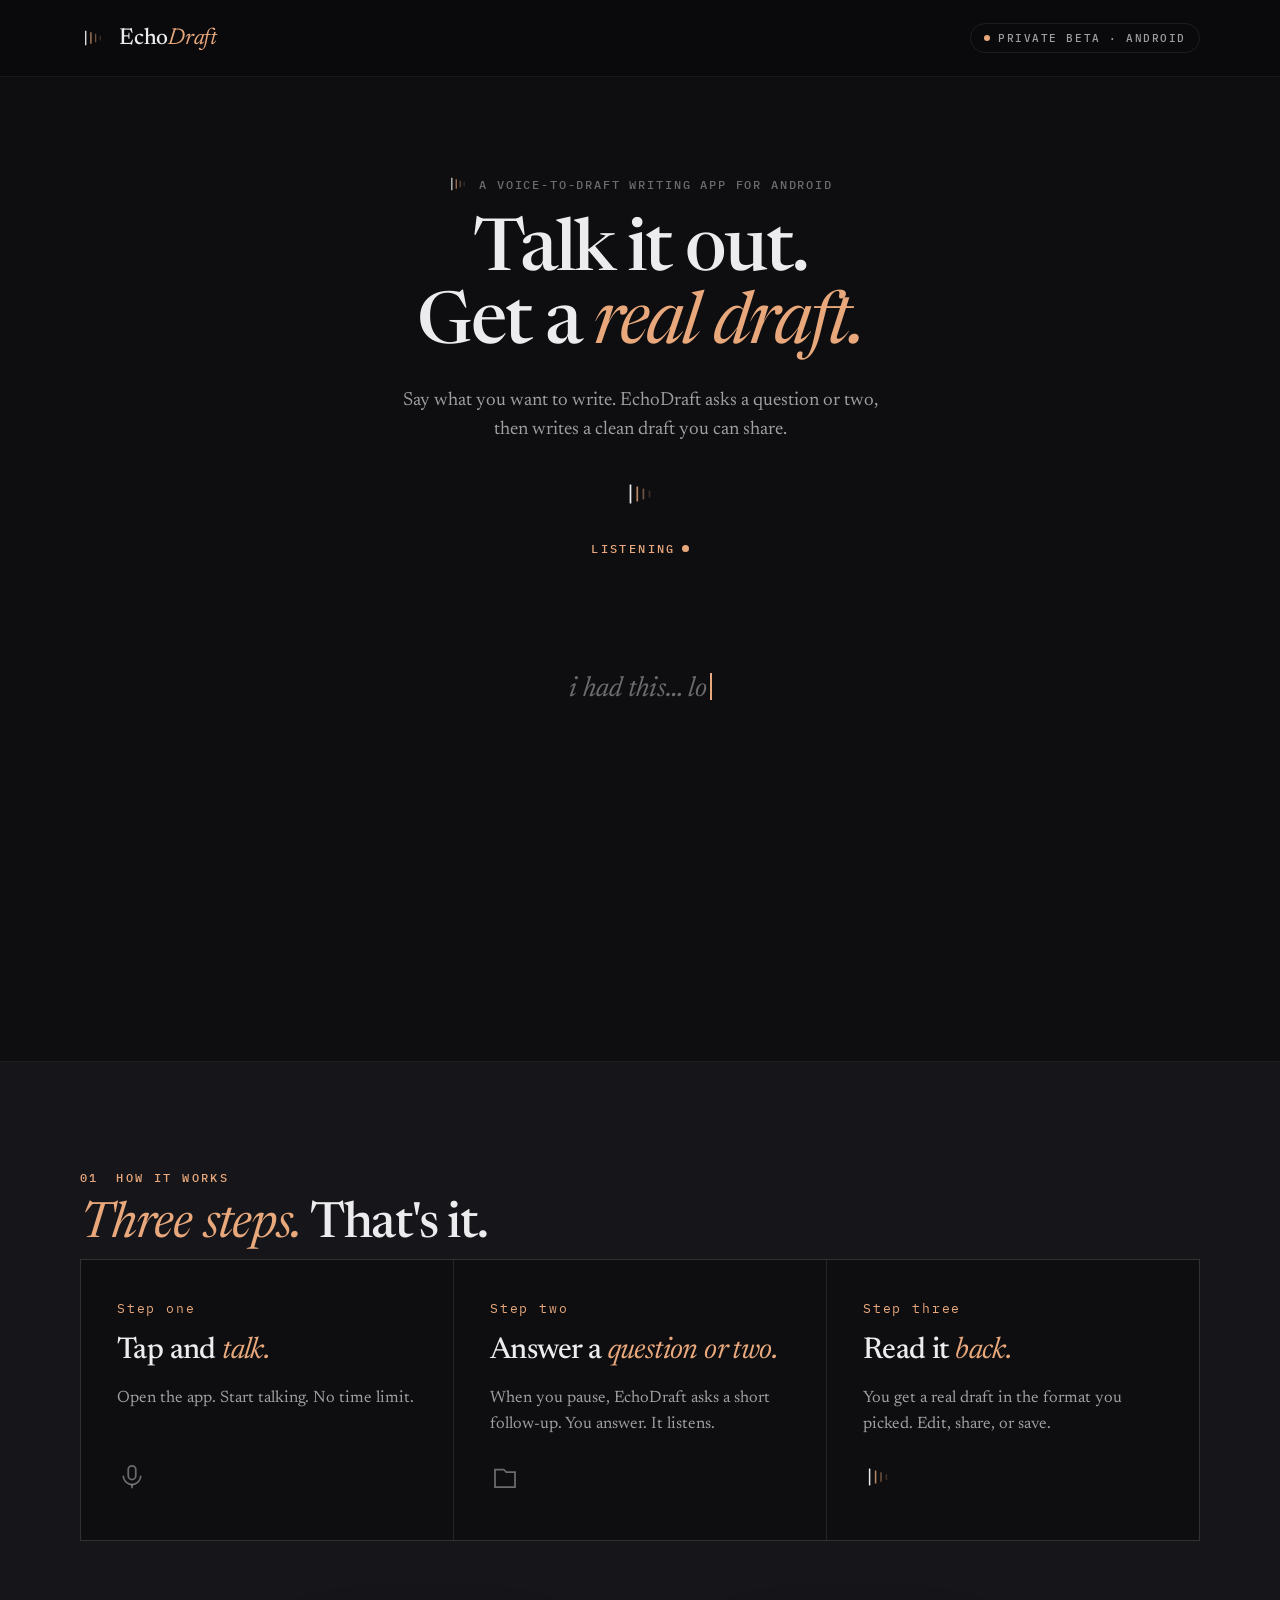
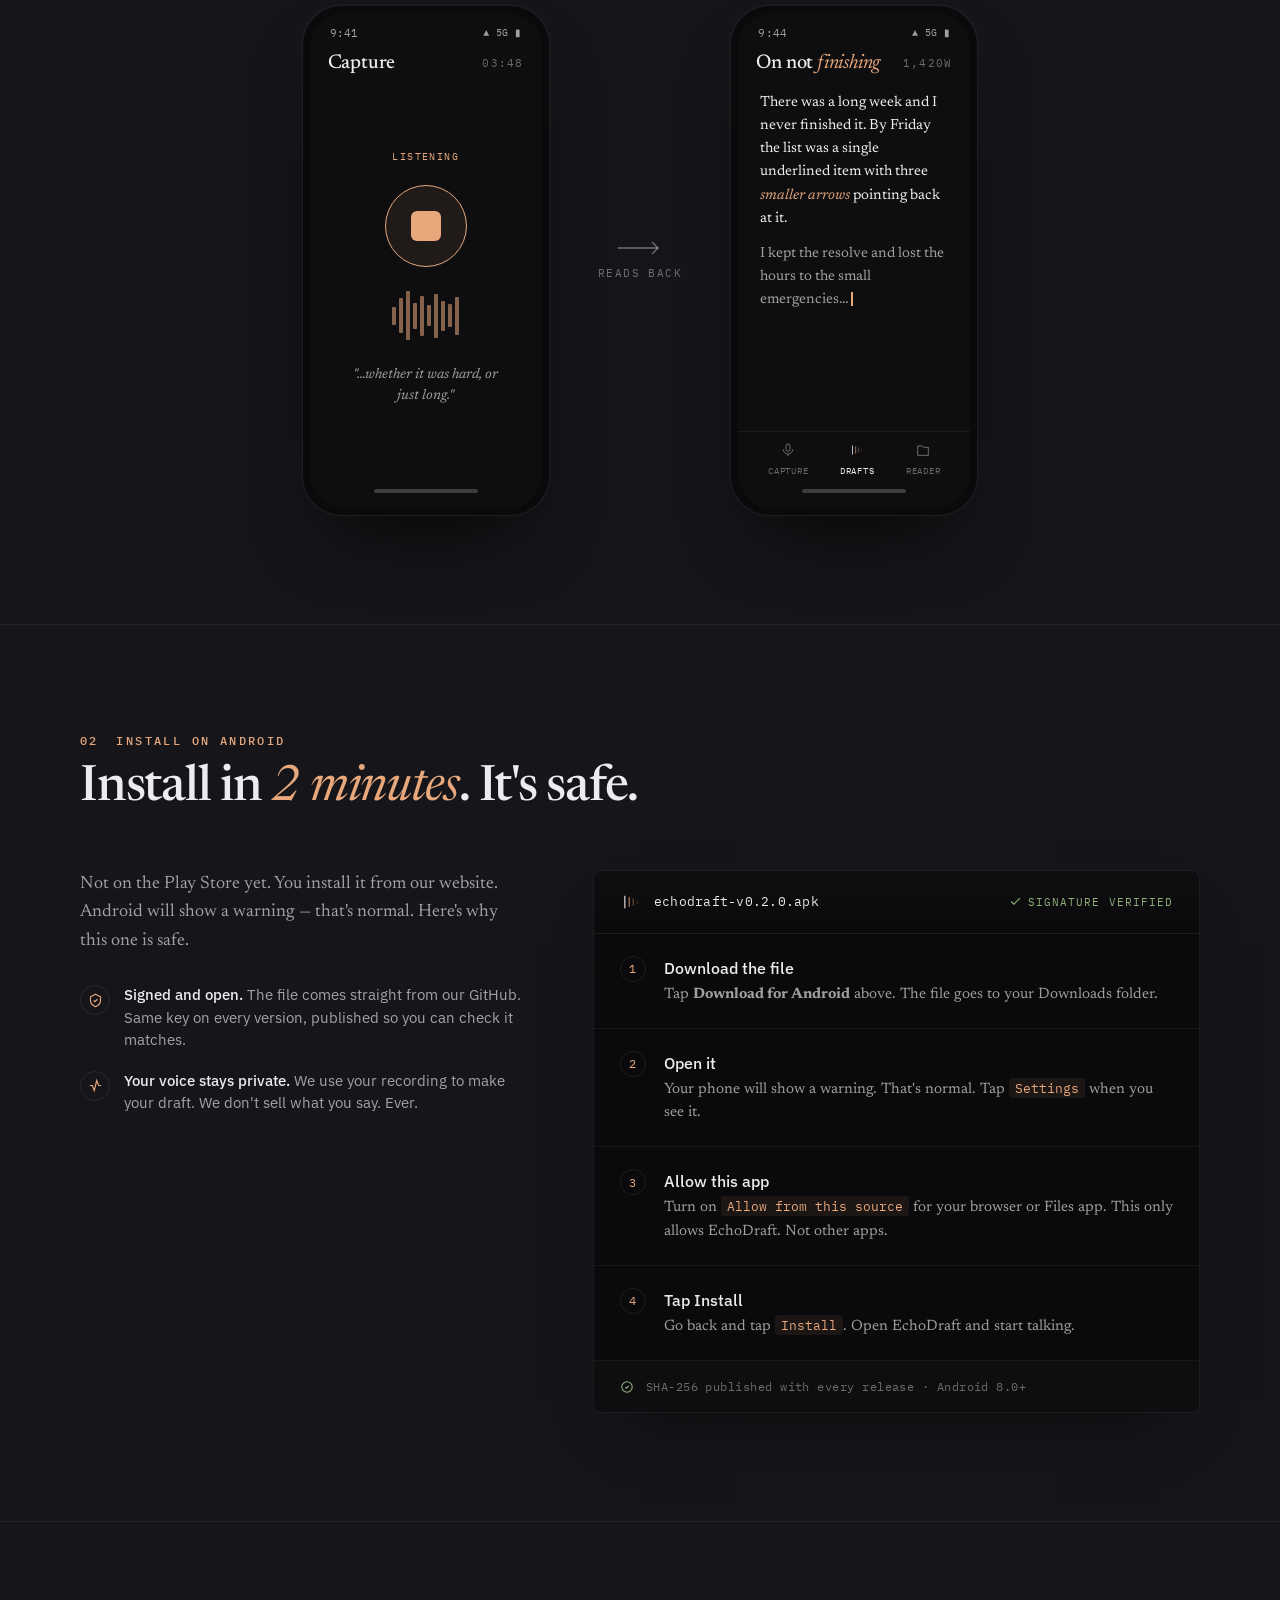
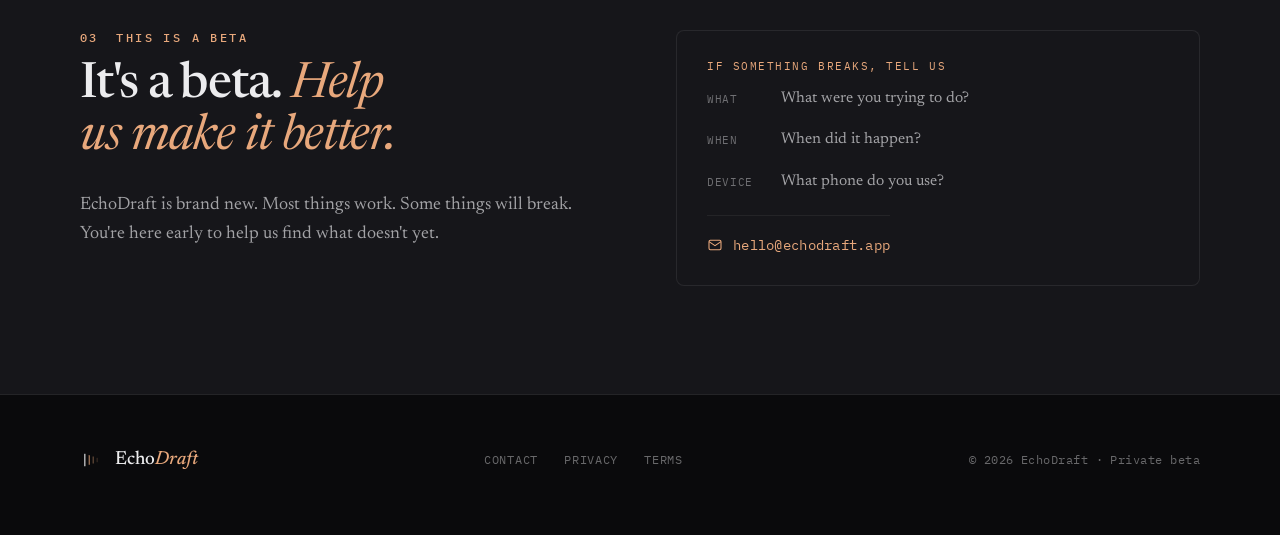
==== index.html @ 570798d1 "Tighten landing: remove section 01 + pull quote, compress remaining copy by ~50%" ====
<!doctype html>
<html lang="en">
<head>
<meta charset="utf-8" />
<meta name="viewport" content="width=device-width, initial-scale=1" />
<title>EchoDraft — Talk it out. Read it back as something you'd publish.</title>
<link rel="icon" href="/favicon.svg" type="image/svg+xml">
<meta name="theme-color" content="#0E0E10">
<meta name="description" content="EchoDraft is a private writing companion for Android. Talk it out; the patient editor reads it back as something you'd publish. Private beta.">

<!--
  Open Graph + Twitter card meta. Drives the rich preview when someone
  shares the URL on Slack, WhatsApp, iMessage, Twitter, LinkedIn, Discord.

  IMPORTANT: replace the absolute URL in og:url + og:image + twitter:image
  with your actual live URL. Twitter specifically requires absolute URLs
  (not relative paths) for the preview image to resolve. Once you point
  echodraft.app at this Vercel project, swap the .vercel.app domain for
  echodraft.app in all three places.
-->
<meta property="og:title" content="EchoDraft — Talk it out. Read it back as something you'd publish.">
<meta property="og:description" content="A patient editor who carries a notebook. Speak the half-thought; a draft you'd keep arrives. Private beta · Android.">
<meta property="og:type" content="website">
<meta property="og:url" content="https://echodraft-beta.vercel.app/">
<meta property="og:image" content="https://echodraft-beta.vercel.app/og-image.png">
<meta property="og:image:width" content="1200">
<meta property="og:image:height" content="630">
<meta property="og:image:alt" content="EchoDraft — Talk it out. Read it back as something you'd publish.">
<meta property="og:site_name" content="EchoDraft">

<meta name="twitter:card" content="summary_large_image">
<meta name="twitter:title" content="EchoDraft — Talk it out. Read it back as something you'd publish.">
<meta name="twitter:description" content="A patient editor who carries a notebook. Private beta · Android.">
<meta name="twitter:image" content="https://echodraft-beta.vercel.app/og-image.png">
<link rel="preconnect" href="https://fonts.googleapis.com">
<link rel="preconnect" href="https://fonts.gstatic.com" crossorigin>
<link href="https://fonts.googleapis.com/css2?family=Newsreader:ital,opsz,wght@0,6..72,400;0,6..72,500;1,6..72,400;1,6..72,500&family=IBM+Plex+Sans:wght@400;500;600&family=IBM+Plex+Mono:wght@400;500&display=swap" rel="stylesheet">
<style>
  :root{
    --bg:#0E0E10;
    --bg-raised:#16161A;
    --bg-deep:#0A0A0C;
    --paper:#ECECEE;
    --paper-2:rgba(236,236,238,0.66);
    --paper-3:rgba(236,236,238,0.42);
    --brass:#E8A87C;
    --brass-deep:#C4A37A;
    --on-brass:#1A1410;
    --hairline:rgba(255,255,255,0.06);
    --divider:rgba(255,255,255,0.08);
    --success:#8FB079;
    --type-scale:1;
    --mono:ui-monospace,'IBM Plex Mono',SFMono-Regular,Menlo,monospace;
    --serif:'Newsreader',Georgia,serif;
    --sans:'IBM Plex Sans',-apple-system,BlinkMacSystemFont,system-ui,sans-serif;
    --maxw:1200px;
    --margin:120px;
  }
  *{box-sizing:border-box}
  html{scroll-behavior:smooth}
  body{
    margin:0;background:var(--bg);color:var(--paper);
    font-family:var(--sans);font-weight:400;
    -webkit-font-smoothing:antialiased;text-rendering:optimizeLegibility;
    overflow-x:hidden;
  }
  ::selection{background:rgba(232,168,124,.22);color:var(--paper)}
  a{color:inherit;text-decoration:none}

  .wrap{max-width:var(--maxw);margin:0 auto;padding:0 40px}

  /* ── type helpers ── */
  .eyebrow{font-family:var(--mono);font-size:12px;font-weight:500;letter-spacing:.2em;text-transform:uppercase;color:var(--brass)}
  .mono{font-family:var(--mono);letter-spacing:.04em}
  .serif{font-family:var(--serif)}
  em.b,.bi{font-style:italic;color:var(--brass);font-weight:400}
  h1,h2,h3{margin:0;font-family:var(--serif);font-weight:500;letter-spacing:-.02em;text-wrap:balance}
  p{margin:0;text-wrap:pretty}

  /* ── buttons ── */
  .btn{display:inline-flex;align-items:center;justify-content:center;gap:10px;font-family:var(--sans);font-weight:500;font-size:15px;line-height:1;padding:0 22px;height:52px;border-radius:3px;border:1px solid transparent;letter-spacing:-.01em;cursor:pointer;white-space:nowrap;transition:transform .18s ease,background .18s ease,border-color .18s ease,opacity .18s ease}
  .btn-primary{background:var(--brass);color:var(--on-brass)}
  .btn-primary:hover{background:#F0B68F;transform:translateY(-1px)}
  .btn-secondary{background:transparent;color:var(--paper);border-color:var(--divider)}
  .btn-secondary:hover{border-color:rgba(255,255,255,.22);background:rgba(255,255,255,.02)}
  .btn-ghost{background:transparent;color:var(--paper-2);padding:0;height:auto}
  .btn-ghost:hover{color:var(--paper)}
  .btn svg{display:block}

  /* ── chip ── */
  .chip{display:inline-flex;align-items:center;gap:8px;font-family:var(--mono);font-size:11px;font-weight:500;letter-spacing:.14em;text-transform:uppercase;padding:7px 13px;border-radius:99px;border:1px solid var(--divider);color:var(--paper-2);white-space:nowrap}
  .chip .dot{width:6px;height:6px;border-radius:50%;background:var(--brass)}
  .chip.live .dot{box-shadow:0 0 0 0 rgba(232,168,124,.5)}

  /* ── mark / pulse ── */
  .mark{display:block}
  @media (prefers-reduced-motion:no-preference){
    body.pulse .lead{animation:leadblink 1.05s steps(1,end) infinite}
  }
  header.nav .lead{animation:none}
  @keyframes leadblink{0%,52%{opacity:1}60%,100%{opacity:.28}}

  /* ── NAV ── */
  header.nav{position:sticky;top:0;z-index:40;background:rgba(10,10,12,.72);backdrop-filter:saturate(140%) blur(14px);border-bottom:1px solid var(--hairline)}
  .nav-in{display:flex;align-items:center;justify-content:space-between;height:76px}
  .brand{display:flex;align-items:center;gap:13px}
  .brand .wordmark{font-family:var(--serif);font-size:23px;font-weight:500;letter-spacing:-.01em}
  .brand .wordmark .d{font-style:italic;color:var(--brass);font-weight:400}

  /* ── HERO shared ── */
  .hero{position:relative;border-bottom:1px solid var(--hairline)}
  .hero-eyebrow{display:flex;align-items:center;gap:14px;margin-bottom:30px}
  .hero-eyebrow .rule{height:1px;width:46px;background:var(--divider)}
  h1.hero-h{font-size:calc(72px*var(--type-scale));line-height:1.02;letter-spacing:-.03em}
  .hero-lead{font-family:var(--serif);font-size:21px;line-height:1.55;color:var(--paper-2);max-width:42ch}
  .hero-lead .bi{color:var(--brass-deep)}
  .hero-cta{display:flex;align-items:center;gap:24px;flex-wrap:wrap}
  .hero-meta{font-family:var(--mono);font-size:12.5px;letter-spacing:.06em;color:var(--paper-3)}
  .hero-meta b{color:var(--paper-2);font-weight:500}

  /* hero: LIVING DRAFT — the only hero */
  .hero-living{display:block}

  /* ── HERO INTRO (above the animation) ──
     Explicit framing: brand mark + sub-label, the headline, a short
     descriptive paragraph. Sits above the living-draft animation so
     visitors know what they're seeing before the demo plays. */
  .hero-intro{
    padding:96px 0 24px;
    display:flex;flex-direction:column;align-items:center;text-align:center;
    gap:22px;
  }
  .hero-intro-eyebrow{
    display:flex;align-items:center;gap:10px;
    font-family:var(--mono);font-size:11.5px;font-weight:500;
    letter-spacing:.16em;text-transform:uppercase;color:var(--paper-3);
  }
  .hero-intro-h{
    max-width:18ch;
    /* Slightly smaller than the centered-hero default — leaves vertical
       room for the animation below to breathe. */
    font-size:calc(64px*var(--type-scale));line-height:1.04;
  }
  .hero-intro-sub{
    font-family:var(--serif);font-size:19px;line-height:1.55;
    color:var(--paper-2);max-width:50ch;
  }

  /* ── HERO: LIVING DRAFT ──
     Now sits beneath the intro, so the band can be shorter and the
     animation reads as proof of the headline above (not a riddle). */
  .hero-living .hero-grid{display:flex;flex-direction:column;align-items:center;text-align:center;min-height:auto;justify-content:center;padding:8px 0 96px;gap:0}
  .living-stage{width:100%;max-width:760px;display:flex;flex-direction:column;align-items:center}
  .living-mark{margin-bottom:30px}
  .living-eyebrow{font-family:var(--mono);font-size:12px;font-weight:500;letter-spacing:.2em;text-transform:uppercase;color:var(--brass);height:14px;transition:opacity .5s ease}
  .living-eyebrow .cur{display:inline-block;width:7px;height:7px;border-radius:50%;background:var(--brass);margin-left:6px;transform:translateY(-1px);animation:dotpulse 1.05s steps(1,end) infinite}
  @keyframes dotpulse{0%,52%{opacity:1}60%,100%{opacity:.25}}
  .living-textwrap{position:relative;width:100%;margin-top:34px;min-height:200px;display:flex;align-items:center;justify-content:center}
  .living-raw{font-family:var(--serif);font-style:italic;font-size:28px;line-height:1.5;color:var(--paper-3);max-width:32ch;transition:opacity .6s ease,filter .6s ease}
  .living-raw.gone{opacity:0;filter:blur(6px)}
  .living-raw .tc{display:inline-block;width:2px;height:.95em;background:var(--brass);transform:translateY(4px);margin-left:3px;animation:dotpulse 1.05s steps(1,end) infinite}
  .living-draft{position:absolute;inset:0;display:flex;flex-direction:column;align-items:center;justify-content:center;gap:14px;pointer-events:none}
  .living-draft p{font-family:var(--serif);font-size:30px;line-height:1.34;letter-spacing:-.01em;color:var(--paper);max-width:30ch;margin:0;opacity:0;transform:translateY(10px);transition:opacity .7s ease,transform .7s ease}
  .living-draft p em{font-style:italic;color:var(--brass);font-weight:400}
  .living-draft.show{pointer-events:auto}
  .living-draft.show p{opacity:1;transform:none}
  .living-draft.show p:nth-child(2){transition-delay:.55s}
  .living-cta{margin-top:48px;display:flex;flex-direction:column;align-items:center;gap:18px;opacity:0;transform:translateY(8px);transition:opacity .7s ease,transform .7s ease}
  .living-cta.show{opacity:1;transform:none}
  .living-cta .hero-meta{font-family:var(--mono);font-size:12.5px;letter-spacing:.06em;color:var(--paper-3)}
  .living-cta .hero-meta b{color:var(--paper-2);font-weight:500}
  .living-scrollhint{margin-top:10px;font-family:var(--mono);font-size:10.5px;letter-spacing:.16em;text-transform:uppercase;color:var(--paper-3);opacity:0;transition:opacity .7s ease}
  .living-scrollhint.show{opacity:.7}

  /* ── PHONE ── */
  .phone{width:296px;flex:0 0 auto;background:var(--bg-deep);border:1px solid var(--divider);border-radius:40px;padding:7px;box-shadow:0 40px 80px -34px rgba(0,0,0,.85),0 0 0 1px rgba(255,255,255,.02)}
  .phone.sm{width:248px}
  .screen{background:var(--bg);border-radius:34px;overflow:hidden;display:flex;flex-direction:column;aspect-ratio:9/19.2;position:relative}
  .pstatus{display:flex;align-items:center;justify-content:space-between;padding:13px 20px 7px;font-family:var(--mono);font-size:11px;color:var(--paper-2);letter-spacing:.02em}
  .pstatus .ic{display:flex;align-items:center;gap:6px}
  .pbar{display:flex;align-items:center;gap:12px;padding:6px 18px 12px}
  .pbar .ptitle{font-family:var(--serif);font-size:20px;font-weight:500;letter-spacing:-.01em}
  .pbar .ptitle .b{font-style:italic;color:var(--brass);font-weight:400}
  .pbar .right{margin-left:auto;font-family:var(--mono);font-size:10.5px;letter-spacing:.12em;text-transform:uppercase;color:var(--paper-3)}
  .pbody{flex:1;display:flex;flex-direction:column;padding:6px 22px 14px;min-height:0}
  .pnav{height:22px;display:flex;align-items:center;justify-content:center;flex:0 0 auto;margin-bottom:6px}
  .pnav::after{content:'';width:104px;height:4px;border-radius:99px;background:var(--paper-3);opacity:.5}
  .plbl{font-family:var(--mono);font-size:10px;letter-spacing:.14em;text-transform:uppercase;color:var(--paper-3)}
  /* capture screen bits */
  .rec{width:104px;height:104px;border-radius:50%;border:1.5px solid var(--brass);background:rgba(232,168,124,.08);display:flex;align-items:center;justify-content:center;position:relative}
  .rec::after{content:'';width:30px;height:30px;border-radius:6px;background:var(--brass)}
  .wave{display:flex;align-items:center;justify-content:center;gap:3px;height:54px;width:100%}
  .wave .b{flex:1;max-width:4px;min-width:2px;background:var(--brass);opacity:.55;border-radius:1px;transform-origin:center}
  @media (prefers-reduced-motion:no-preference){.wave.live .b{animation:wv 1.25s ease-in-out infinite}}
  @keyframes wv{0%,100%{transform:scaleY(.28)}50%{transform:scaleY(1)}}
  .ptab{display:flex;justify-content:space-around;align-items:center;padding:10px 14px 4px;border-top:1px solid var(--hairline)}
  .ptab .t{display:flex;flex-direction:column;align-items:center;gap:5px;font-family:var(--mono);font-size:8.5px;letter-spacing:.1em;text-transform:uppercase;color:var(--paper-3)}
  .ptab .t.on{color:var(--paper)}
  .draftrow{font-family:var(--serif);line-height:1.6;color:var(--paper)}
  .draftrow em{font-style:italic;color:var(--brass)}

  /* ── section scaffolding ── */
  section.band{border-bottom:1px solid var(--hairline);padding:108px 0}
  section.band.raised{background:var(--bg-raised)}
  .sec-head{display:grid;grid-template-columns:auto 1fr;gap:18px;align-items:baseline;margin-bottom:14px}
  .sec-num{font-family:var(--mono);font-size:12px;font-weight:500;letter-spacing:.18em;color:var(--brass)}
  h2.sec-h{font-size:calc(50px*var(--type-scale));line-height:1.04;letter-spacing:-.025em;max-width:20ch}
  h2.sec-h em{font-style:italic;color:var(--brass);font-weight:400}

  /* WHAT THIS IS */
  .what{display:grid;grid-template-columns:1fr 1fr;gap:80px;align-items:start}
  .what .lede{font-family:var(--serif);font-size:24px;line-height:1.5;letter-spacing:-.01em}
  .what .lede em{font-style:italic;color:var(--brass)}
  .what .body p{font-family:var(--serif);font-size:18px;line-height:1.62;color:var(--paper-2);margin:0 0 18px}
  .what .body p:last-child{margin-bottom:0}
  .dropcap::first-letter{font-family:var(--serif);font-style:italic;color:var(--brass);font-weight:500;float:left;font-size:74px;line-height:.78;padding:8px 12px 0 0}

  /* HOW IT WORKS */
  .steps{display:grid;grid-template-columns:repeat(3,1fr);gap:1px;background:var(--hairline);border:1px solid var(--hairline);margin-top:8px}
  .step{background:var(--bg);padding:40px 36px 44px;display:flex;flex-direction:column;gap:18px;min-height:280px}
  .step .n{font-family:var(--mono);font-size:13px;letter-spacing:.14em;color:var(--brass)}
  .step h3{font-size:30px;line-height:1.08}
  .step h3 em{font-style:italic;color:var(--brass);font-weight:400}
  .step p{font-family:var(--serif);font-size:16.5px;line-height:1.58;color:var(--paper-2)}
  .step .gl{margin-top:auto;color:var(--paper-3)}

  /* SURFACE / sequence */
  .surface{display:grid;grid-template-columns:1fr auto auto auto 1fr;align-items:center;gap:0;margin-top:56px}
  .seq{display:flex;align-items:center;justify-content:center;gap:48px}
  .seq .arrow{display:flex;flex-direction:column;align-items:center;gap:10px;color:var(--paper-3)}
  .seq .arrow .lbl{font-family:var(--mono);font-size:10.5px;letter-spacing:.14em;text-transform:uppercase}
  .pullquote{margin:0 auto;max-width:24ch;text-align:center;font-family:var(--serif);font-size:34px;line-height:1.22;letter-spacing:-.02em;color:var(--paper)}
  .pullquote em{font-style:italic;color:var(--brass);font-weight:400}

  /* INSTALL */
  .install-grid{display:grid;grid-template-columns:.85fr 1.15fr;gap:64px;align-items:start}
  .trust{display:flex;flex-direction:column;gap:18px}
  .trust .row{display:flex;gap:14px;align-items:flex-start}
  .trust .row .ti{width:30px;height:30px;flex:0 0 30px;border-radius:50%;border:1px solid var(--divider);display:flex;align-items:center;justify-content:center;color:var(--brass);margin-top:1px}
  .trust .row .tx{font-size:15px;line-height:1.5;color:var(--paper-2)}
  .trust .row .tx b{color:var(--paper);font-weight:500;font-family:var(--sans)}
  .card-install{background:var(--bg-deep);border:1px solid var(--divider);border-radius:8px;overflow:hidden;box-shadow:0 30px 70px -40px rgba(0,0,0,.8)}
  .card-install .ch{display:flex;align-items:center;justify-content:space-between;gap:16px;padding:20px 26px;border-bottom:1px solid var(--hairline);background:linear-gradient(180deg,rgba(255,255,255,.02),transparent)}
  .card-install .ch .lhs{display:flex;align-items:center;gap:12px}
  .card-install .ch .fn{font-family:var(--mono);font-size:13px;color:var(--paper);letter-spacing:.02em}
  .card-install .ch .verified{display:flex;align-items:center;gap:6px;font-family:var(--mono);font-size:10.5px;letter-spacing:.1em;text-transform:uppercase;color:var(--success)}
  .istep{display:grid;grid-template-columns:auto 1fr;gap:18px;padding:22px 26px;border-bottom:1px solid var(--hairline)}
  .istep:last-of-type{border-bottom:none}
  .istep .num{width:26px;height:26px;border-radius:50%;border:1px solid var(--divider);display:flex;align-items:center;justify-content:center;font-family:var(--mono);font-size:12px;color:var(--brass)}
  .istep .it{font-family:var(--sans);font-size:15.5px;font-weight:500;color:var(--paper);margin:2px 0 5px}
  .istep .ib{font-family:var(--serif);font-size:15px;line-height:1.55;color:var(--paper-2)}
  .istep .ib code{font-family:var(--mono);font-size:12.5px;color:var(--brass);background:rgba(232,168,124,.08);padding:2px 6px;border-radius:3px}
  .card-install .cf{padding:18px 26px;display:flex;align-items:center;gap:12px;font-family:var(--mono);font-size:11.5px;color:var(--paper-3);letter-spacing:.04em;background:rgba(255,255,255,.015)}

  /* PRICING */
  .tiers{display:grid;grid-template-columns:repeat(3,1fr);gap:20px;margin-top:8px}
  .tier{border:1px solid var(--divider);border-radius:8px;padding:32px 30px 34px;display:flex;flex-direction:column;gap:6px;min-height:300px}
  .tier.feature{border-color:rgba(232,168,124,.45);background:rgba(232,168,124,.04)}
  .tier .tname{font-family:var(--serif);font-size:24px;font-weight:500}
  .tier .tname em{font-style:italic;color:var(--brass);font-weight:400}
  .tier .price{font-family:var(--serif);font-size:46px;font-weight:500;letter-spacing:-.02em;margin:14px 0 2px}
  .tier .price .per{font-family:var(--mono);font-size:13px;color:var(--paper-3);letter-spacing:.04em}
  .tier .tdesc{font-family:var(--serif);font-size:15.5px;line-height:1.55;color:var(--paper-2);margin-top:6px}
  .tier .tlist{list-style:none;padding:0;margin:18px 0 0;display:flex;flex-direction:column;gap:11px}
  .tier .tlist li{display:flex;gap:11px;align-items:flex-start;font-size:14.5px;line-height:1.45;color:var(--paper-2)}
  .tier .tlist li svg{flex:0 0 16px;margin-top:2px;color:var(--brass)}
  .why-cost{margin-top:34px;font-family:var(--serif);font-size:17px;line-height:1.6;color:var(--paper-2);max-width:62ch}
  .why-cost em{font-style:italic;color:var(--brass)}

  /* BETA */
  .beta{display:grid;grid-template-columns:1fr 1fr;gap:72px;align-items:start}
  .beta .body p{font-family:var(--serif);font-size:18px;line-height:1.62;color:var(--paper-2);margin:0 0 18px}
  .beta-card{border:1px solid var(--divider);border-radius:8px;padding:28px 30px;background:var(--bg-raised)}
  .beta-card .bl{font-family:var(--mono);font-size:11px;letter-spacing:.14em;text-transform:uppercase;color:var(--brass);margin-bottom:14px}
  .beta-card ul{list-style:none;padding:0;margin:0 0 22px;display:flex;flex-direction:column;gap:18px}
  .beta-card ul li{display:flex;gap:14px;align-items:flex-start;font-family:var(--serif);font-size:15.5px;line-height:1.5;color:var(--paper-2)}
  .beta-card ul li .k{color:var(--paper-3);font-family:var(--mono);font-size:11px;letter-spacing:.06em;text-transform:uppercase;flex:0 0 60px;padding-top:4px}
  .beta-card ul li .v2{flex:1;min-width:0}
  .mailto{display:inline-flex;align-items:center;gap:10px;font-family:var(--mono);font-size:14px;letter-spacing:.02em;color:var(--brass);border-top:1px solid var(--hairline);padding-top:20px}

  /* FOOTER */
  footer.ft{padding:54px 0 64px;background:var(--bg-deep)}
  .ft-in{display:flex;align-items:center;justify-content:space-between;gap:24px;flex-wrap:wrap}
  .ft-in .lhs{display:flex;align-items:center;gap:13px}
  .ft-links{display:flex;gap:26px;font-family:var(--mono);font-size:12px;letter-spacing:.06em;color:var(--paper-3);text-transform:uppercase}
  .ft-links a:hover{color:var(--paper-2)}
  .ft-copy{font-family:var(--mono);font-size:11.5px;letter-spacing:.04em;color:var(--paper-3)}

  @media (max-width:980px){
    .what,.install-grid,.beta{grid-template-columns:1fr;gap:40px}
    .steps,.tiers{grid-template-columns:1fr}
    .seq{flex-wrap:wrap;gap:28px}
    section.band{padding:72px 0}
    h2.sec-h{font-size:calc(38px*var(--type-scale))}
  }
  @media (max-width:600px){
    .seq{flex-direction:column}
    .seq .arrow{transform:rotate(90deg)}
    .pullquote{font-size:26px}
    .ft-in{flex-direction:column;align-items:flex-start;gap:18px}
  }

  /* placeholder util for spacing while building */
  .building{padding:120px 0;text-align:center;color:var(--paper-3);font-family:var(--mono);font-size:12px;letter-spacing:.1em;text-transform:uppercase}

  /* ── responsive ── */
  @media (max-width:980px){
    :root{--margin:48px}
    .wrap{padding:0 48px}
    h1.hero-h{font-size:calc(54px*var(--type-scale))}
    .hero-intro{padding:64px 0 16px;gap:18px}
    .hero-intro-h{font-size:calc(48px*var(--type-scale))}
    .hero-intro-sub{font-size:17px}
    .hero-living .hero-grid{min-height:auto;padding:8px 0 72px}
    .living-raw{font-size:24px}
    .living-draft p{font-size:26px}
  }
  @media (max-width:600px){
    :root{--margin:20px}
    .wrap{padding:0 20px}
    .nav-in{height:64px}
    h1.hero-h{font-size:calc(40px*var(--type-scale));line-height:1.06}
    .hero-intro{padding:48px 0 12px;gap:16px}
    .hero-intro-h{font-size:calc(36px*var(--type-scale))}
    .hero-intro-sub{font-size:16px}
    .hero-lead{font-size:18px}
    .hero-living .hero-grid{min-height:auto;padding:4px 0 60px}
    .living-raw{font-size:21px}
    .living-textwrap{min-height:168px}
    .living-draft p{font-size:23px}
    .phone{width:262px}
    .living-cta .btn{width:100%}
  }
</style>
</head>
<body class="pulse" data-hero="living">

<!-- SVG DEFS -->
<svg width="0" height="0" style="position:absolute" aria-hidden="true"><defs>
  <symbol id="mark" viewBox="0 0 100 100">
    <g transform="translate(5.5 0)">
      <rect class="lead" x="14" y="22" width="5" height="56" rx="1" fill="#ECECEE"/>
      <rect x="34" y="28" width="5" height="44" rx="1" fill="#E8A87C" opacity="0.78"/>
      <rect x="52" y="34" width="5" height="32" rx="1" fill="#E8A87C" opacity="0.45"/>
      <rect x="70" y="40" width="5" height="20" rx="1" fill="#E8A87C" opacity="0.22"/>
    </g>
  </symbol>
  <symbol id="mark-capture" viewBox="0 0 100 100">
    <g transform="translate(5.5 0)">
      <rect x="14" y="22" width="5" height="56" rx="1" fill="#ECECEE"/>
      <rect x="34" y="22" width="5" height="56" rx="1" fill="#ECECEE"/>
      <rect x="54" y="22" width="5" height="56" rx="1" fill="#ECECEE"/>
      <rect x="74" y="22" width="5" height="56" rx="1" fill="#ECECEE"/>
    </g>
  </symbol>
</defs></svg>

<!-- ═══════════ NAV ═══════════ -->
<header class="nav">
  <div class="wrap nav-in">
    <a class="brand" href="#top" aria-label="EchoDraft home">
      <svg class="mark" width="26" height="26" viewBox="0 0 100 100">
        <rect class="lead" x="19.5" y="22" width="5" height="56" rx="1" fill="#ECECEE"/>
        <rect x="39.5" y="28" width="5" height="44" rx="1" fill="#E8A87C" opacity="0.78"/>
        <rect x="57.5" y="34" width="5" height="32" rx="1" fill="#E8A87C" opacity="0.45"/>
        <rect x="75.5" y="40" width="5" height="20" rx="1" fill="#E8A87C" opacity="0.22"/>
      </svg>
      <span class="wordmark">Echo<span class="d">Draft</span></span>
    </a>
    <span class="chip live"><span class="dot"></span>Private beta · Android</span>
  </div>
</header>

<!-- ═══════════ HERO ═══════════ -->
<section class="hero" id="top">
  <div class="wrap">

    <!-- Explicit headline + sub above the animation. Tells the visitor
         what the app is before the show-don't-tell sequence below it
         plays out — animation then reads as proof of the claim, not as
         a riddle. -->
    <div class="hero-intro">
      <div class="hero-intro-eyebrow">
        <svg class="mark" width="22" height="22" viewBox="0 0 100 100">
          <rect class="lead" x="19.5" y="22" width="5" height="56" rx="1" fill="#ECECEE"/>
          <rect x="39.5" y="28" width="5" height="44" rx="1" fill="#E8A87C" opacity="0.78"/>
          <rect x="57.5" y="34" width="5" height="32" rx="1" fill="#E8A87C" opacity="0.45"/>
          <rect x="75.5" y="40" width="5" height="20" rx="1" fill="#E8A87C" opacity="0.22"/>
        </svg>
        <span>A voice-to-draft writing app for Android</span>
      </div>
      <h1 class="hero-h hero-intro-h">
        Talk it out.<br>
        Get a <em class="b">real draft.</em>
      </h1>
      <p class="hero-intro-sub">
        Say what you want to write. EchoDraft asks a question or two,
        then writes a clean draft you can share.
      </p>
    </div>

    <div class="hero-living">
      <div class="hero-grid">
        <div class="living-stage">
          <!-- Bigger pulsing mark — anchors the "we're capturing voice
               right now" cue. Smaller mark sits in the intro eyebrow
               above as the brand affordance; this one is functional. -->
          <svg class="mark living-mark" width="34" height="34" viewBox="0 0 100 100">
            <rect class="lead" x="19.5" y="22" width="5" height="56" rx="1" fill="#ECECEE"/>
            <rect x="39.5" y="28" width="5" height="44" rx="1" fill="#E8A87C" opacity="0.78"/>
            <rect x="57.5" y="34" width="5" height="32" rx="1" fill="#E8A87C" opacity="0.45"/>
            <rect x="75.5" y="40" width="5" height="20" rx="1" fill="#E8A87C" opacity="0.22"/>
          </svg>
          <div class="living-eyebrow" id="living-eyebrow">Listening<span class="cur"></span></div>
          <div class="living-textwrap">
            <div class="living-raw" id="living-raw" aria-hidden="true"></div>
            <div class="living-draft" id="living-draft">
              <p>It was a long week. I never finished.</p>
              <p>By Friday my to-do list was one thing. Three <em>small arrows</em> pointed back at it.</p>
            </div>
          </div>
          <div class="living-cta" id="living-cta">
            <!--
              Download URL points at the latest GitHub Release. When you
              cut v0.3.0, swap the two v0.2.0 occurrences in this href
              and also update the version meta + install card filename
              below. See README.md → "Cutting a beta release".
            -->
            <a class="btn btn-primary" href="https://github.com/createdbyAB/echodraft-landing/releases/download/v0.2.0/echodraft-v0.2.0.apk" id="download-cta" download>
              <svg width="17" height="17" viewBox="0 0 24 24" fill="none" stroke="currentColor" stroke-width="1.8" stroke-linecap="round" stroke-linejoin="round"><path d="M12 3v12"/><path d="M7 11l5 5 5-5"/><path d="M5 21h14"/></svg>
              Download for Android
            </a>
            <span class="hero-meta"><b>v0.2.0</b> · Android 8+</span>
            <span class="living-scrollhint" id="living-hint">Scroll · the rest is quieter</span>
          </div>
        </div>
      </div>
    </div>

  </div>
</section>
<!--
  Section 01 ("What this is") REMOVED for length.
  The hero intro already explains what the app does; this section was
  three paragraphs of restatement. Preserved in git if we ever want it
  back.
-->

<!-- ═══════════ HOW IT WORKS ═══════════ -->
<section class="band raised" data-screen-label="How it works">
  <div class="wrap">
    <div class="sec-head"><span class="sec-num">01</span><span class="eyebrow">How it works</span></div>
    <h2 class="sec-h"><em>Three steps.</em> That's it.</h2>
    <div class="steps">
      <div class="step">
        <span class="n">Step one</span>
        <h3>Tap and <em>talk.</em></h3>
        <p>Open the app. Start talking. No time limit.</p>
        <span class="gl"><svg width="30" height="30" viewBox="0 0 24 24" fill="none" stroke="currentColor" stroke-width="1.4"><rect x="9" y="3" width="6" height="11" rx="3"/><path d="M5 11a7 7 0 0 0 14 0"/><path d="M12 18v3"/></svg></span>
      </div>
      <div class="step">
        <span class="n">Step two</span>
        <h3>Answer a <em>question or two.</em></h3>
        <p>When you pause, EchoDraft asks a short follow-up. You answer. It listens.</p>
        <span class="gl"><svg width="30" height="30" viewBox="0 0 24 24" fill="none" stroke="currentColor" stroke-width="1.4"><path d="M4 6h7l2 2h7v12H4z"/></svg></span>
      </div>
      <div class="step">
        <span class="n">Step three</span>
        <h3>Read it <em>back.</em></h3>
        <p>You get a real draft in the format you picked. Edit, share, or save.</p>
        <span class="gl"><svg width="30" height="30" viewBox="0 0 100 100"><use href="#mark"/></svg></span>
      </div>
    </div>

    <!-- Capture → Draft sequence -->
    <div class="seq" style="margin-top:64px">
      <div class="phone sm"><div class="screen">
        <div class="pstatus"><span>9:41</span><span class="ic mono" style="font-size:10px">▲ 5G ▮</span></div>
        <div class="pbar"><span class="ptitle">Capture</span><span class="right">03:48</span></div>
        <div class="pbody" style="align-items:center;justify-content:center;gap:22px;text-align:center">
          <div class="plbl" style="color:var(--brass)">Listening</div>
          <div class="rec" style="width:82px;height:82px"></div>
          <div class="wave live">
            <div class="b" style="height:34%"></div><div class="b" style="height:64%"></div><div class="b" style="height:90%"></div><div class="b" style="height:48%"></div><div class="b" style="height:74%"></div><div class="b" style="height:38%"></div><div class="b" style="height:82%"></div><div class="b" style="height:56%"></div><div class="b" style="height:42%"></div><div class="b" style="height:70%"></div>
          </div>
          <p style="font-family:var(--serif);font-style:italic;font-size:14px;line-height:1.5;color:var(--paper-2);margin:0">"…whether it was hard, or just long."</p>
        </div>
        <div class="pnav"></div>
      </div></div>

      <div class="arrow">
        <svg width="44" height="16" viewBox="0 0 44 16" fill="none" stroke="currentColor" stroke-width="1.4"><path d="M0 8h40"/><path d="M34 2l6 6-6 6"/></svg>
        <span class="lbl">Reads back</span>
      </div>

      <div class="phone sm"><div class="screen">
        <div class="pstatus"><span>9:44</span><span class="ic mono" style="font-size:10px">▲ 5G ▮</span></div>
        <div class="pbar"><span class="ptitle">On not <span class="b">finishing</span></span><span class="right">1,420w</span></div>
        <div class="pbody" style="gap:0">
          <div class="draftrow" style="font-size:14.5px">
            <p style="margin:0 0 12px">There was a long week and I never finished it. By Friday the list was a single underlined item with three <em>smaller arrows</em> pointing back at it.</p>
            <p style="margin:0;color:var(--paper-2)">I kept the resolve and lost the hours to the small emergencies…<span style="display:inline-block;width:2px;height:1em;background:var(--brass);transform:translateY(3px);margin-left:2px"></span></p>
          </div>
        </div>
        <div class="ptab">
          <div class="t"><span><svg width="16" height="16" viewBox="0 0 24 24" fill="none" stroke="currentColor" stroke-width="1.5"><rect x="9" y="3" width="6" height="11" rx="3"/><path d="M5 11a7 7 0 0 0 14 0"/><path d="M12 18v3"/></svg></span>Capture</div>
          <div class="t on"><span><svg width="16" height="16" viewBox="0 0 100 100"><use href="#mark"/></svg></span>Drafts</div>
          <div class="t"><span><svg width="16" height="16" viewBox="0 0 24 24" fill="none" stroke="currentColor" stroke-width="1.5"><path d="M4 6h7l2 2h7v12H4z"/></svg></span>Reader</div>
        </div>
        <div class="pnav"></div>
      </div></div>
    </div>
  </div>
</section>

<!--
  Pull-quote band REMOVED for length. "Open the app. Start talking."
  duplicated the CTA and the install step 1; pure visual filler.
-->

<!-- ═══════════ INSTALL ═══════════ -->
<section class="band raised" id="install" data-screen-label="Install">
  <div class="wrap">
    <div class="sec-head"><span class="sec-num">02</span><span class="eyebrow">Install on Android</span></div>
    <h2 class="sec-h" style="margin-bottom:56px">Install in <em>2 minutes</em>. It's safe.</h2>
    <div class="install-grid">
      <div class="trust">
        <p style="font-family:var(--serif);font-size:18px;line-height:1.6;color:var(--paper-2);margin:0 0 10px">Not on the Play Store yet. You install it from our website. Android will show a warning — that's normal. Here's why this one is safe.</p>
        <div class="row"><span class="ti"><svg width="15" height="15" viewBox="0 0 24 24" fill="none" stroke="currentColor" stroke-width="1.8"><path d="M12 2l8 4v6c0 5-3.5 8-8 10-4.5-2-8-5-8-10V6z"/><path d="M9 12l2 2 4-4"/></svg></span><span class="tx"><b>Signed and open.</b> The file comes straight from our GitHub. Same key on every version, published so you can check it matches.</span></div>
        <div class="row"><span class="ti"><svg width="15" height="15" viewBox="0 0 24 24" fill="none" stroke="currentColor" stroke-width="1.8"><path d="M3 12h4l3 8 4-16 3 8h4"/></svg></span><span class="tx"><b>Your voice stays private.</b> We use your recording to make your draft. We don't sell what you say. Ever.</span></div>
      </div>
      <div class="card-install">
        <div class="ch">
          <div class="lhs">
            <svg width="22" height="22" viewBox="0 0 100 100"><use href="#mark"/></svg>
            <span class="fn">echodraft-v0.2.0.apk</span>
          </div>
          <span class="verified"><svg width="13" height="13" viewBox="0 0 24 24" fill="none" stroke="currentColor" stroke-width="2"><path d="M20 6L9 17l-5-5"/></svg>Signature verified</span>
        </div>
        <div class="istep"><span class="num">1</span><div><div class="it">Download the file</div><p class="ib">Tap <b>Download for Android</b> above. The file goes to your Downloads folder.</p></div></div>
        <div class="istep"><span class="num">2</span><div><div class="it">Open it</div><p class="ib">Your phone will show a warning. That's normal. Tap <code>Settings</code> when you see it.</p></div></div>
        <div class="istep"><span class="num">3</span><div><div class="it">Allow this app</div><p class="ib">Turn on <code>Allow from this source</code> for your browser or Files app. This only allows EchoDraft. Not other apps.</p></div></div>
        <div class="istep"><span class="num">4</span><div><div class="it">Tap Install</div><p class="ib">Go back and tap <code>Install</code>. Open EchoDraft and start talking.</p></div></div>
        <div class="cf"><svg width="14" height="14" viewBox="0 0 24 24" fill="none" stroke="var(--success)" stroke-width="1.8"><circle cx="12" cy="12" r="9"/><path d="M9 12l2 2 4-4"/></svg>SHA-256 published with every release · Android 8.0+</div>
      </div>
    </div>
  </div>
</section>

<!--
  PRICING SECTION (04 · "What it costs") REMOVED for the public beta.
  Stripe is still in test/sandbox mode — we can't actually charge real
  cards yet. Showing prices on the live landing page would be misleading.
  Add this section back when we flip Stripe to live mode (full HTML
  preserved in git history at commit before this removal — easy revert).
-->

<!-- ═══════════ THIS IS A BETA ═══════════ -->
<section class="band raised" data-screen-label="Beta">
  <div class="wrap">
    <div class="beta">
      <div>
        <div class="sec-head"><span class="sec-num">03</span><span class="eyebrow">This is a beta</span></div>
        <h2 class="sec-h">It's a beta. <em>Help us make it better.</em></h2>
        <div class="body" style="margin-top:28px">
          <p>EchoDraft is brand new. Most things work. Some things will break. You're here early to help us find what doesn't yet.</p>
        </div>
      </div>
      <div class="beta-card">
        <div class="bl">If something breaks, tell us</div>
        <ul>
          <li><span class="k">What</span><span class="v2">What were you trying to do?</span></li>
          <li><span class="k">When</span><span class="v2">When did it happen?</span></li>
          <li><span class="k">Device</span><span class="v2">What phone do you use?</span></li>
        </ul>
        <a class="mailto" href="mailto:hello@echodraft.app">
          <svg width="16" height="16" viewBox="0 0 24 24" fill="none" stroke="currentColor" stroke-width="1.6"><rect x="3" y="5" width="18" height="14" rx="2"/><path d="M3 7l9 6 9-6"/></svg>
          hello@echodraft.app
        </a>
      </div>
    </div>
  </div>
</section>

<!-- ═══════════ FOOTER ═══════════ -->
<footer class="ft" data-screen-label="Footer">
  <div class="wrap ft-in">
    <div class="lhs">
      <svg width="22" height="22" viewBox="0 0 100 100"><use href="#mark"/></svg>
      <span class="wordmark" style="font-family:var(--serif);font-size:19px;font-weight:500">Echo<span style="font-style:italic;color:var(--brass)">Draft</span></span>
    </div>
    <nav class="ft-links">
      <a href="mailto:hello@echodraft.app">Contact</a>
      <a href="#">Privacy</a>
      <a href="#">Terms</a>
    </nav>
    <span class="ft-copy">© 2026 EchoDraft · Private beta</span>
  </div>
</footer>

<!-- LIVING-DRAFT HERO ANIMATION (ships with the page) -->
<script>
(function(){
  "use strict";
  var raw = document.getElementById('living-raw');
  if(!raw) return;
  var draft = document.getElementById('living-draft');
  var cta = document.getElementById('living-cta');
  var eyebrow = document.getElementById('living-eyebrow');
  var hint = document.getElementById('living-hint');
  var reduce = window.matchMedia('(prefers-reduced-motion:reduce)').matches;
  var timers = [];
  function T(fn,ms){ timers.push(setTimeout(fn,ms)); }
  function clearAll(){ timers.forEach(clearTimeout); timers=[]; }

  // hesitant spoken-aloud cadence — {s:type} {p:pause ms} {d:delete n}
  var ops = [
    {s:"i had this\u2026 "},{p:360},
    {s:"long week, "},{p:200},
    {s:"and i never finished it"},{p:280},
    {s:", you know?"},{p:440},
    {s:" by friday i just kept"},{p:260},
    {s:" circling one thing."}
  ];

  function showFinal(){
    raw.classList.add('gone'); eyebrow.style.opacity='0';
    draft.classList.add('show'); cta.classList.add('show'); hint.classList.add('show');
  }

  window.startLiving = function(){
    clearAll();
    if(reduce){ showFinal(); return; }
    raw.classList.remove('gone'); raw.innerHTML='';
    draft.classList.remove('show'); cta.classList.remove('show'); hint.classList.remove('show');
    eyebrow.style.opacity='1'; eyebrow.innerHTML='Listening<span class="cur"></span>';
    var txt='', t=450;
    function render(){ raw.innerHTML = txt.replace(/</g,'&lt;') + '<span class="tc"></span>'; }
    render();
    ops.forEach(function(op){
      if(op.s){
        for(var i=0;i<op.s.length;i++){
          (function(ch){ T(function(){ txt+=ch; render(); }, t); })(op.s[i]);
          t += 24 + Math.random()*30;
        }
      } else if(op.d){
        for(var j=0;j<op.d;j++){ T(function(){ txt=txt.slice(0,-1); render(); }, t); t+=24; }
      } else if(op.p){ t += op.p; }
    });
    T(function(){ eyebrow.innerHTML='Reading what you said.'; }, t+260);
    T(function(){ raw.classList.add('gone'); }, t+820);
    T(function(){ eyebrow.style.opacity='0'; draft.classList.add('show'); }, t+1280);
    T(function(){ cta.classList.add('show'); hint.classList.add('show'); }, t+2300);
  };

  function maybeStart(){ if(document.body.getAttribute('data-hero')==='living'){ T(window.startLiving, 350); } }
  if(document.readyState==='complete'){ maybeStart(); }
  else { window.addEventListener('load', maybeStart); }
})();
</script>

</body>
</html>
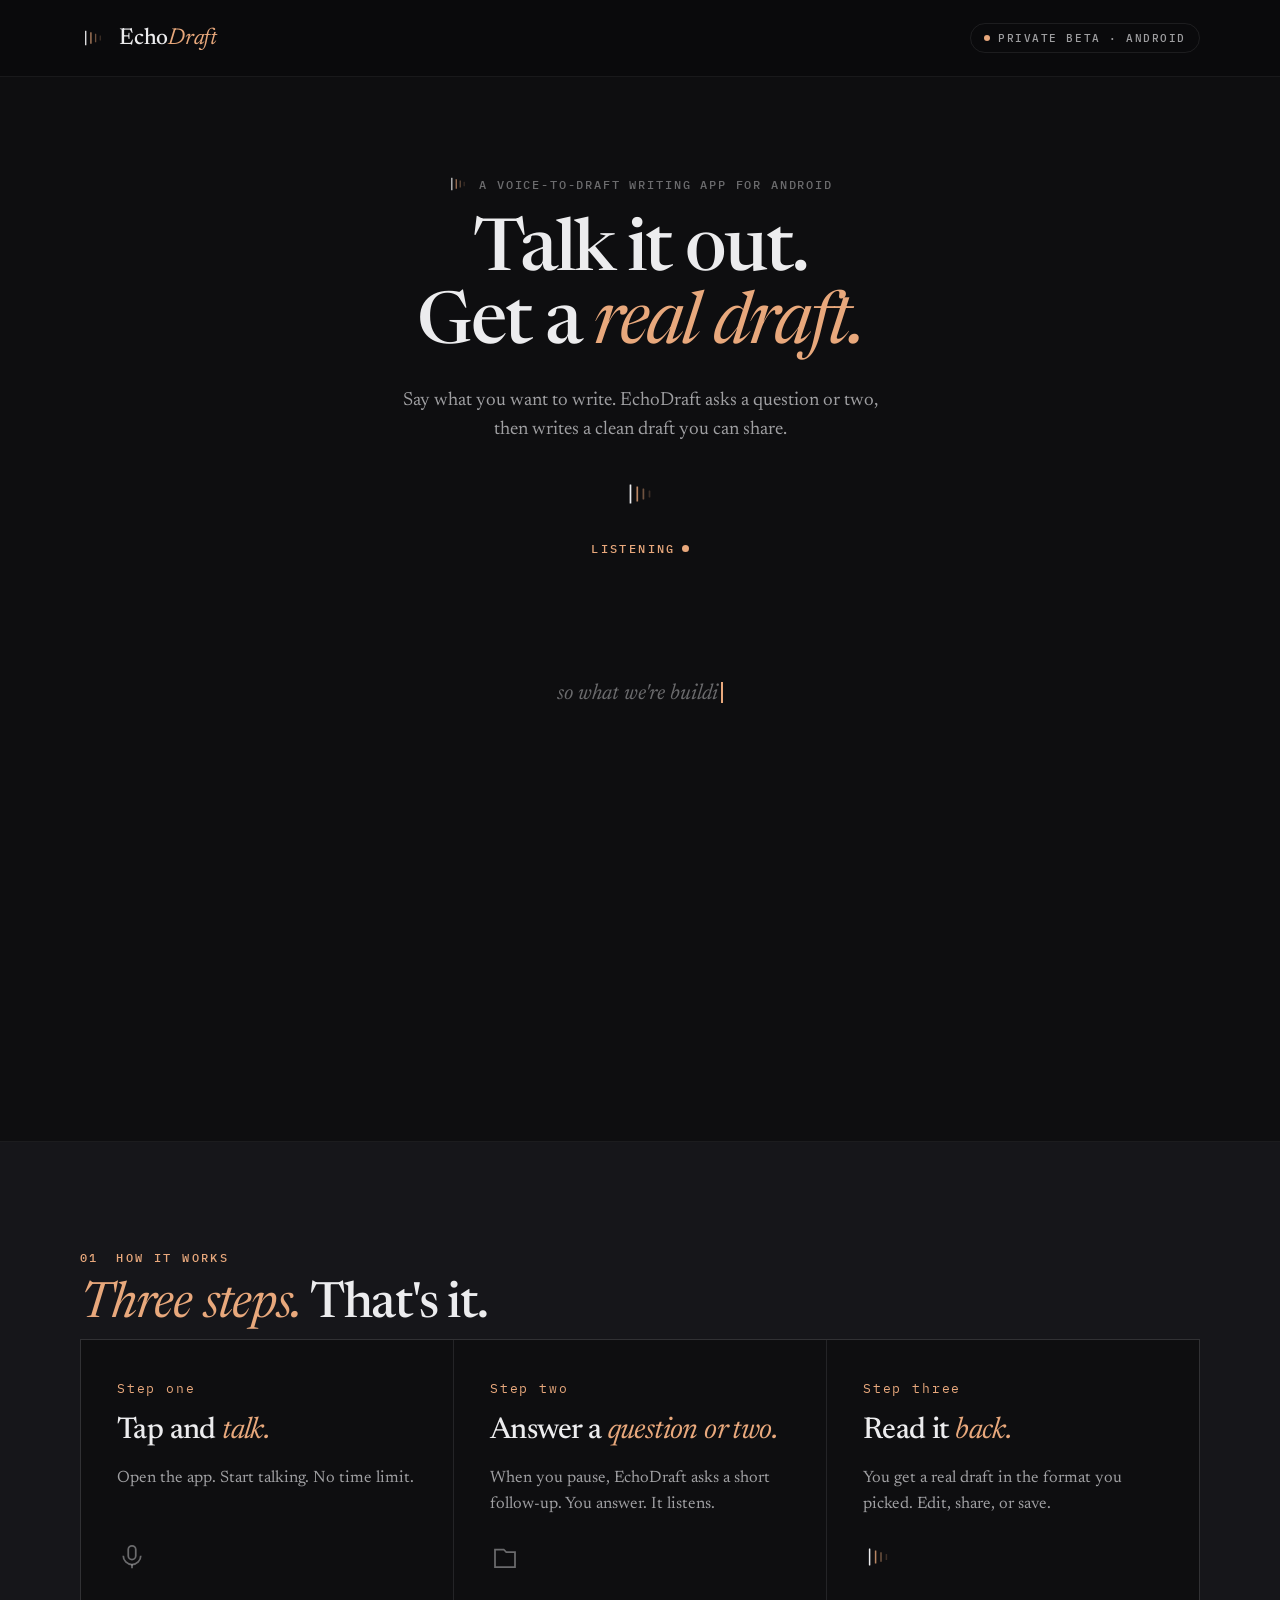
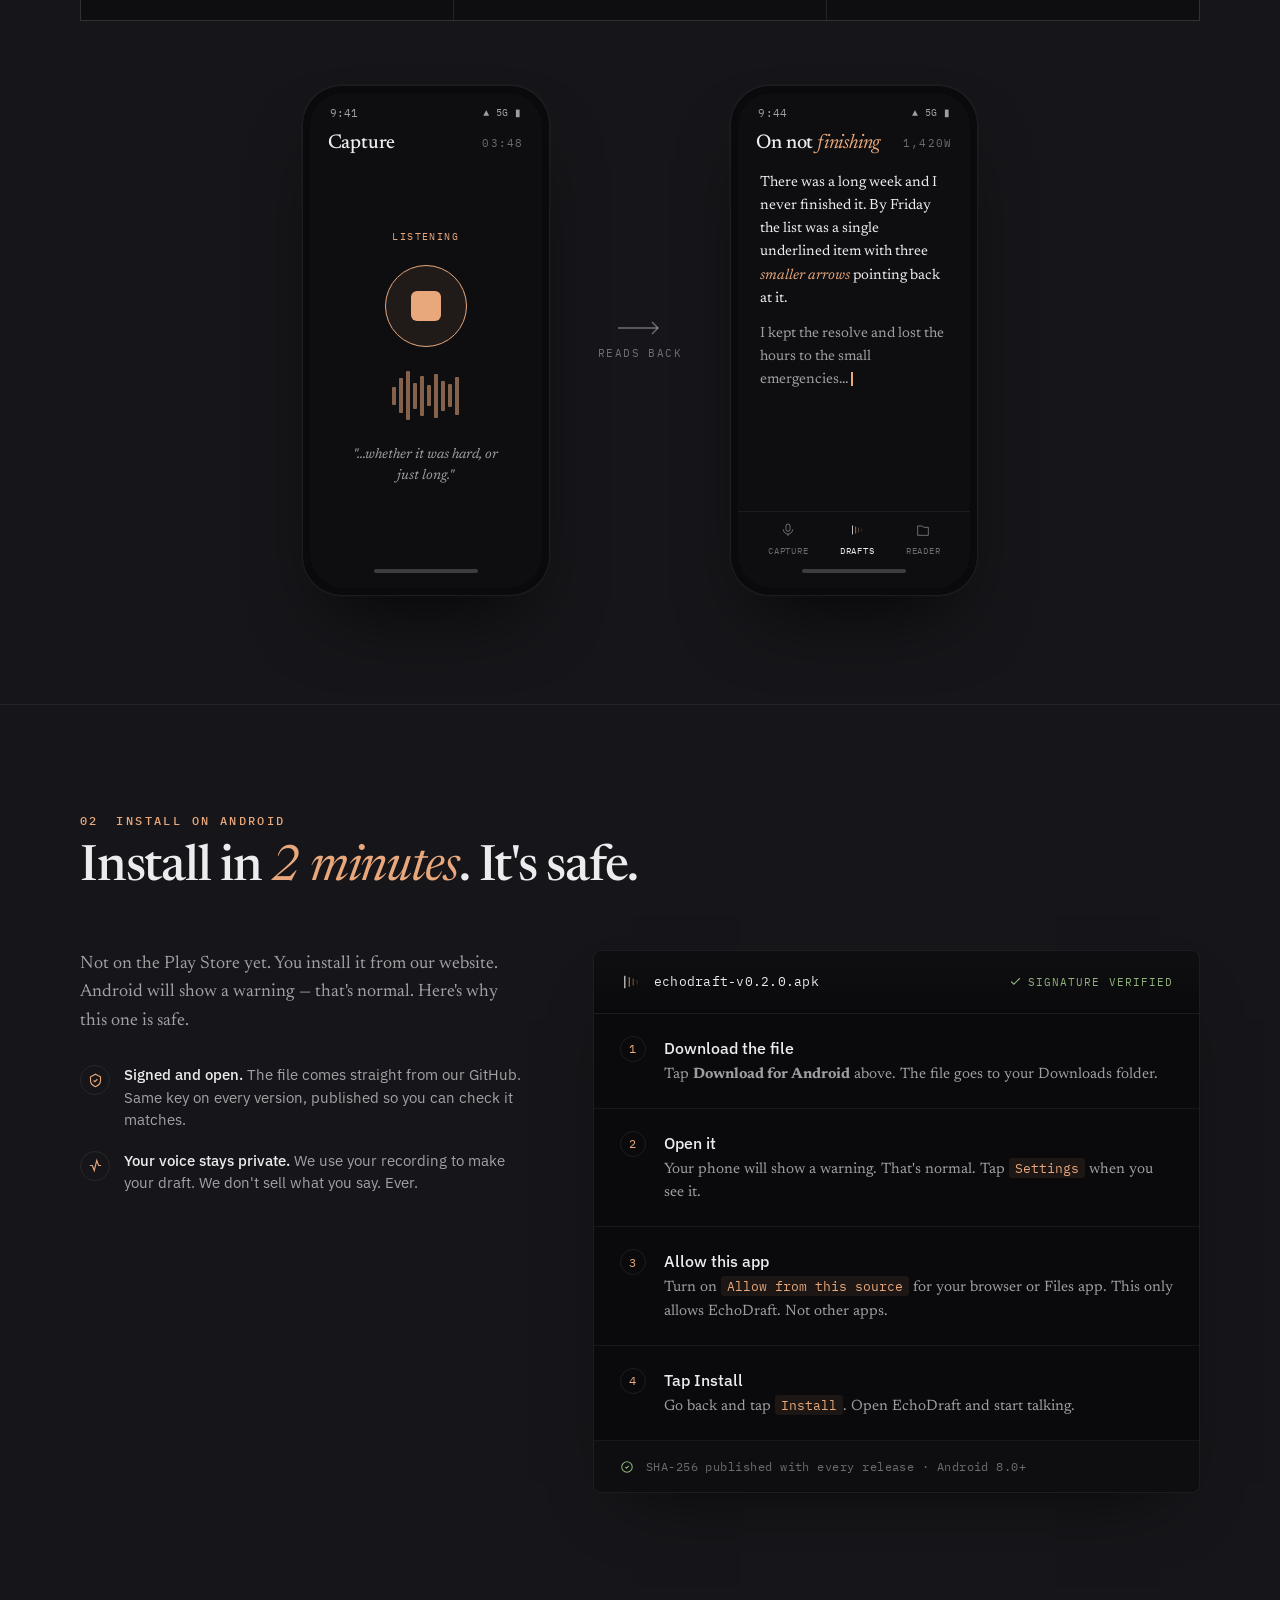
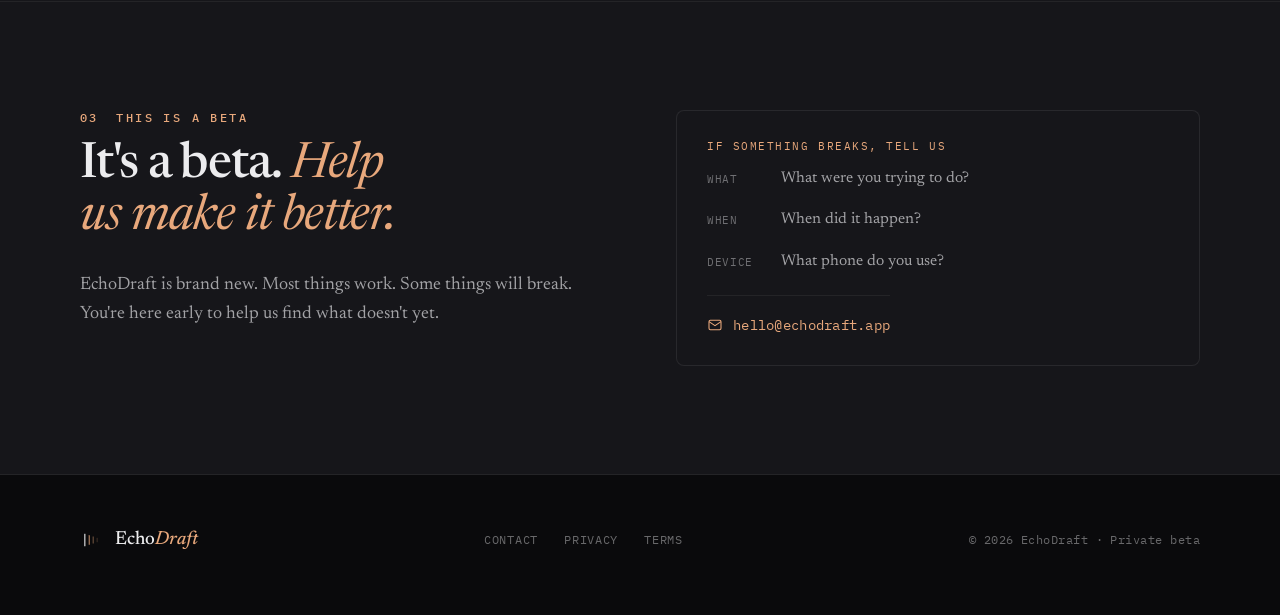
==== commit 107d483d: "Hero animation: switch demo to founder-explaining-the-build (A1)" ====
--- a/index.html
+++ b/index.html
@@ -155,10 +155,21 @@
   .living-eyebrow{font-family:var(--mono);font-size:12px;font-weight:500;letter-spacing:.2em;text-transform:uppercase;color:var(--brass);height:14px;transition:opacity .5s ease}
   .living-eyebrow .cur{display:inline-block;width:7px;height:7px;border-radius:50%;background:var(--brass);margin-left:6px;transform:translateY(-1px);animation:dotpulse 1.05s steps(1,end) infinite}
   @keyframes dotpulse{0%,52%{opacity:1}60%,100%{opacity:.25}}
-  .living-textwrap{position:relative;width:100%;margin-top:34px;min-height:200px;display:flex;align-items:center;justify-content:center}
-  .living-raw{font-family:var(--serif);font-style:italic;font-size:28px;line-height:1.5;color:var(--paper-3);max-width:32ch;transition:opacity .6s ease,filter .6s ease}
-  .living-raw.gone{opacity:0;filter:blur(6px)}
-  .living-raw .tc{display:inline-block;width:2px;height:.95em;background:var(--brass);transform:translateY(4px);margin-left:3px;animation:dotpulse 1.05s steps(1,end) infinite}
+  .living-textwrap{position:relative;width:100%;margin-top:34px;min-height:280px;display:flex;align-items:center;justify-content:center}
+  /* Conversation stack — fills the textwrap; turns appear top-to-bottom
+     as the animation plays out. All blur out together when the draft
+     resolves. */
+  .living-convo{display:flex;flex-direction:column;align-items:center;gap:18px;max-width:36ch;transition:opacity .6s ease,filter .6s ease}
+  .living-convo.gone{opacity:0;filter:blur(6px)}
+  /* User voice — dim italic paper, exactly what someone speaking sounds
+     like in text form. Smaller than the original raw style so two turns
+     fit comfortably. */
+  .living-voice{font-family:var(--serif);font-style:italic;font-size:22px;line-height:1.45;color:var(--paper-3);text-align:center}
+  .living-voice .tc{display:inline-block;width:2px;height:.95em;background:var(--brass);transform:translateY(4px);margin-left:3px;animation:dotpulse 1.05s steps(1,end) infinite}
+  /* Reader's question — italic brass, the brand accent. Visually marks
+     it as the AI's contribution, distinct from the dim user voice. */
+  .living-question{font-family:var(--serif);font-style:italic;font-size:22px;line-height:1.45;color:var(--brass);text-align:center;opacity:0;transform:translateY(6px);transition:opacity .55s ease,transform .55s ease}
+  .living-question.show{opacity:1;transform:none}
   .living-draft{position:absolute;inset:0;display:flex;flex-direction:column;align-items:center;justify-content:center;gap:14px;pointer-events:none}
   .living-draft p{font-family:var(--serif);font-size:30px;line-height:1.34;letter-spacing:-.01em;color:var(--paper);max-width:30ch;margin:0;opacity:0;transform:translateY(10px);transition:opacity .7s ease,transform .7s ease}
   .living-draft p em{font-style:italic;color:var(--brass);font-weight:400}
@@ -312,7 +323,8 @@
     .hero-intro-h{font-size:calc(48px*var(--type-scale))}
     .hero-intro-sub{font-size:17px}
     .hero-living .hero-grid{min-height:auto;padding:8px 0 72px}
-    .living-raw{font-size:24px}
+    .living-voice,.living-question{font-size:20px}
+    .living-textwrap{min-height:240px}
     .living-draft p{font-size:26px}
   }
   @media (max-width:600px){
@@ -325,8 +337,8 @@
     .hero-intro-sub{font-size:16px}
     .hero-lead{font-size:18px}
     .hero-living .hero-grid{min-height:auto;padding:4px 0 60px}
-    .living-raw{font-size:21px}
-    .living-textwrap{min-height:168px}
+    .living-voice,.living-question{font-size:18px}
+    .living-textwrap{min-height:220px}
     .living-draft p{font-size:23px}
     .phone{width:262px}
     .living-cta .btn{width:100%}
@@ -413,10 +425,17 @@
           </svg>
           <div class="living-eyebrow" id="living-eyebrow">Listening<span class="cur"></span></div>
           <div class="living-textwrap">
-            <div class="living-raw" id="living-raw" aria-hidden="true"></div>
+            <!-- Conversation stack: user voice → reader's question → user
+                 answers. Each turn appears in sequence, then all blur out
+                 and the resolved draft fades in. -->
+            <div class="living-convo" id="living-convo">
+              <div class="living-voice" id="living-voice-1" aria-hidden="true"></div>
+              <div class="living-question" id="living-question" aria-hidden="true"></div>
+              <div class="living-voice" id="living-voice-2" aria-hidden="true"></div>
+            </div>
             <div class="living-draft" id="living-draft">
-              <p>It was a long week. I never finished.</p>
-              <p>By Friday my to-do list was one thing. Three <em>small arrows</em> pointed back at it.</p>
+              <p>We're building an app for people who think on walks.</p>
+              <p>You talk; it writes. So the idea doesn't die <em>between the sidewalk and your desk</em>.</p>
             </div>
           </div>
           <div class="living-cta" id="living-cta">
@@ -602,8 +621,11 @@
 <script>
 (function(){
   "use strict";
-  var raw = document.getElementById('living-raw');
-  if(!raw) return;
+  var convo = document.getElementById('living-convo');
+  if(!convo) return;
+  var v1 = document.getElementById('living-voice-1');
+  var v2 = document.getElementById('living-voice-2');
+  var q  = document.getElementById('living-question');
   var draft = document.getElementById('living-draft');
   var cta = document.getElementById('living-cta');
   var eyebrow = document.getElementById('living-eyebrow');
@@ -612,45 +634,83 @@
   var timers = [];
   function T(fn,ms){ timers.push(setTimeout(fn,ms)); }
   function clearAll(){ timers.forEach(clearTimeout); timers=[]; }
-
-  // hesitant spoken-aloud cadence — {s:type} {p:pause ms} {d:delete n}
-  var ops = [
-    {s:"i had this\u2026 "},{p:360},
-    {s:"long week, "},{p:200},
-    {s:"and i never finished it"},{p:280},
-    {s:", you know?"},{p:440},
-    {s:" by friday i just kept"},{p:260},
-    {s:" circling one thing."}
+  function setEyebrow(text){ eyebrow.innerHTML = text + '<span class="cur"></span>'; }
+
+  // Two voice turns + one reader's question between them. Hesitant
+  // spoken cadence: {s:type} {p:pause ms}.
+  var voice1Ops = [
+    {s:"so what we're building is, "},{p:280},
+    {s:"um, an app where you talk and "},{p:200},
+    {s:"it writes for you, basically"}
   ];
+  var voice2Ops = [
+    {s:"people who think on walks \u2014 "},{p:300},
+    {s:"by the time they sit down, "},{p:180},
+    {s:"the idea's gone"}
+  ];
+  // The reader's question \u2014 appears all at once (the AI responds; it
+  // doesn't pretend to "type"). Brass color flagged via .living-question.
+  var questionText = "What problem are you actually solving?";
 
   function showFinal(){
-    raw.classList.add('gone'); eyebrow.style.opacity='0';
+    convo.classList.add('gone'); eyebrow.style.opacity='0';
     draft.classList.add('show'); cta.classList.add('show'); hint.classList.add('show');
   }
 
-  window.startLiving = function(){
-    clearAll();
-    if(reduce){ showFinal(); return; }
-    raw.classList.remove('gone'); raw.innerHTML='';
-    draft.classList.remove('show'); cta.classList.remove('show'); hint.classList.remove('show');
-    eyebrow.style.opacity='1'; eyebrow.innerHTML='Listening<span class="cur"></span>';
-    var txt='', t=450;
-    function render(){ raw.innerHTML = txt.replace(/</g,'&lt;') + '<span class="tc"></span>'; }
-    render();
+  // Schedule a typing sequence into `el`, advancing the `t` cursor.
+  // Returns the new `t` after the sequence finishes typing.
+  function typeInto(el, ops, t){
+    var txt = '';
+    function render(){ el.innerHTML = txt.replace(/</g,'&lt;') + '<span class="tc"></span>'; }
+    T(function(){ render(); }, t);
     ops.forEach(function(op){
       if(op.s){
         for(var i=0;i<op.s.length;i++){
           (function(ch){ T(function(){ txt+=ch; render(); }, t); })(op.s[i]);
           t += 24 + Math.random()*30;
         }
-      } else if(op.d){
-        for(var j=0;j<op.d;j++){ T(function(){ txt=txt.slice(0,-1); render(); }, t); t+=24; }
       } else if(op.p){ t += op.p; }
     });
-    T(function(){ eyebrow.innerHTML='Reading what you said.'; }, t+260);
-    T(function(){ raw.classList.add('gone'); }, t+820);
-    T(function(){ eyebrow.style.opacity='0'; draft.classList.add('show'); }, t+1280);
-    T(function(){ cta.classList.add('show'); hint.classList.add('show'); }, t+2300);
+    // Strip the typing cursor once this turn finishes \u2014 only the
+    // currently-typing turn should show a blinking cursor.
+    T(function(){ el.innerHTML = txt.replace(/</g,'&lt;'); }, t);
+    return t;
+  }
+
+  window.startLiving = function(){
+    clearAll();
+    if(reduce){ showFinal(); return; }
+
+    // Reset every element to start state.
+    convo.classList.remove('gone');
+    v1.innerHTML=''; v2.innerHTML=''; q.textContent = questionText;
+    q.classList.remove('show');
+    draft.classList.remove('show'); cta.classList.remove('show'); hint.classList.remove('show');
+    eyebrow.style.opacity='1'; setEyebrow('Listening');
+
+    var t = 450;
+
+    // Turn 1: seed thought
+    t = typeInto(v1, voice1Ops, t);
+    t += 480;  // beat after voice 1
+
+    // Eyebrow flips, then question fades in (brass italic).
+    T(function(){ setEyebrow('Reading what you said.'); }, t);
+    t += 600;
+    T(function(){ q.classList.add('show'); }, t);
+    t += 1500;  // give the reader time to read the question
+
+    // Eyebrow back to "Listening", user answers.
+    T(function(){ setEyebrow('Listening'); }, t);
+    t += 240;
+    t = typeInto(v2, voice2Ops, t);
+    t += 520;  // beat after voice 2
+
+    // Resolve: blur convo, draft fades in, then CTA + scroll hint.
+    T(function(){ setEyebrow('Reading what you said.'); }, t);
+    T(function(){ convo.classList.add('gone'); }, t + 560);
+    T(function(){ eyebrow.style.opacity='0'; draft.classList.add('show'); }, t + 1100);
+    T(function(){ cta.classList.add('show'); hint.classList.add('show'); }, t + 2100);
   };
 
   function maybeStart(){ if(document.body.getAttribute('data-hero')==='living'){ T(window.startLiving, 350); } }
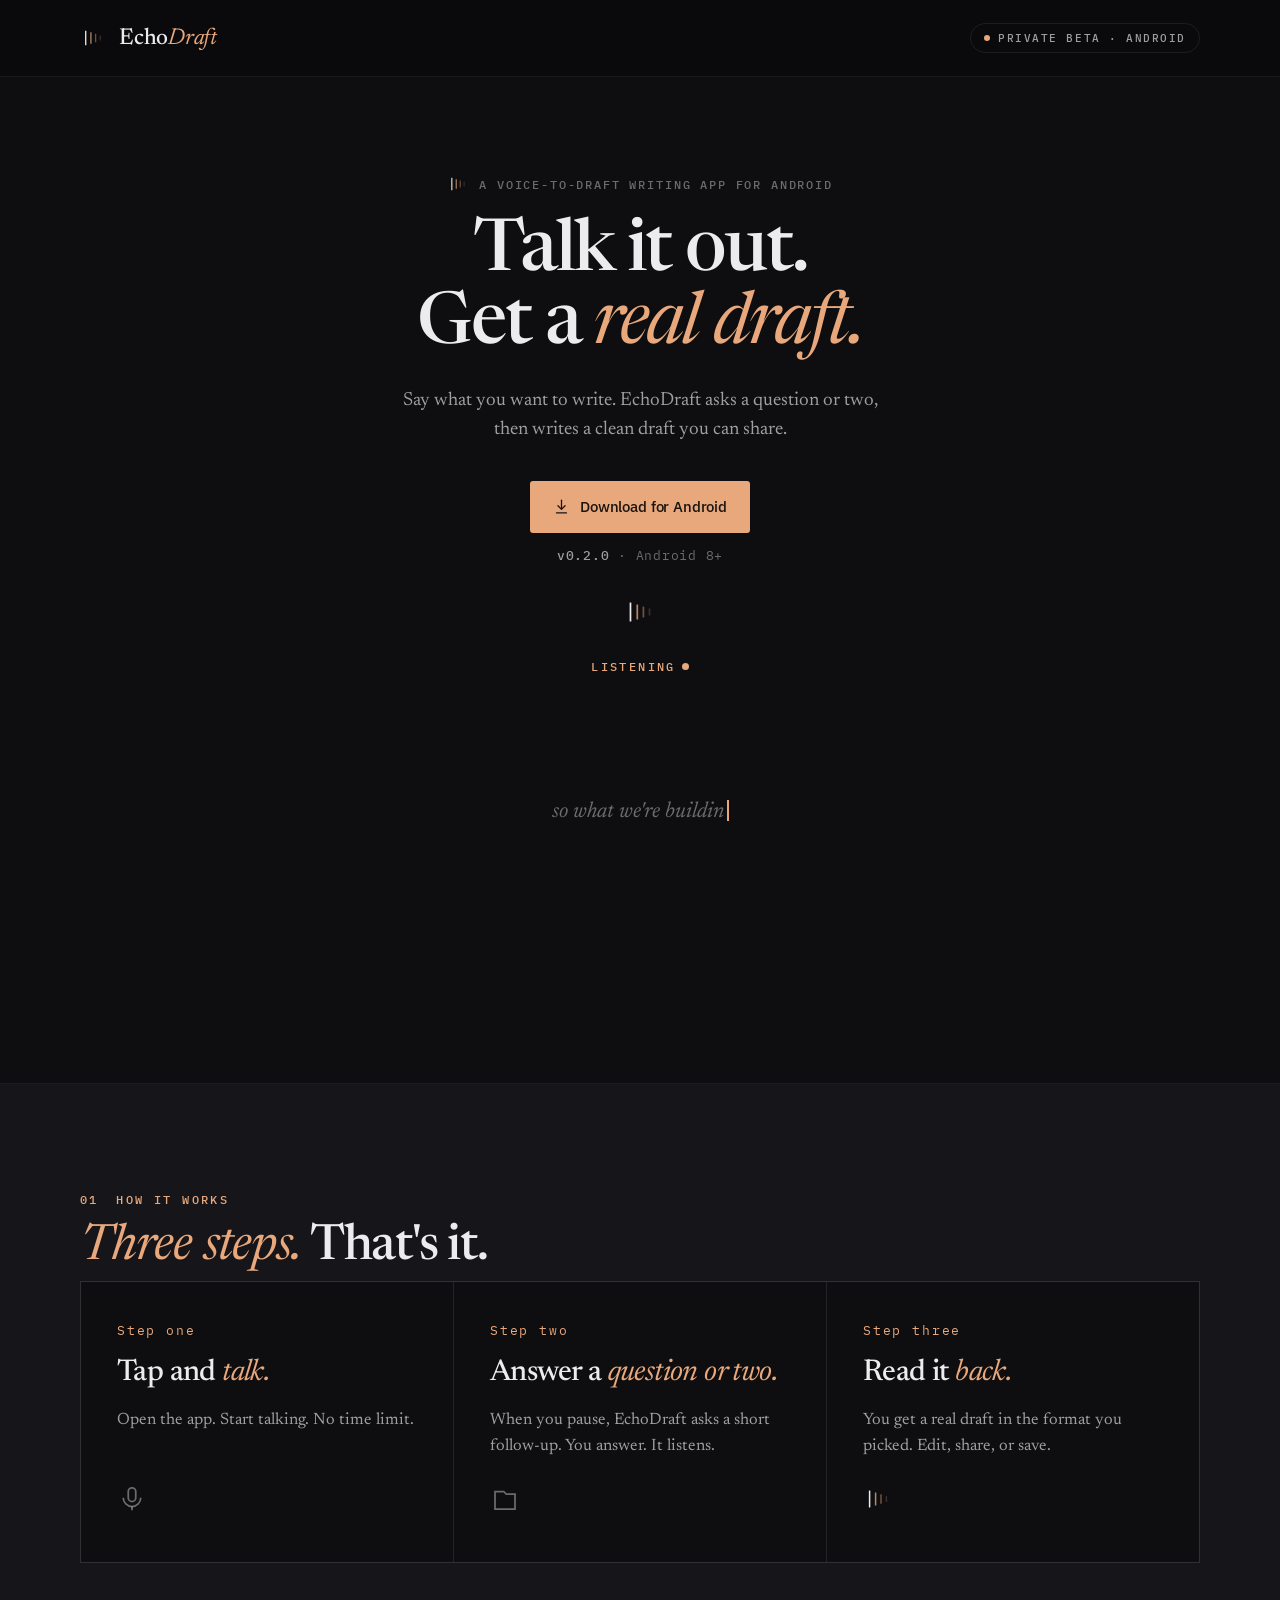
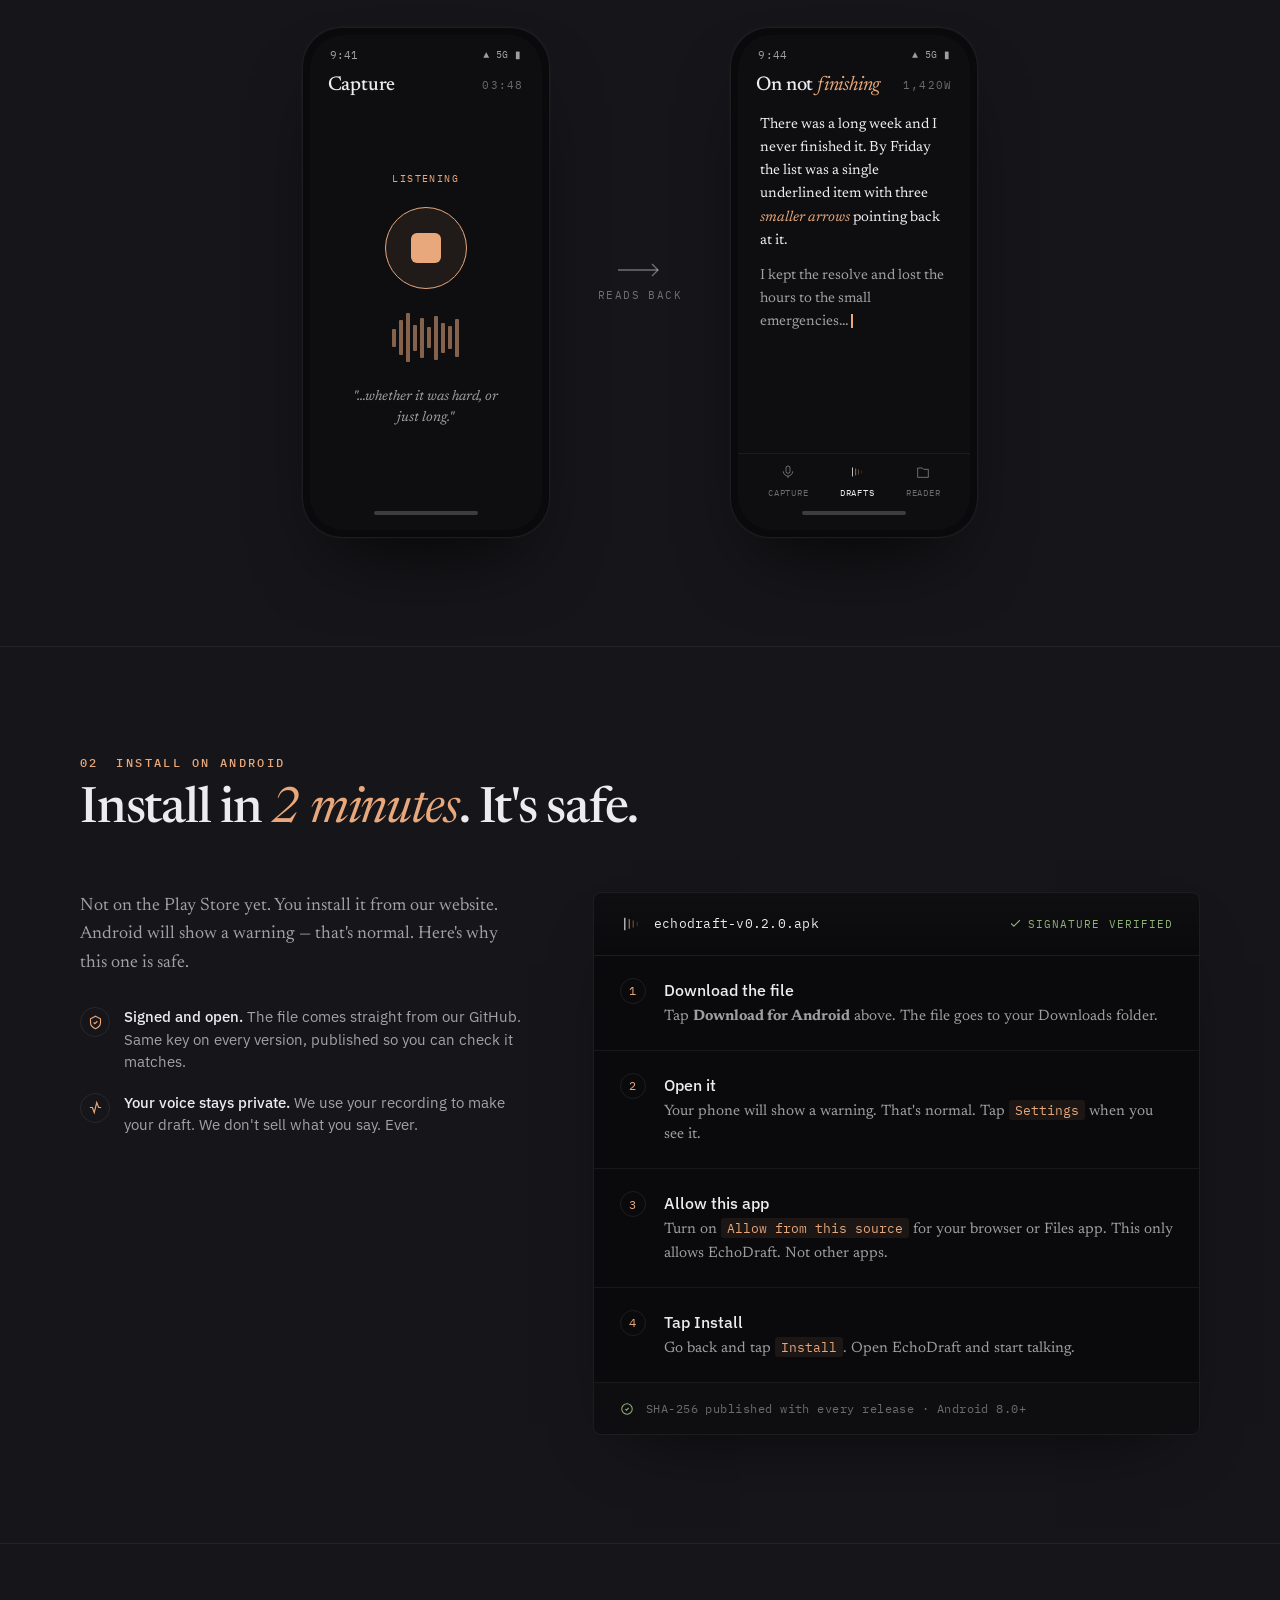
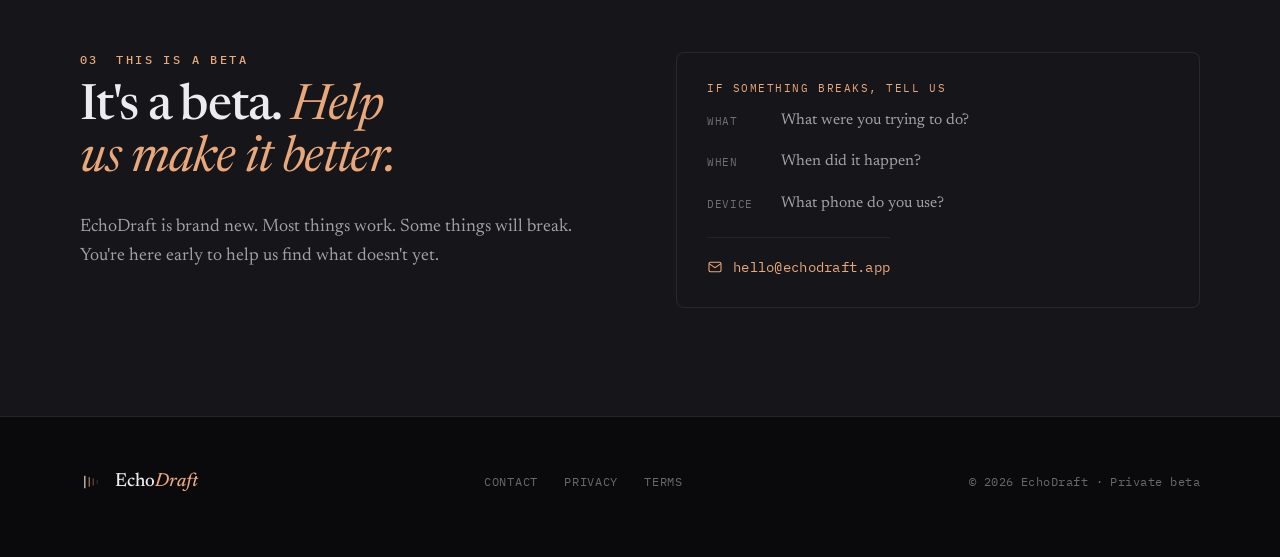
==== commit 88df14b9: "Move CTA above hero animation — visible immediately, not gated by animation" ====
--- a/index.html
+++ b/index.html
@@ -176,12 +176,12 @@
   .living-draft.show{pointer-events:auto}
   .living-draft.show p{opacity:1;transform:none}
   .living-draft.show p:nth-child(2){transition-delay:.55s}
-  .living-cta{margin-top:48px;display:flex;flex-direction:column;align-items:center;gap:18px;opacity:0;transform:translateY(8px);transition:opacity .7s ease,transform .7s ease}
-  .living-cta.show{opacity:1;transform:none}
-  .living-cta .hero-meta{font-family:var(--mono);font-size:12.5px;letter-spacing:.06em;color:var(--paper-3)}
-  .living-cta .hero-meta b{color:var(--paper-2);font-weight:500}
-  .living-scrollhint{margin-top:10px;font-family:var(--mono);font-size:10.5px;letter-spacing:.16em;text-transform:uppercase;color:var(--paper-3);opacity:0;transition:opacity .7s ease}
-  .living-scrollhint.show{opacity:.7}
+  /* CTA block in the hero intro — visible from page load so visitors
+     don't have to wait for the demo animation below to finish before
+     they can download. */
+  .hero-intro-cta{margin-top:14px;display:flex;flex-direction:column;align-items:center;gap:14px}
+  .hero-intro-cta .hero-meta{font-family:var(--mono);font-size:12.5px;letter-spacing:.06em;color:var(--paper-3)}
+  .hero-intro-cta .hero-meta b{color:var(--paper-2);font-weight:500}
 
   /* ── PHONE ── */
   .phone{width:296px;flex:0 0 auto;background:var(--bg-deep);border:1px solid var(--divider);border-radius:40px;padding:7px;box-shadow:0 40px 80px -34px rgba(0,0,0,.85),0 0 0 1px rgba(255,255,255,.02)}
@@ -409,6 +409,17 @@
         Say what you want to write. EchoDraft asks a question or two,
         then writes a clean draft you can share.
       </p>
+
+      <!-- CTA sits ABOVE the animation so visitors don't have to wait
+           for the demo to finish before they can act. The animation
+           below is supporting evidence, not a paywall. -->
+      <div class="hero-intro-cta">
+        <a class="btn btn-primary" href="https://github.com/createdbyAB/echodraft-landing/releases/download/v0.2.0/echodraft-v0.2.0.apk" id="download-cta" download>
+          <svg width="17" height="17" viewBox="0 0 24 24" fill="none" stroke="currentColor" stroke-width="1.8" stroke-linecap="round" stroke-linejoin="round"><path d="M12 3v12"/><path d="M7 11l5 5 5-5"/><path d="M5 21h14"/></svg>
+          Download for Android
+        </a>
+        <span class="hero-meta"><b>v0.2.0</b> · Android 8+</span>
+      </div>
     </div>
 
     <div class="hero-living">
@@ -438,20 +449,8 @@
               <p>You talk; it writes. So the idea doesn't die <em>between the sidewalk and your desk</em>.</p>
             </div>
           </div>
-          <div class="living-cta" id="living-cta">
-            <!--
-              Download URL points at the latest GitHub Release. When you
-              cut v0.3.0, swap the two v0.2.0 occurrences in this href
-              and also update the version meta + install card filename
-              below. See README.md → "Cutting a beta release".
-            -->
-            <a class="btn btn-primary" href="https://github.com/createdbyAB/echodraft-landing/releases/download/v0.2.0/echodraft-v0.2.0.apk" id="download-cta" download>
-              <svg width="17" height="17" viewBox="0 0 24 24" fill="none" stroke="currentColor" stroke-width="1.8" stroke-linecap="round" stroke-linejoin="round"><path d="M12 3v12"/><path d="M7 11l5 5 5-5"/><path d="M5 21h14"/></svg>
-              Download for Android
-            </a>
-            <span class="hero-meta"><b>v0.2.0</b> · Android 8+</span>
-            <span class="living-scrollhint" id="living-hint">Scroll · the rest is quieter</span>
-          </div>
+          <!-- CTA + meta now live in .hero-intro above; the scroll hint
+               was removed since the upfront CTA makes it redundant. -->
         </div>
       </div>
     </div>
@@ -627,9 +626,7 @@
   var v2 = document.getElementById('living-voice-2');
   var q  = document.getElementById('living-question');
   var draft = document.getElementById('living-draft');
-  var cta = document.getElementById('living-cta');
   var eyebrow = document.getElementById('living-eyebrow');
-  var hint = document.getElementById('living-hint');
   var reduce = window.matchMedia('(prefers-reduced-motion:reduce)').matches;
   var timers = [];
   function T(fn,ms){ timers.push(setTimeout(fn,ms)); }
@@ -654,7 +651,7 @@
 
   function showFinal(){
     convo.classList.add('gone'); eyebrow.style.opacity='0';
-    draft.classList.add('show'); cta.classList.add('show'); hint.classList.add('show');
+    draft.classList.add('show');
   }
 
   // Schedule a typing sequence into `el`, advancing the `t` cursor.
@@ -685,7 +682,7 @@
     convo.classList.remove('gone');
     v1.innerHTML=''; v2.innerHTML=''; q.textContent = questionText;
     q.classList.remove('show');
-    draft.classList.remove('show'); cta.classList.remove('show'); hint.classList.remove('show');
+    draft.classList.remove('show');
     eyebrow.style.opacity='1'; setEyebrow('Listening');
 
     var t = 450;
@@ -706,11 +703,11 @@
     t = typeInto(v2, voice2Ops, t);
     t += 520;  // beat after voice 2
 
-    // Resolve: blur convo, draft fades in, then CTA + scroll hint.
+    // Resolve: blur convo, draft fades in. CTA is already visible
+    // above (in .hero-intro-cta) — no fade-up needed.
     T(function(){ setEyebrow('Reading what you said.'); }, t);
     T(function(){ convo.classList.add('gone'); }, t + 560);
     T(function(){ eyebrow.style.opacity='0'; draft.classList.add('show'); }, t + 1100);
-    T(function(){ cta.classList.add('show'); hint.classList.add('show'); }, t + 2100);
   };
 
   function maybeStart(){ if(document.body.getAttribute('data-hero')==='living'){ T(window.startLiving, 350); } }
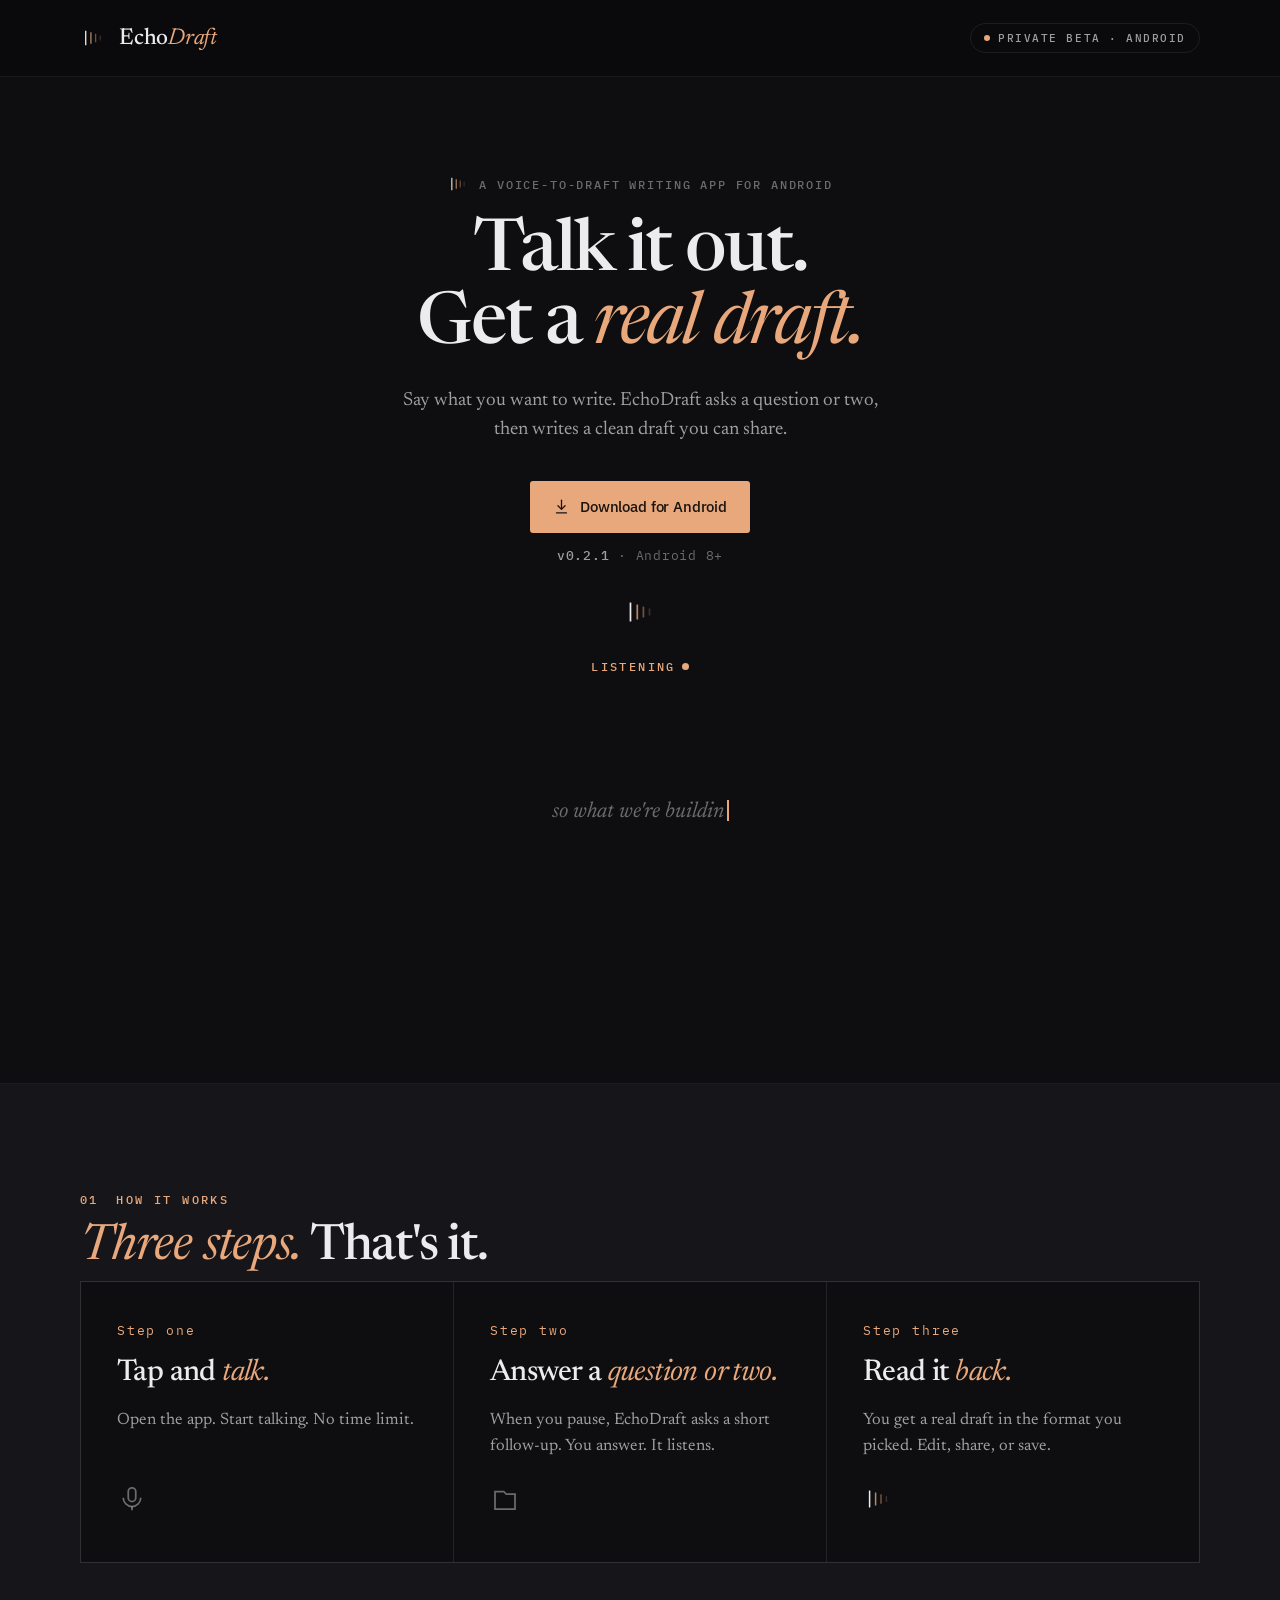
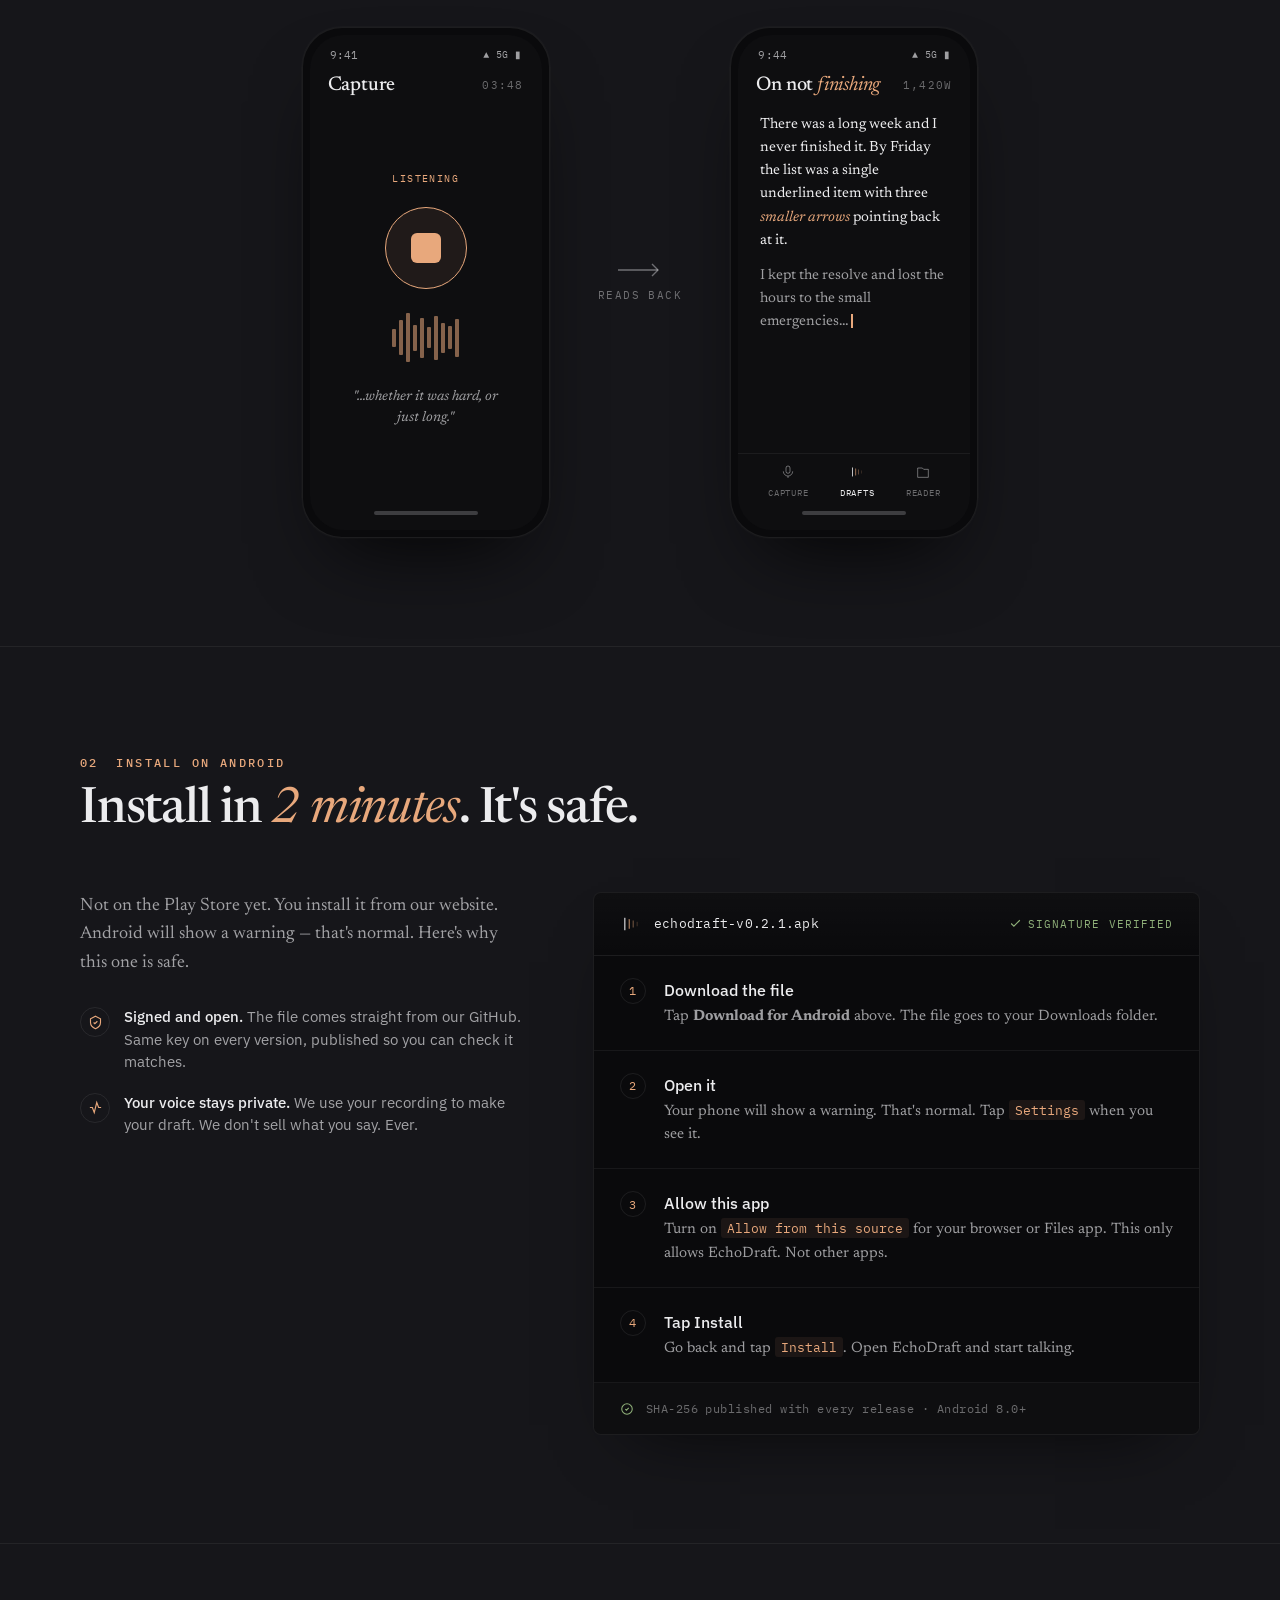
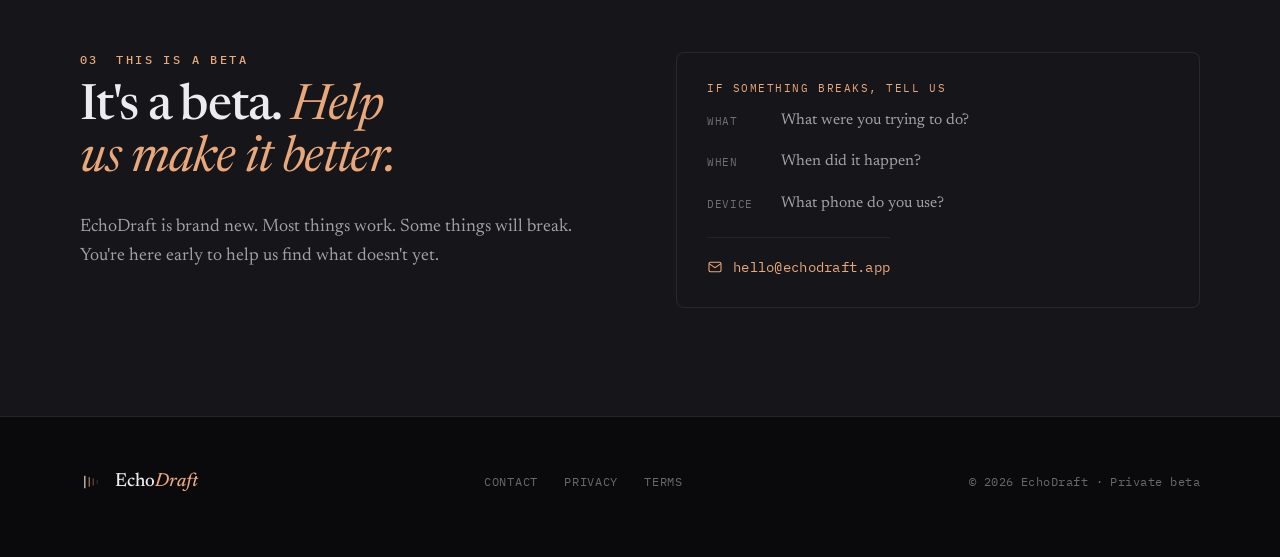
==== commit ee430e66: "Release v0.2.1: download URL, version meta, install card filename" ====
--- a/index.html
+++ b/index.html
@@ -414,11 +414,11 @@
            for the demo to finish before they can act. The animation
            below is supporting evidence, not a paywall. -->
       <div class="hero-intro-cta">
-        <a class="btn btn-primary" href="https://github.com/createdbyAB/echodraft-landing/releases/download/v0.2.0/echodraft-v0.2.0.apk" id="download-cta" download>
+        <a class="btn btn-primary" href="https://github.com/createdbyAB/echodraft-landing/releases/download/v0.2.1/echodraft-v0.2.1.apk" id="download-cta" download>
           <svg width="17" height="17" viewBox="0 0 24 24" fill="none" stroke="currentColor" stroke-width="1.8" stroke-linecap="round" stroke-linejoin="round"><path d="M12 3v12"/><path d="M7 11l5 5 5-5"/><path d="M5 21h14"/></svg>
           Download for Android
         </a>
-        <span class="hero-meta"><b>v0.2.0</b> · Android 8+</span>
+        <span class="hero-meta"><b>v0.2.1</b> · Android 8+</span>
       </div>
     </div>
 
@@ -551,7 +551,7 @@
         <div class="ch">
           <div class="lhs">
             <svg width="22" height="22" viewBox="0 0 100 100"><use href="#mark"/></svg>
-            <span class="fn">echodraft-v0.2.0.apk</span>
+            <span class="fn">echodraft-v0.2.1.apk</span>
           </div>
           <span class="verified"><svg width="13" height="13" viewBox="0 0 24 24" fill="none" stroke="currentColor" stroke-width="2"><path d="M20 6L9 17l-5-5"/></svg>Signature verified</span>
         </div>
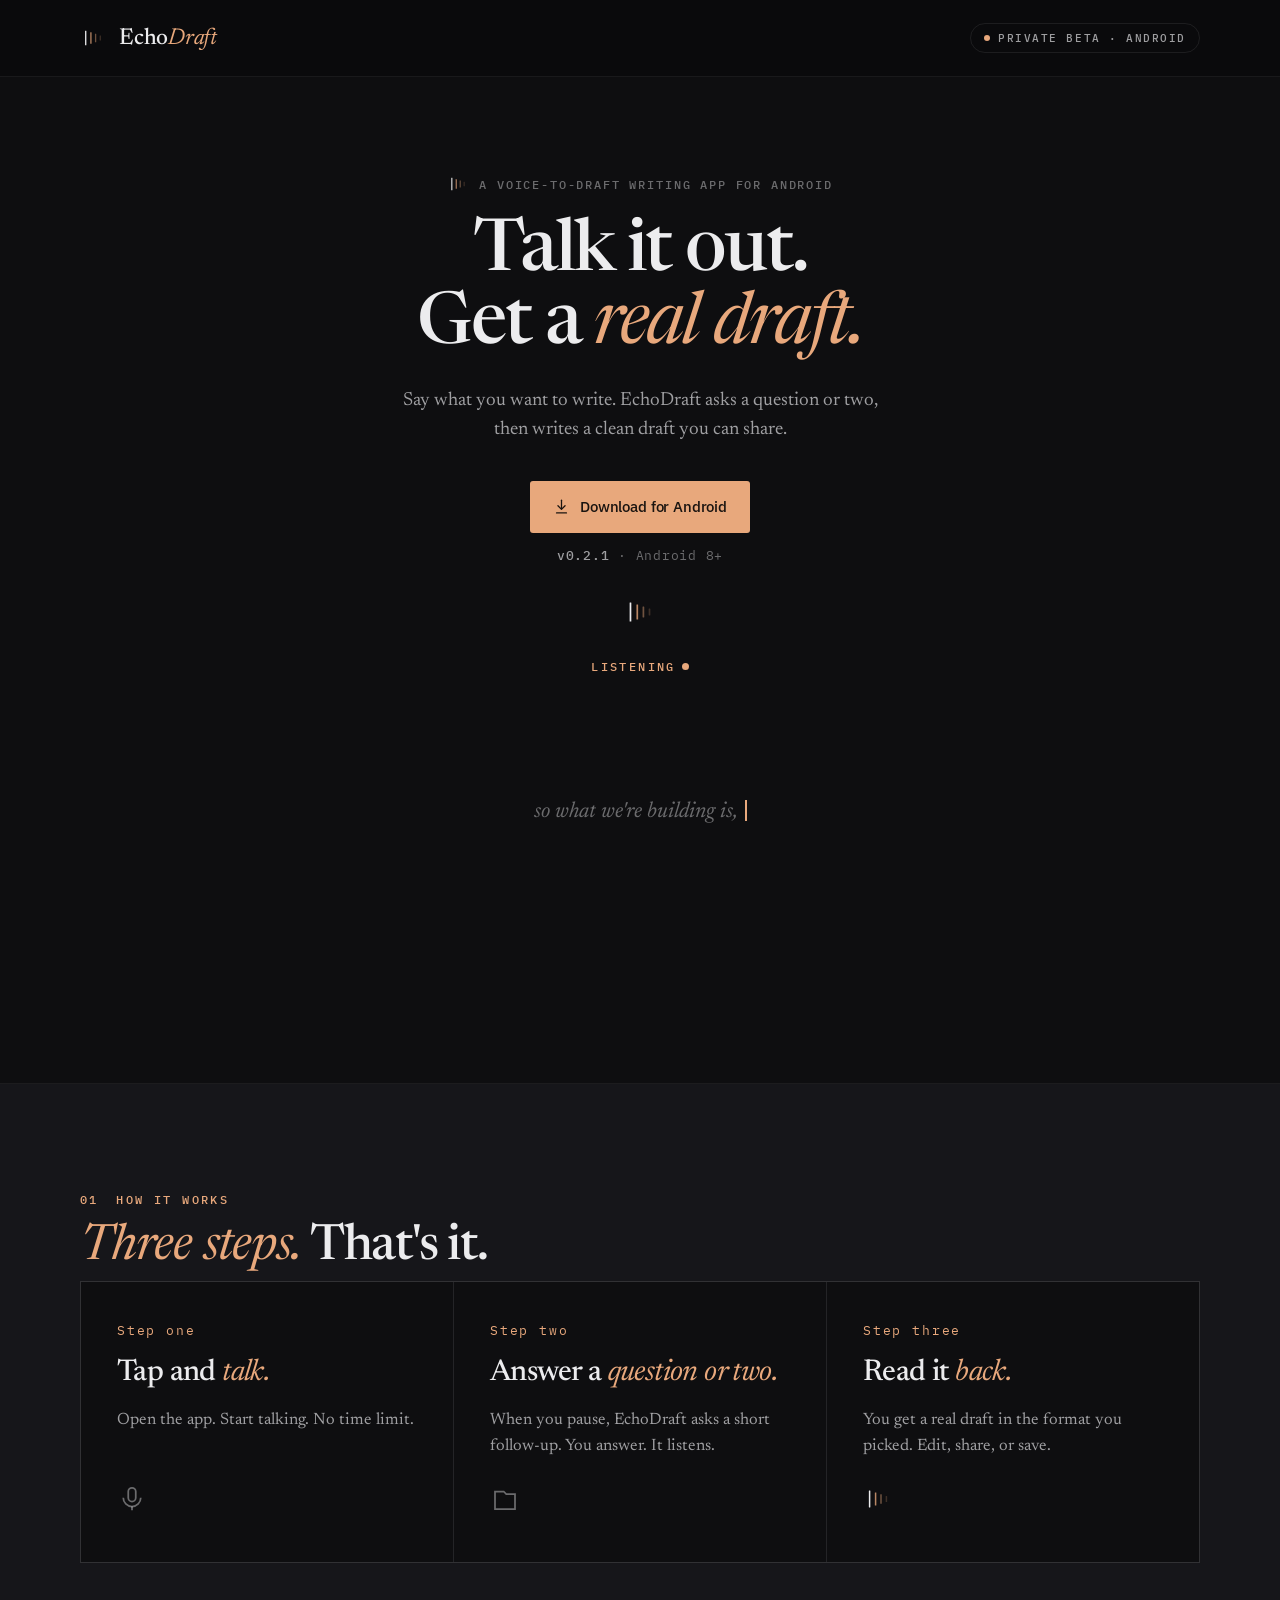
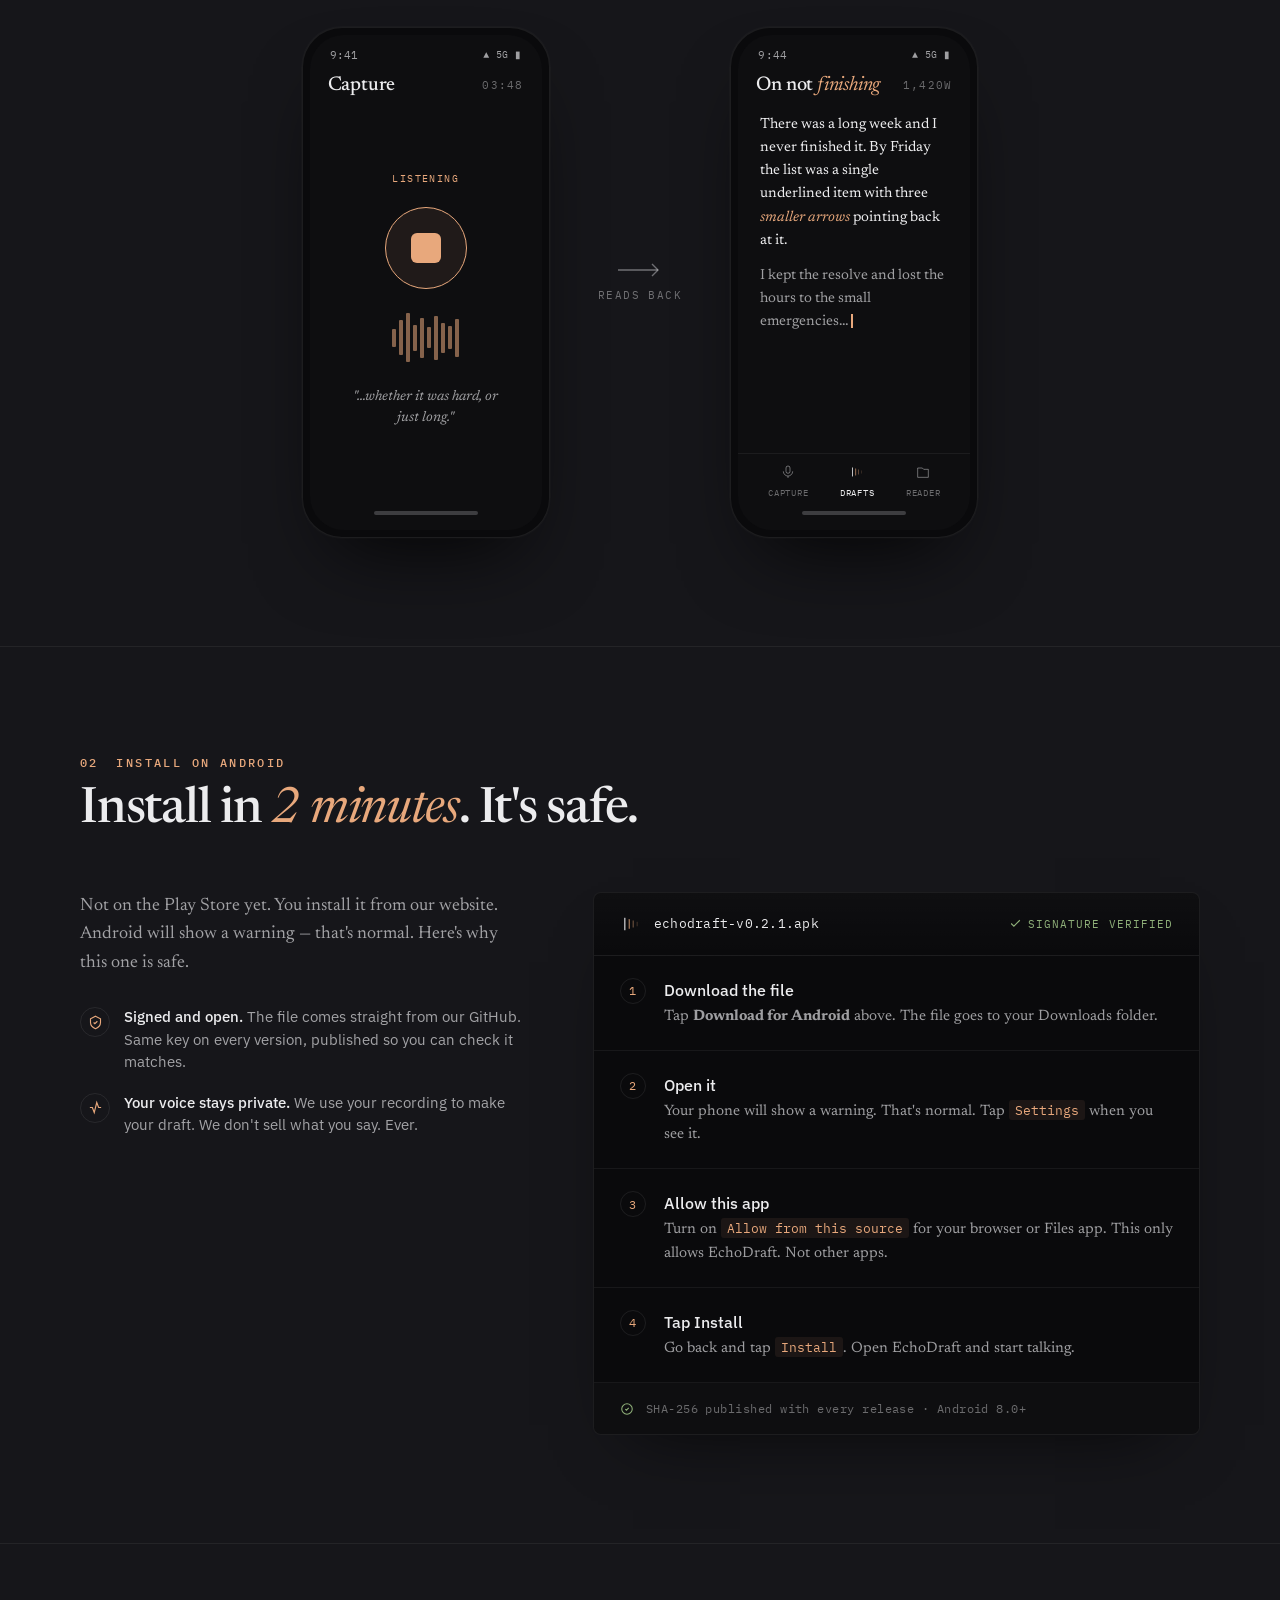
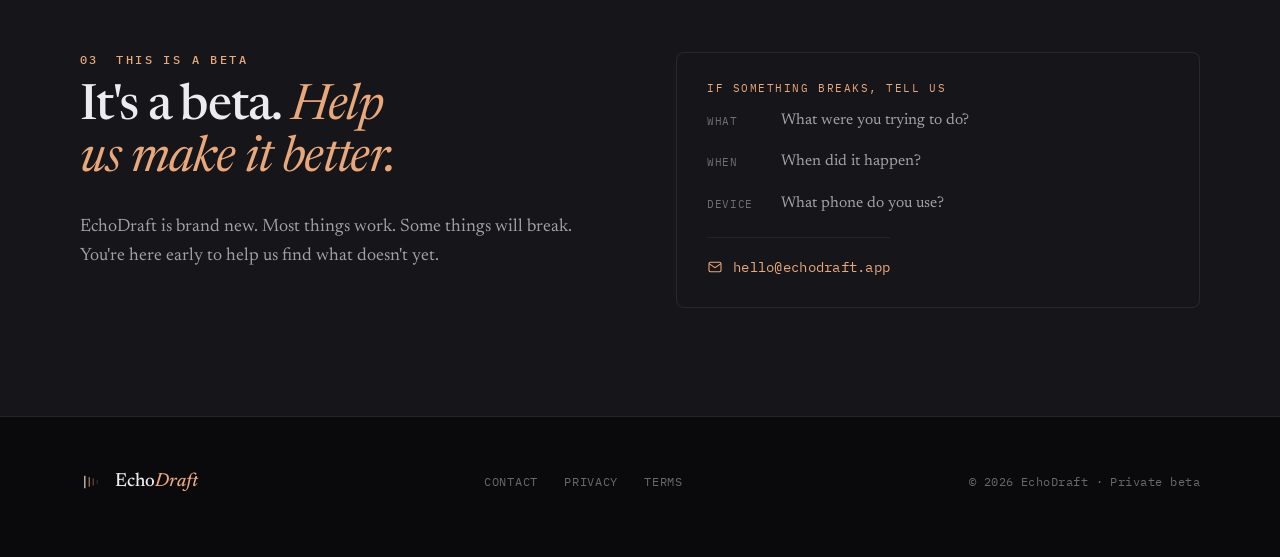
==== commit 30ced1e8: "Add Privacy Policy, Terms, and public Delete-account pages; wire footer links" ====
--- a/index.html
+++ b/index.html
@@ -609,8 +609,8 @@
     </div>
     <nav class="ft-links">
       <a href="mailto:hello@echodraft.app">Contact</a>
-      <a href="#">Privacy</a>
-      <a href="#">Terms</a>
+      <a href="/privacy">Privacy</a>
+      <a href="/terms">Terms</a>
     </nav>
     <span class="ft-copy">© 2026 EchoDraft · Private beta</span>
   </div>
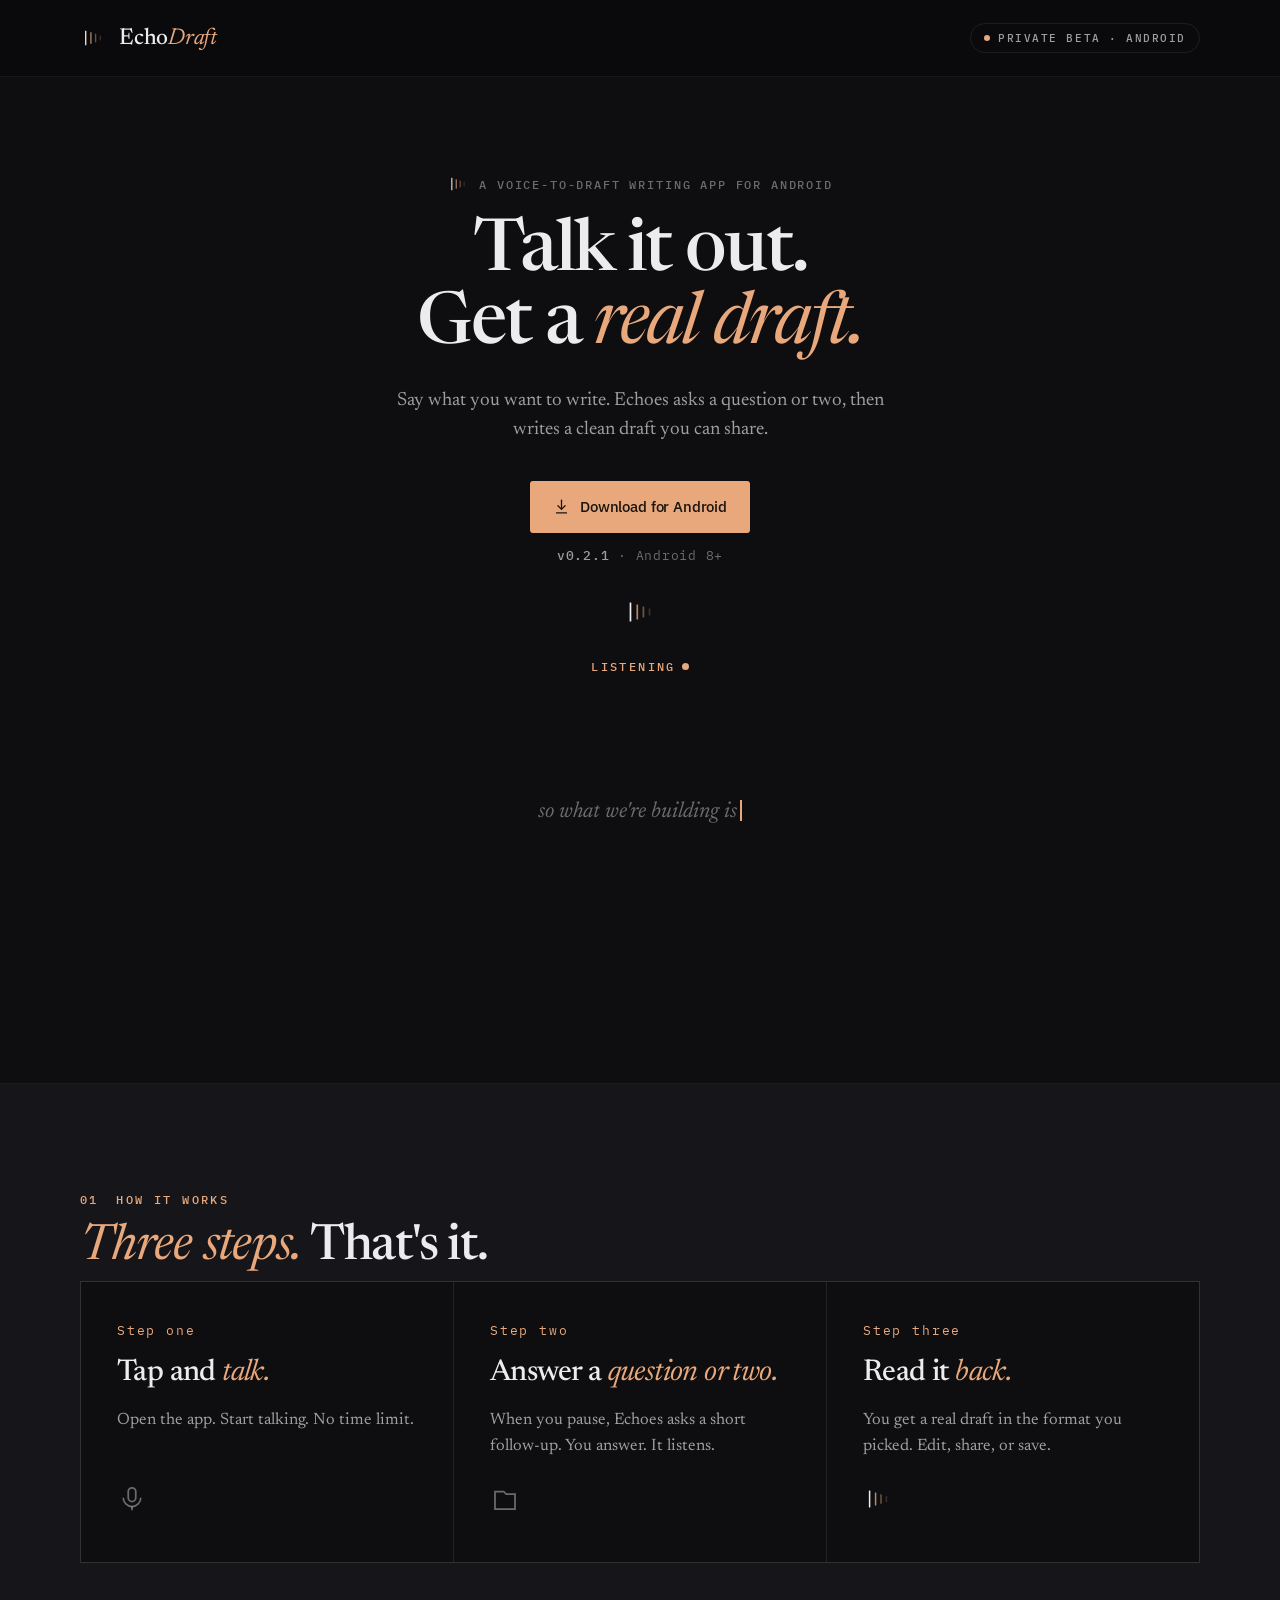
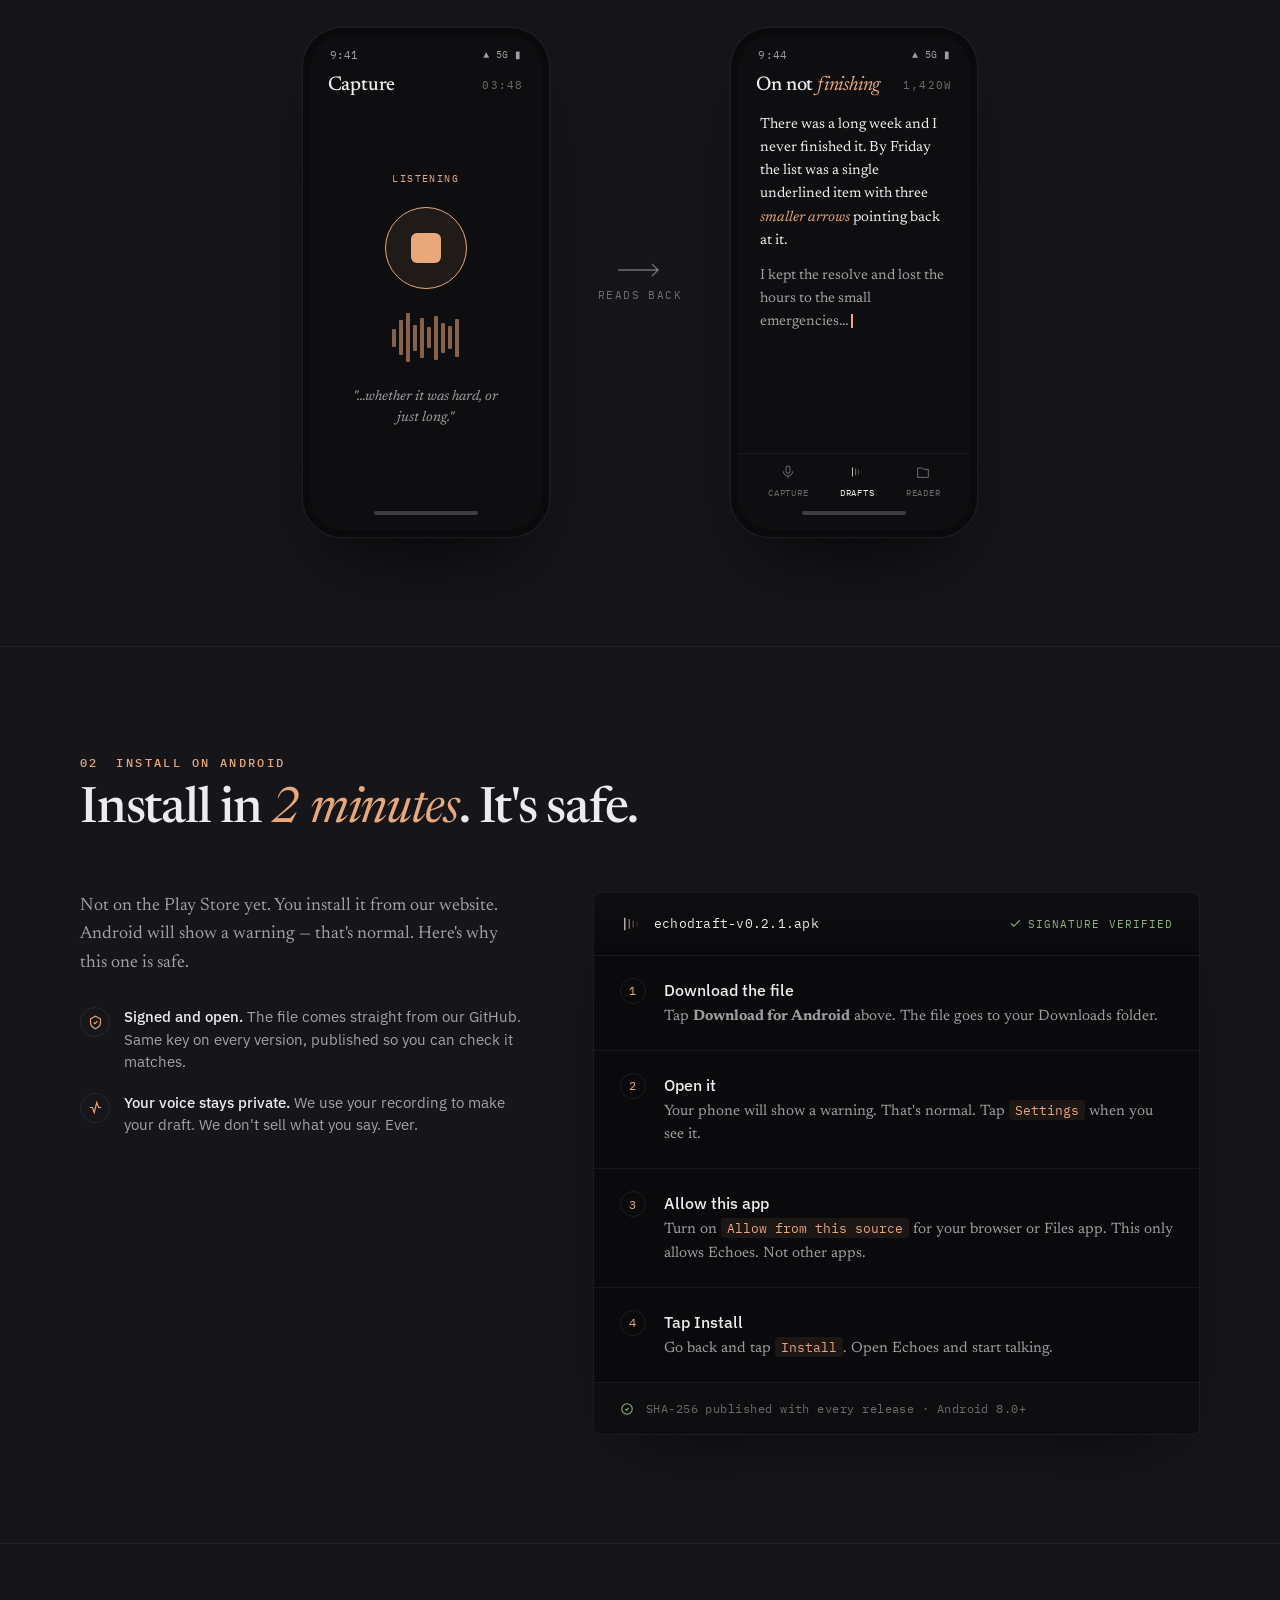
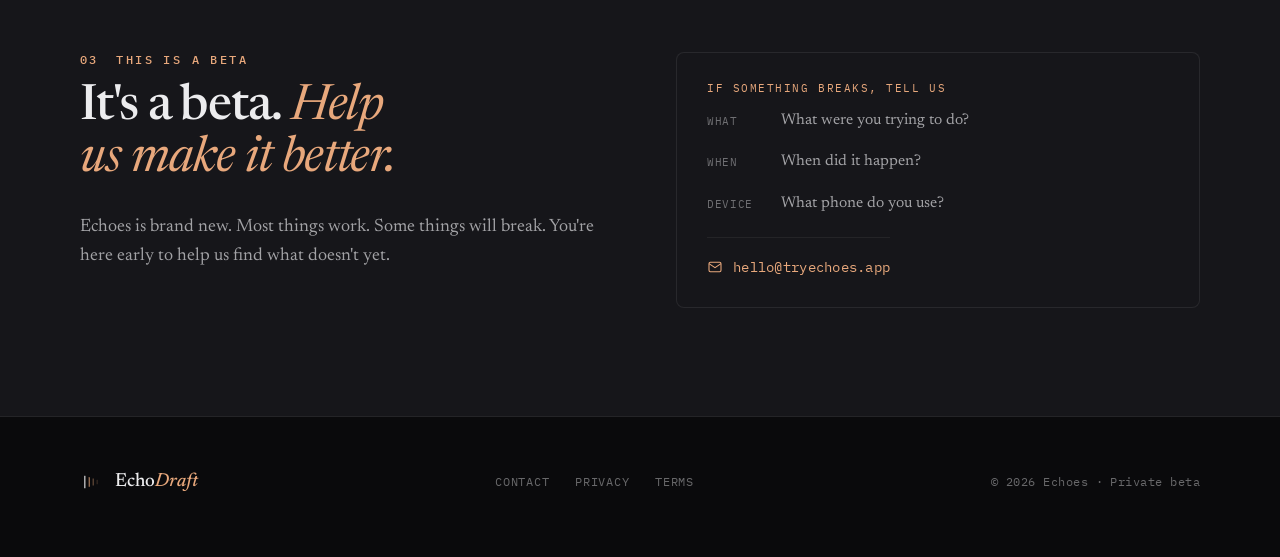
==== commit e540e6c0: "rebrand: EchoDraft → Echoes; wire tryechoes.app; fill legal name + date - All user-facing 'EchoDraft" ====
--- a/index.html
+++ b/index.html
@@ -3,10 +3,10 @@
 <head>
 <meta charset="utf-8" />
 <meta name="viewport" content="width=device-width, initial-scale=1" />
-<title>EchoDraft — Talk it out. Read it back as something you'd publish.</title>
+<title>Echoes — Talk it out. Read it back as something you'd publish.</title>
 <link rel="icon" href="/favicon.svg" type="image/svg+xml">
 <meta name="theme-color" content="#0E0E10">
-<meta name="description" content="EchoDraft is a private writing companion for Android. Talk it out; the patient editor reads it back as something you'd publish. Private beta.">
+<meta name="description" content="Echoes is a private writing companion for Android. Talk it out; the patient editor reads it back as something you'd publish. Private beta.">
 
 <!--
   Open Graph + Twitter card meta. Drives the rich preview when someone
@@ -15,23 +15,23 @@
   IMPORTANT: replace the absolute URL in og:url + og:image + twitter:image
   with your actual live URL. Twitter specifically requires absolute URLs
   (not relative paths) for the preview image to resolve. Once you point
-  echodraft.app at this Vercel project, swap the .vercel.app domain for
-  echodraft.app in all three places.
+  tryechoes.app at this Vercel project, swap the .vercel.app domain for
+  tryechoes.app in all three places.
 -->
-<meta property="og:title" content="EchoDraft — Talk it out. Read it back as something you'd publish.">
+<meta property="og:title" content="Echoes — Talk it out. Read it back as something you'd publish.">
 <meta property="og:description" content="A patient editor who carries a notebook. Speak the half-thought; a draft you'd keep arrives. Private beta · Android.">
 <meta property="og:type" content="website">
-<meta property="og:url" content="https://echodraft-beta.vercel.app/">
-<meta property="og:image" content="https://echodraft-beta.vercel.app/og-image.png">
+<meta property="og:url" content="https://tryechoes.app/">
+<meta property="og:image" content="https://tryechoes.app/og-image.png">
 <meta property="og:image:width" content="1200">
 <meta property="og:image:height" content="630">
-<meta property="og:image:alt" content="EchoDraft — Talk it out. Read it back as something you'd publish.">
-<meta property="og:site_name" content="EchoDraft">
+<meta property="og:image:alt" content="Echoes — Talk it out. Read it back as something you'd publish.">
+<meta property="og:site_name" content="Echoes">
 
 <meta name="twitter:card" content="summary_large_image">
-<meta name="twitter:title" content="EchoDraft — Talk it out. Read it back as something you'd publish.">
+<meta name="twitter:title" content="Echoes — Talk it out. Read it back as something you'd publish.">
 <meta name="twitter:description" content="A patient editor who carries a notebook. Private beta · Android.">
-<meta name="twitter:image" content="https://echodraft-beta.vercel.app/og-image.png">
+<meta name="twitter:image" content="https://tryechoes.app/og-image.png">
 <link rel="preconnect" href="https://fonts.googleapis.com">
 <link rel="preconnect" href="https://fonts.gstatic.com" crossorigin>
 <link href="https://fonts.googleapis.com/css2?family=Newsreader:ital,opsz,wght@0,6..72,400;0,6..72,500;1,6..72,400;1,6..72,500&family=IBM+Plex+Sans:wght@400;500;600&family=IBM+Plex+Mono:wght@400;500&display=swap" rel="stylesheet">
@@ -370,7 +370,7 @@
 <!-- ═══════════ NAV ═══════════ -->
 <header class="nav">
   <div class="wrap nav-in">
-    <a class="brand" href="#top" aria-label="EchoDraft home">
+    <a class="brand" href="#top" aria-label="Echoes home">
       <svg class="mark" width="26" height="26" viewBox="0 0 100 100">
         <rect class="lead" x="19.5" y="22" width="5" height="56" rx="1" fill="#ECECEE"/>
         <rect x="39.5" y="28" width="5" height="44" rx="1" fill="#E8A87C" opacity="0.78"/>
@@ -406,7 +406,7 @@
         Get a <em class="b">real draft.</em>
       </h1>
       <p class="hero-intro-sub">
-        Say what you want to write. EchoDraft asks a question or two,
+        Say what you want to write. Echoes asks a question or two,
         then writes a clean draft you can share.
       </p>
 
@@ -479,7 +479,7 @@
       <div class="step">
         <span class="n">Step two</span>
         <h3>Answer a <em>question or two.</em></h3>
-        <p>When you pause, EchoDraft asks a short follow-up. You answer. It listens.</p>
+        <p>When you pause, Echoes asks a short follow-up. You answer. It listens.</p>
         <span class="gl"><svg width="30" height="30" viewBox="0 0 24 24" fill="none" stroke="currentColor" stroke-width="1.4"><path d="M4 6h7l2 2h7v12H4z"/></svg></span>
       </div>
       <div class="step">
@@ -557,8 +557,8 @@
         </div>
         <div class="istep"><span class="num">1</span><div><div class="it">Download the file</div><p class="ib">Tap <b>Download for Android</b> above. The file goes to your Downloads folder.</p></div></div>
         <div class="istep"><span class="num">2</span><div><div class="it">Open it</div><p class="ib">Your phone will show a warning. That's normal. Tap <code>Settings</code> when you see it.</p></div></div>
-        <div class="istep"><span class="num">3</span><div><div class="it">Allow this app</div><p class="ib">Turn on <code>Allow from this source</code> for your browser or Files app. This only allows EchoDraft. Not other apps.</p></div></div>
-        <div class="istep"><span class="num">4</span><div><div class="it">Tap Install</div><p class="ib">Go back and tap <code>Install</code>. Open EchoDraft and start talking.</p></div></div>
+        <div class="istep"><span class="num">3</span><div><div class="it">Allow this app</div><p class="ib">Turn on <code>Allow from this source</code> for your browser or Files app. This only allows Echoes. Not other apps.</p></div></div>
+        <div class="istep"><span class="num">4</span><div><div class="it">Tap Install</div><p class="ib">Go back and tap <code>Install</code>. Open Echoes and start talking.</p></div></div>
         <div class="cf"><svg width="14" height="14" viewBox="0 0 24 24" fill="none" stroke="var(--success)" stroke-width="1.8"><circle cx="12" cy="12" r="9"/><path d="M9 12l2 2 4-4"/></svg>SHA-256 published with every release · Android 8.0+</div>
       </div>
     </div>
@@ -581,7 +581,7 @@
         <div class="sec-head"><span class="sec-num">03</span><span class="eyebrow">This is a beta</span></div>
         <h2 class="sec-h">It's a beta. <em>Help us make it better.</em></h2>
         <div class="body" style="margin-top:28px">
-          <p>EchoDraft is brand new. Most things work. Some things will break. You're here early to help us find what doesn't yet.</p>
+          <p>Echoes is brand new. Most things work. Some things will break. You're here early to help us find what doesn't yet.</p>
         </div>
       </div>
       <div class="beta-card">
@@ -591,9 +591,9 @@
           <li><span class="k">When</span><span class="v2">When did it happen?</span></li>
           <li><span class="k">Device</span><span class="v2">What phone do you use?</span></li>
         </ul>
-        <a class="mailto" href="mailto:hello@echodraft.app">
+        <a class="mailto" href="mailto:hello@tryechoes.app">
           <svg width="16" height="16" viewBox="0 0 24 24" fill="none" stroke="currentColor" stroke-width="1.6"><rect x="3" y="5" width="18" height="14" rx="2"/><path d="M3 7l9 6 9-6"/></svg>
-          hello@echodraft.app
+          hello@tryechoes.app
         </a>
       </div>
     </div>
@@ -608,11 +608,11 @@
       <span class="wordmark" style="font-family:var(--serif);font-size:19px;font-weight:500">Echo<span style="font-style:italic;color:var(--brass)">Draft</span></span>
     </div>
     <nav class="ft-links">
-      <a href="mailto:hello@echodraft.app">Contact</a>
+      <a href="mailto:hello@tryechoes.app">Contact</a>
       <a href="/privacy">Privacy</a>
       <a href="/terms">Terms</a>
     </nav>
-    <span class="ft-copy">© 2026 EchoDraft · Private beta</span>
+    <span class="ft-copy">© 2026 Echoes · Private beta</span>
   </div>
 </footer>
 
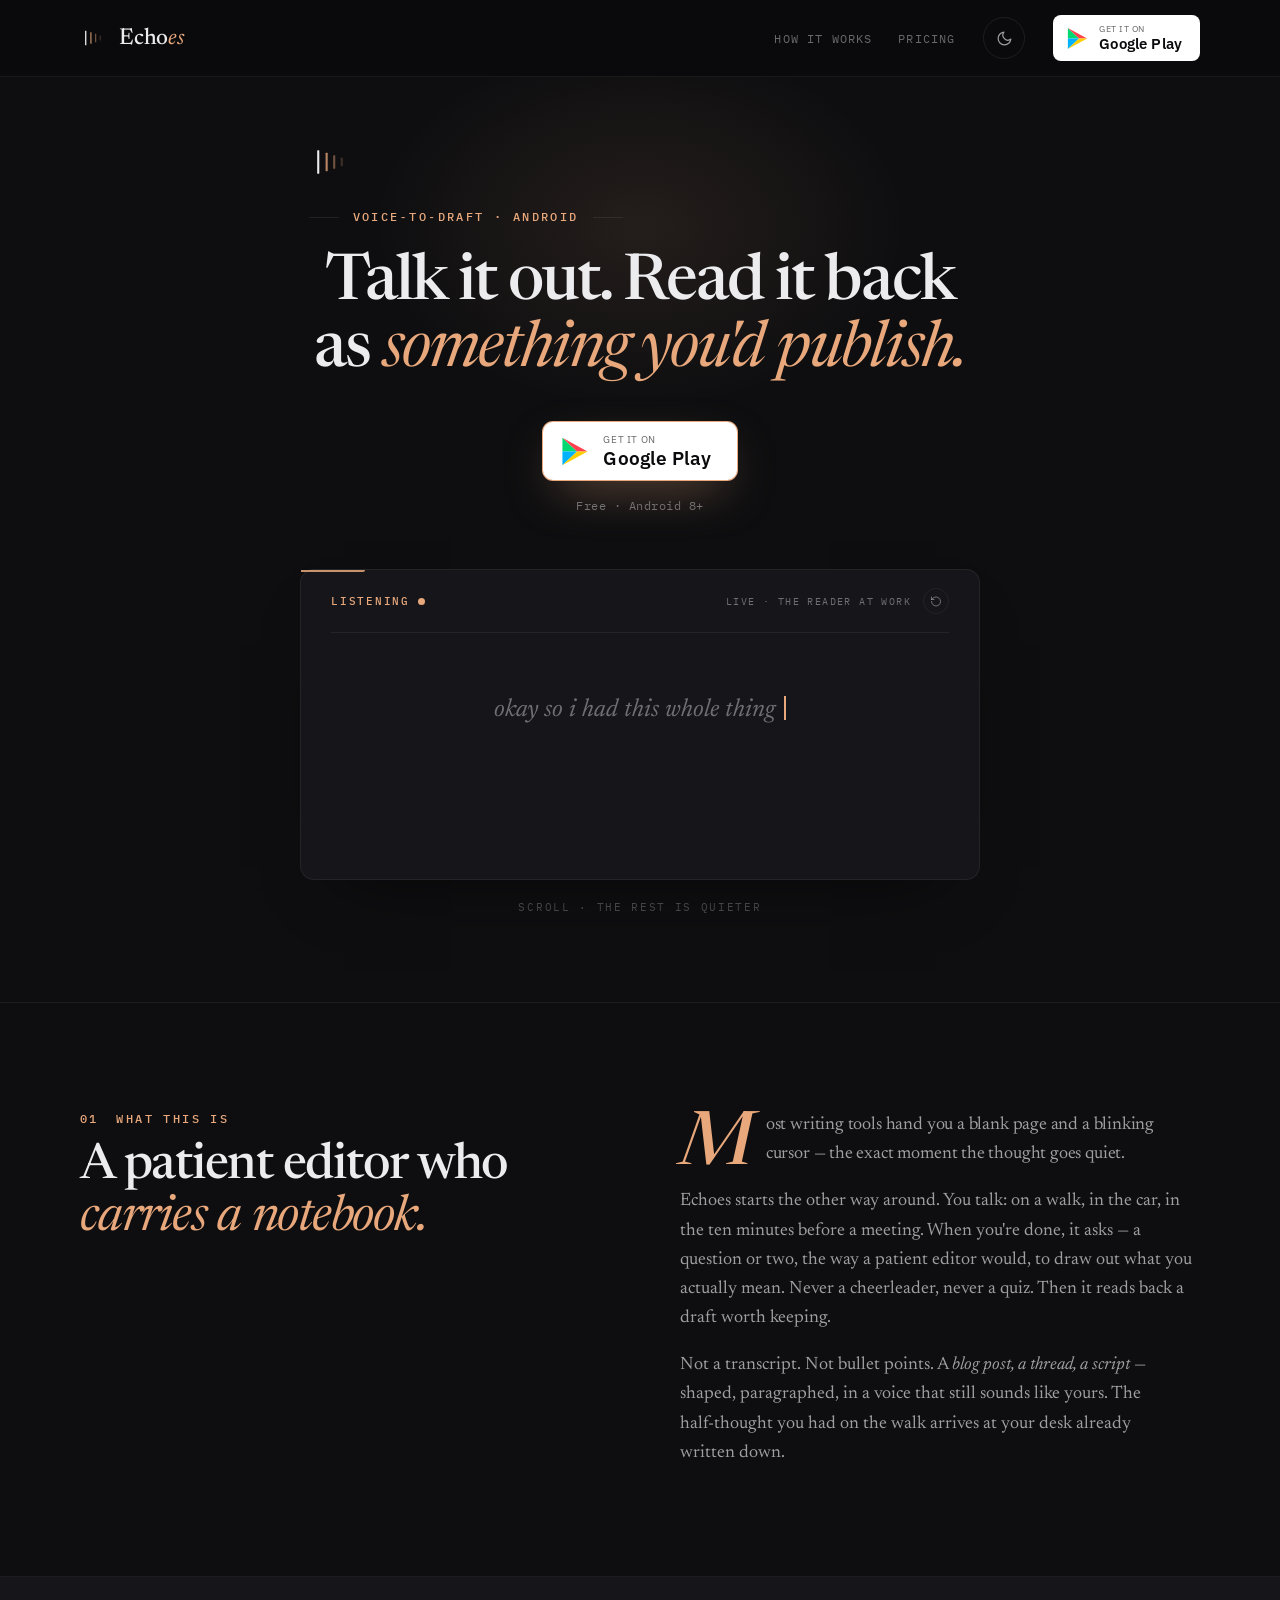
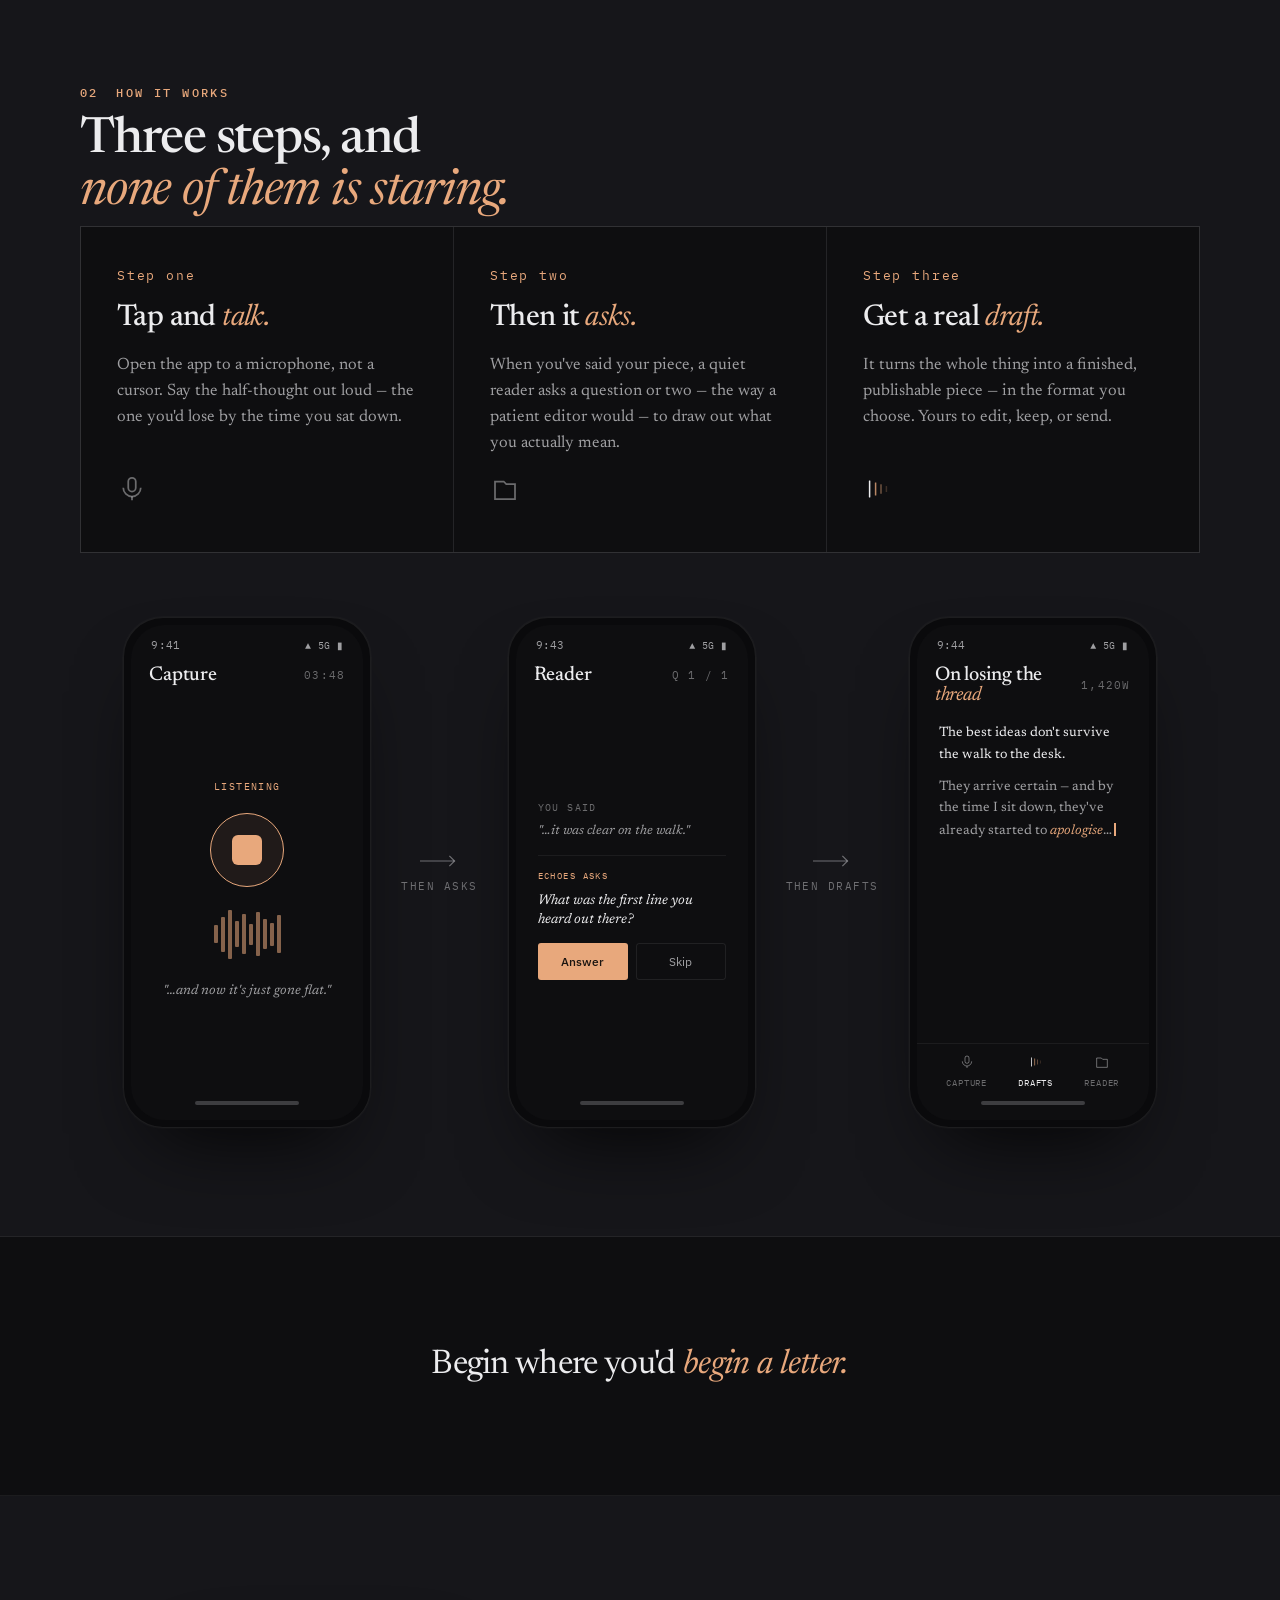
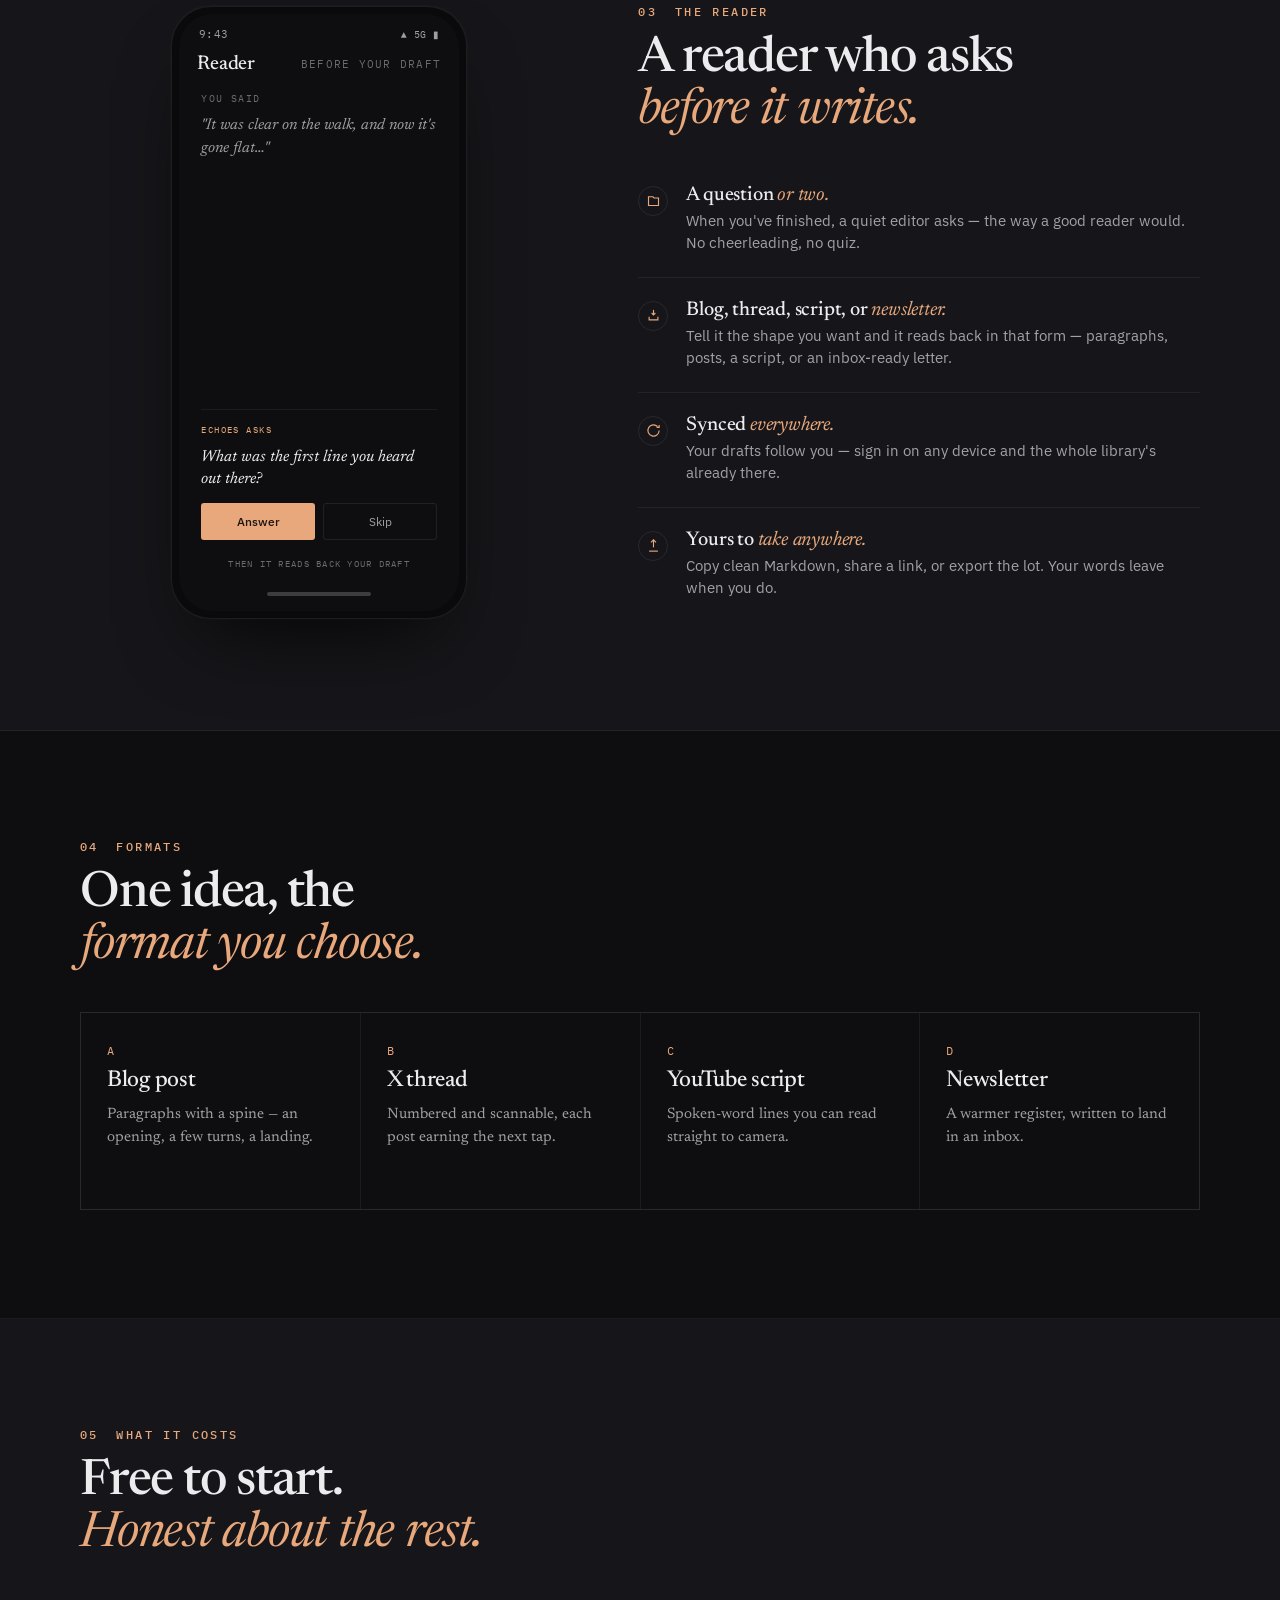
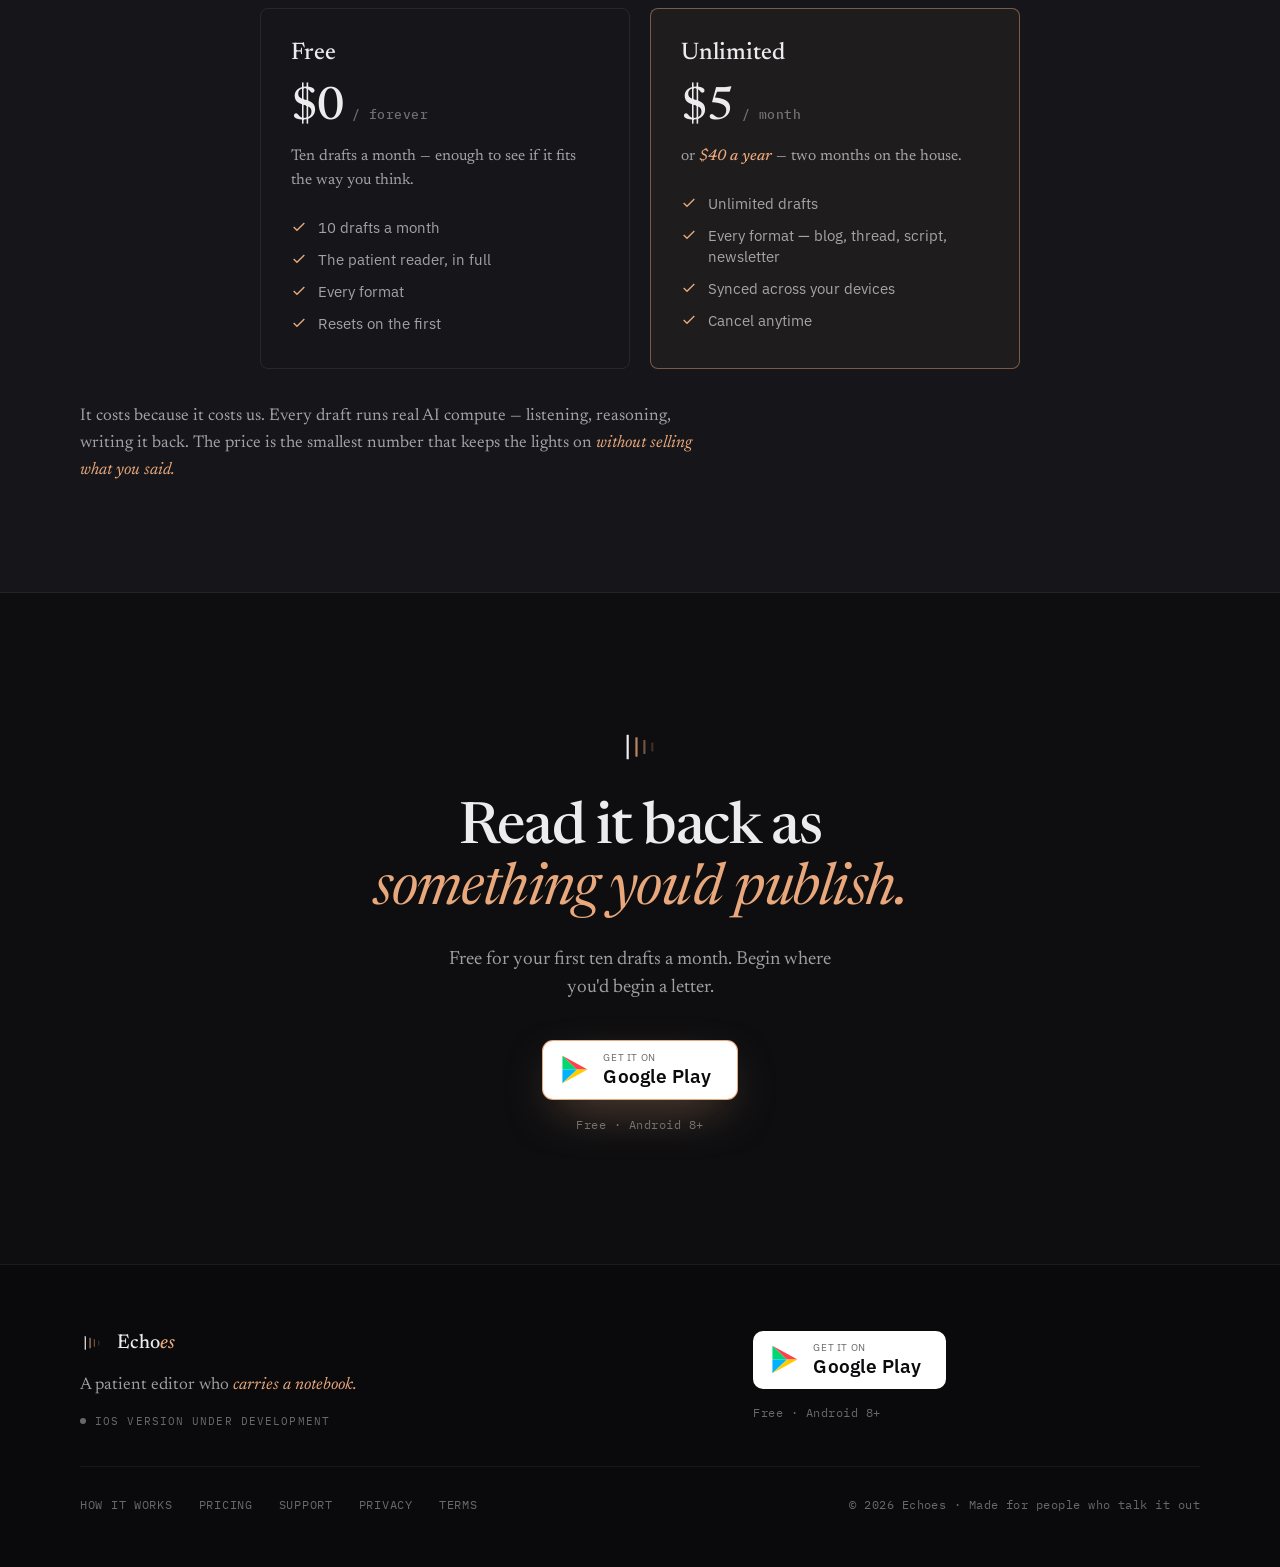
==== commit d766a71e: "landing: ship product page (Option A) — accurate framing, Echoes brand, tryechoes.app - Replace beta" ====
--- a/index.html
+++ b/index.html
@@ -4,22 +4,10 @@
 <meta charset="utf-8" />
 <meta name="viewport" content="width=device-width, initial-scale=1" />
 <title>Echoes — Talk it out. Read it back as something you'd publish.</title>
+<meta name="description" content="Echoes is a voice-to-draft writing app for Android. Talk it out; a patient reader asks one good question; read it back as a draft worth keeping. Free on Google Play." />
 <link rel="icon" href="/favicon.svg" type="image/svg+xml">
-<meta name="theme-color" content="#0E0E10">
-<meta name="description" content="Echoes is a private writing companion for Android. Talk it out; the patient editor reads it back as something you'd publish. Private beta.">
-
-<!--
-  Open Graph + Twitter card meta. Drives the rich preview when someone
-  shares the URL on Slack, WhatsApp, iMessage, Twitter, LinkedIn, Discord.
-
-  IMPORTANT: replace the absolute URL in og:url + og:image + twitter:image
-  with your actual live URL. Twitter specifically requires absolute URLs
-  (not relative paths) for the preview image to resolve. Once you point
-  tryechoes.app at this Vercel project, swap the .vercel.app domain for
-  tryechoes.app in all three places.
--->
 <meta property="og:title" content="Echoes — Talk it out. Read it back as something you'd publish.">
-<meta property="og:description" content="A patient editor who carries a notebook. Speak the half-thought; a draft you'd keep arrives. Private beta · Android.">
+<meta property="og:description" content="A voice-to-draft app for Android. Talk it out; a patient reader asks a question; read it back as a draft worth keeping.">
 <meta property="og:type" content="website">
 <meta property="og:url" content="https://tryechoes.app/">
 <meta property="og:image" content="https://tryechoes.app/og-image.png">
@@ -27,10 +15,9 @@
 <meta property="og:image:height" content="630">
 <meta property="og:image:alt" content="Echoes — Talk it out. Read it back as something you'd publish.">
 <meta property="og:site_name" content="Echoes">
-
 <meta name="twitter:card" content="summary_large_image">
 <meta name="twitter:title" content="Echoes — Talk it out. Read it back as something you'd publish.">
-<meta name="twitter:description" content="A patient editor who carries a notebook. Private beta · Android.">
+<meta name="twitter:description" content="Talk it out; a patient reader asks a question; read it back as a draft worth keeping. Android.">
 <meta name="twitter:image" content="https://tryechoes.app/og-image.png">
 <link rel="preconnect" href="https://fonts.googleapis.com">
 <link rel="preconnect" href="https://fonts.gstatic.com" crossorigin>
@@ -50,12 +37,37 @@
     --divider:rgba(255,255,255,0.08);
     --success:#8FB079;
     --type-scale:1;
+    --mark-lead:#ECECEE;
+    --cta-bg:#FFFFFF;
+    --cta-fg:#0B0B0D;
+    --glow:rgba(232,168,124,.10);
     --mono:ui-monospace,'IBM Plex Mono',SFMono-Regular,Menlo,monospace;
     --serif:'Newsreader',Georgia,serif;
     --sans:'IBM Plex Sans',-apple-system,BlinkMacSystemFont,system-ui,sans-serif;
     --maxw:1200px;
     --margin:120px;
   }
+  [data-theme="light"]{
+    --bg:#EFEDE7;
+    --bg-raised:#FBFAF6;
+    --bg-deep:#E7E4DC;
+    --paper:#1A1714;
+    --paper-2:rgba(26,23,20,0.64);
+    --paper-3:rgba(26,23,20,0.42);
+    --brass:#B0662A;
+    --brass-deep:#9C7A4A;
+    --on-brass:#FFFFFF;
+    --hairline:rgba(26,23,20,0.09);
+    --divider:rgba(26,23,20,0.13);
+    --mark-lead:#1A1714;
+    --cta-bg:#0B0B0D;
+    --cta-fg:#FFFFFF;
+    --glow:rgba(176,102,42,.12);
+  }
+  [data-accent="clay"]{--brass:#C25A42;--brass-deep:#C25A42;--glow:rgba(194,90,66,.12)}
+  [data-accent="sage"]{--brass:#7E9166;--brass-deep:#7E9166;--glow:rgba(126,145,102,.12)}
+  [data-theme="light"][data-accent="clay"]{--brass:#B24A33}
+  [data-theme="light"][data-accent="sage"]{--brass:#5E7348}
   *{box-sizing:border-box}
   html{scroll-behavior:smooth}
   body{
@@ -63,6 +75,7 @@
     font-family:var(--sans);font-weight:400;
     -webkit-font-smoothing:antialiased;text-rendering:optimizeLegibility;
     overflow-x:hidden;
+    transition:background .4s ease,color .4s ease;
   }
   ::selection{background:rgba(232,168,124,.22);color:var(--paper)}
   a{color:inherit;text-decoration:none}
@@ -92,8 +105,30 @@
   .chip .dot{width:6px;height:6px;border-radius:50%;background:var(--brass)}
   .chip.live .dot{box-shadow:0 0 0 0 rgba(232,168,124,.5)}
 
+  /* ── Google Play badge (real logo, theme-aware so it always stands out) ── */
+  .gplay{display:inline-flex;align-items:center;gap:13px;height:58px;padding:0 24px 0 16px;border-radius:10px;cursor:pointer;text-decoration:none;background:var(--cta-bg);color:var(--cta-fg);border:1px solid transparent;transition:transform .18s ease,box-shadow .22s ease,filter .18s ease}
+  .gplay .gi{width:30px;height:33px;flex:0 0 auto;display:block;object-fit:contain}
+  .gplay .tx{display:flex;flex-direction:column;line-height:1;text-align:left}
+  .gplay .tx .o{font-family:var(--sans);font-size:10px;letter-spacing:.06em;opacity:.62;margin-bottom:4px}
+  .gplay .tx .n{font-family:var(--sans);font-size:19px;font-weight:600;letter-spacing:.01em}
+  .gplay:hover{transform:translateY(-1px);filter:brightness(1.04)}
+  /* emphasis: hero + finale primary CTA — brass glow makes it pop */
+  .gplay-cta{box-shadow:0 0 0 1px var(--brass),0 18px 50px -16px rgba(232,168,124,.55)}
+  .gplay-cta:hover{box-shadow:0 0 0 1px var(--brass),0 22px 60px -16px rgba(232,168,124,.7)}
+  .gplay-sm{height:46px;padding:0 17px 0 12px;gap:10px;border-radius:8px}
+  .gplay-sm .gi{width:23px;height:25px}
+  .gplay-sm .tx .o{font-size:8.5px;margin-bottom:3px}
+  .gplay-sm .tx .n{font-size:15px}
+
+  /* ── star rating ── */
+  .rating{display:inline-flex;align-items:center;gap:11px;font-family:var(--mono);font-size:12px;letter-spacing:.04em;color:var(--paper-3);white-space:nowrap}
+  .rating .stars{color:var(--brass);letter-spacing:.12em;font-size:13px}
+  .rating b{color:var(--paper-2);font-weight:500}
+
   /* ── mark / pulse ── */
   .mark{display:block}
+  .lead{fill:var(--mark-lead)}
+  .mark rect:not(.lead){fill:var(--brass)}
   @media (prefers-reduced-motion:no-preference){
     body.pulse .lead{animation:leadblink 1.05s steps(1,end) infinite}
   }
@@ -102,10 +137,21 @@
 
   /* ── NAV ── */
   header.nav{position:sticky;top:0;z-index:40;background:rgba(10,10,12,.72);backdrop-filter:saturate(140%) blur(14px);border-bottom:1px solid var(--hairline)}
+  [data-theme="light"] header.nav{background:rgba(247,245,240,.82)}
   .nav-in{display:flex;align-items:center;justify-content:space-between;height:76px}
   .brand{display:flex;align-items:center;gap:13px}
   .brand .wordmark{font-family:var(--serif);font-size:23px;font-weight:500;letter-spacing:-.01em}
   .brand .wordmark .d{font-style:italic;color:var(--brass);font-weight:400}
+  .nav-right{display:flex;align-items:center;gap:28px}
+  .nav-links{display:flex;gap:26px;font-family:var(--mono);font-size:11.5px;letter-spacing:.1em;text-transform:uppercase;color:var(--paper-3)}
+  .nav-links a:hover{color:var(--paper)}
+  @media(max-width:640px){.nav-links{display:none}}
+  .theme-toggle{display:inline-flex;align-items:center;justify-content:center;width:42px;height:42px;border-radius:50%;border:1px solid var(--divider);background:transparent;color:var(--paper-2);cursor:pointer;transition:border-color .18s ease,color .18s ease,background .18s ease}
+  .theme-toggle:hover{border-color:rgba(255,255,255,.22);color:var(--paper)}
+  [data-theme="light"] .theme-toggle:hover{border-color:rgba(26,23,20,.22)}
+  .theme-toggle .ic-sun{display:none}
+  [data-theme="light"] .theme-toggle .ic-moon{display:none}
+  [data-theme="light"] .theme-toggle .ic-sun{display:block}
 
   /* ── HERO shared ── */
   .hero{position:relative;border-bottom:1px solid var(--hairline)}
@@ -121,67 +167,79 @@
   /* hero: LIVING DRAFT — the only hero */
   .hero-living{display:block}
 
-  /* ── HERO INTRO (above the animation) ──
-     Explicit framing: brand mark + sub-label, the headline, a short
-     descriptive paragraph. Sits above the living-draft animation so
-     visitors know what they're seeing before the demo plays. */
-  .hero-intro{
-    padding:96px 0 24px;
-    display:flex;flex-direction:column;align-items:center;text-align:center;
-    gap:22px;
-  }
-  .hero-intro-eyebrow{
-    display:flex;align-items:center;gap:10px;
-    font-family:var(--mono);font-size:11.5px;font-weight:500;
-    letter-spacing:.16em;text-transform:uppercase;color:var(--paper-3);
-  }
-  .hero-intro-h{
-    max-width:18ch;
-    /* Slightly smaller than the centered-hero default — leaves vertical
-       room for the animation below to breathe. */
-    font-size:calc(64px*var(--type-scale));line-height:1.04;
-  }
-  .hero-intro-sub{
-    font-family:var(--serif);font-size:19px;line-height:1.55;
-    color:var(--paper-2);max-width:50ch;
-  }
-
-  /* ── HERO: LIVING DRAFT ──
-     Now sits beneath the intro, so the band can be shorter and the
-     animation reads as proof of the headline above (not a riddle). */
-  .hero-living .hero-grid{display:flex;flex-direction:column;align-items:center;text-align:center;min-height:auto;justify-content:center;padding:8px 0 96px;gap:0}
-  .living-stage{width:100%;max-width:760px;display:flex;flex-direction:column;align-items:center}
-  .living-mark{margin-bottom:30px}
-  .living-eyebrow{font-family:var(--mono);font-size:12px;font-weight:500;letter-spacing:.2em;text-transform:uppercase;color:var(--brass);height:14px;transition:opacity .5s ease}
-  .living-eyebrow .cur{display:inline-block;width:7px;height:7px;border-radius:50%;background:var(--brass);margin-left:6px;transform:translateY(-1px);animation:dotpulse 1.05s steps(1,end) infinite}
+  /* ── HERO (CTA above, animated demo below) ── */
+  .hero{position:relative;overflow:hidden}
+  .hero::before{content:'';position:absolute;left:50%;top:-12%;width:760px;height:520px;transform:translateX(-50%);background:radial-gradient(50% 50% at 50% 50%,var(--glow),transparent 70%);pointer-events:none;z-index:0}
+  .hero2{position:relative;z-index:1;display:flex;flex-direction:column;align-items:center;text-align:center;padding:64px 0 88px;min-height:calc(100vh - 76px);justify-content:center;gap:0}
+  .hero-mark{margin-bottom:26px}
+  .hero-kicker{display:flex;align-items:center;gap:14px;margin-bottom:26px}
+  .hero-kicker .rule{height:1px;width:30px;background:var(--divider)}
+  .hero-h1{font-size:calc(64px*var(--type-scale));line-height:1.04;letter-spacing:-.03em;max-width:17ch;margin:0}
+  .hero-h1 .b{font-style:italic;color:var(--brass);font-weight:400}
+  .hero-cta2{display:flex;flex-direction:column;align-items:center;gap:18px;margin-top:38px}
+
+  /* live demo card */
+  .hero-demo{display:flex;flex-direction:column;align-items:center;gap:20px;margin-top:56px;width:100%}
+  .demo-card{position:relative;width:100%;max-width:680px;background:var(--bg-raised);border:1px solid var(--hairline);border-radius:14px;padding:18px 30px 30px;box-shadow:0 30px 70px -44px rgba(0,0,0,.8)}
+  .demo-card::before{content:'';position:absolute;left:0;top:0;height:2px;width:64px;background:var(--brass);border-radius:0 0 2px 0;opacity:.85}
+  .demo-head{display:flex;align-items:center;justify-content:space-between;gap:16px;padding-bottom:18px;border-bottom:1px solid var(--hairline);margin-bottom:6px}
+  .demo-dot{font-family:var(--mono);font-size:11px;font-weight:500;letter-spacing:.16em;text-transform:uppercase;color:var(--brass);display:inline-flex;align-items:center;transition:opacity .5s ease}
+  .demo-dot .cur{display:inline-block;width:7px;height:7px;border-radius:50%;background:var(--brass);margin-left:8px;animation:dotpulse 1.05s steps(1,end) infinite}
+  .demo-tag{font-family:var(--mono);font-size:10px;letter-spacing:.14em;text-transform:uppercase;color:var(--paper-3)}
+  .demo-meta{display:flex;align-items:center;gap:12px}
+  .demo-replay{display:inline-flex;align-items:center;justify-content:center;width:26px;height:26px;border-radius:50%;border:1px solid var(--hairline);background:transparent;color:var(--paper-3);cursor:pointer;transition:color .18s ease,border-color .18s ease,transform .3s ease;flex:0 0 auto}
+  .demo-replay:hover{color:var(--brass);border-color:var(--divider);transform:rotate(-150deg)}
+  .demo-replay svg{display:block}
   @keyframes dotpulse{0%,52%{opacity:1}60%,100%{opacity:.25}}
-  .living-textwrap{position:relative;width:100%;margin-top:34px;min-height:280px;display:flex;align-items:center;justify-content:center}
-  /* Conversation stack — fills the textwrap; turns appear top-to-bottom
-     as the animation plays out. All blur out together when the draft
-     resolves. */
-  .living-convo{display:flex;flex-direction:column;align-items:center;gap:18px;max-width:36ch;transition:opacity .6s ease,filter .6s ease}
-  .living-convo.gone{opacity:0;filter:blur(6px)}
-  /* User voice — dim italic paper, exactly what someone speaking sounds
-     like in text form. Smaller than the original raw style so two turns
-     fit comfortably. */
-  .living-voice{font-family:var(--serif);font-style:italic;font-size:22px;line-height:1.45;color:var(--paper-3);text-align:center}
-  .living-voice .tc{display:inline-block;width:2px;height:.95em;background:var(--brass);transform:translateY(4px);margin-left:3px;animation:dotpulse 1.05s steps(1,end) infinite}
-  /* Reader's question — italic brass, the brand accent. Visually marks
-     it as the AI's contribution, distinct from the dim user voice. */
-  .living-question{font-family:var(--serif);font-style:italic;font-size:22px;line-height:1.45;color:var(--brass);text-align:center;opacity:0;transform:translateY(6px);transition:opacity .55s ease,transform .55s ease}
-  .living-question.show{opacity:1;transform:none}
-  .living-draft{position:absolute;inset:0;display:flex;flex-direction:column;align-items:center;justify-content:center;gap:14px;pointer-events:none}
-  .living-draft p{font-family:var(--serif);font-size:30px;line-height:1.34;letter-spacing:-.01em;color:var(--paper);max-width:30ch;margin:0;opacity:0;transform:translateY(10px);transition:opacity .7s ease,transform .7s ease}
+  .living-textwrap{position:relative;width:100%;min-height:210px;display:flex;flex-direction:column;align-items:center;justify-content:center}
+  .living-raw{font-family:var(--serif);font-style:italic;font-size:25px;line-height:1.5;color:var(--paper-3);max-width:34ch;transition:opacity .6s ease,filter .6s ease}
+  .living-raw.gone{opacity:0;filter:blur(6px)}
+  .living-raw .tc{display:inline-block;width:2px;height:.95em;background:var(--brass);transform:translateY(4px);margin-left:3px;animation:dotpulse 1.05s steps(1,end) infinite}
+  .living-probe{display:flex;flex-direction:column;align-items:center;gap:8px;margin-top:20px;max-width:34ch;opacity:0;transform:translateY(8px);transition:opacity .5s ease,transform .5s ease}
+  .living-probe.show{opacity:1;transform:none}
+  .living-probe.gone{opacity:0;filter:blur(6px);transition:opacity .5s ease,filter .5s ease}
+  .living-probe .pl{font-family:var(--mono);font-size:10px;letter-spacing:.16em;text-transform:uppercase;color:var(--brass)}
+  .living-probe .pq{font-family:var(--serif);font-style:italic;font-size:18.5px;line-height:1.4;color:var(--paper-2)}
+  .living-draft{position:absolute;inset:0;display:flex;flex-direction:column;align-items:center;justify-content:center;gap:12px;pointer-events:none}
+  .living-draft p{font-family:var(--serif);font-size:26px;line-height:1.32;letter-spacing:-.01em;color:var(--paper);max-width:32ch;margin:0;opacity:0;transform:translateY(10px);transition:opacity .7s ease,transform .7s ease}
   .living-draft p em{font-style:italic;color:var(--brass);font-weight:400}
-  .living-draft.show{pointer-events:auto}
   .living-draft.show p{opacity:1;transform:none}
   .living-draft.show p:nth-child(2){transition-delay:.55s}
-  /* CTA block in the hero intro — visible from page load so visitors
-     don't have to wait for the demo animation below to finish before
-     they can download. */
-  .hero-intro-cta{margin-top:14px;display:flex;flex-direction:column;align-items:center;gap:14px}
-  .hero-intro-cta .hero-meta{font-family:var(--mono);font-size:12.5px;letter-spacing:.06em;color:var(--paper-3)}
-  .hero-intro-cta .hero-meta b{color:var(--paper-2);font-weight:500}
+  .living-scrollhint{font-family:var(--mono);font-size:10.5px;letter-spacing:.16em;text-transform:uppercase;color:var(--paper-3);opacity:.6}
+
+  /* ── HERO VARIANTS (toggle via Tweaks) ── */
+  /* Waveform — voice-first identity */
+  .hero-wave{display:none}
+  [data-herostyle="wave"] .hero2{display:none}
+  [data-herostyle="wave"] .hero-wave{display:flex}
+  .hero-wave{position:relative;z-index:1;flex-direction:column;align-items:center;text-align:center;min-height:calc(100vh - 76px);justify-content:center;padding:64px 0 88px;gap:0}
+  .wave-band{margin:42px auto 0;display:flex;align-items:center;justify-content:center;gap:4px;height:104px;width:100%;max-width:600px}
+  .wave-band .wb{width:4px;border-radius:2px;background:var(--brass);opacity:.5;transform-origin:center;transform:scaleY(.4)}
+  @media (prefers-reduced-motion:no-preference){.wave-band .wb{animation:wbpulse 1.7s ease-in-out infinite}}
+  @keyframes wbpulse{0%,100%{transform:scaleY(.32)}50%{transform:scaleY(1)}}
+  .wave-cap{margin-top:34px;font-family:var(--serif);font-style:italic;font-size:21px;line-height:1.5;color:var(--paper-2);max-width:30ch}
+  .wave-cap em{color:var(--brass);font-style:italic}
+
+  @media (max-width:980px){
+    .hero-wave{min-height:auto;padding:48px 0 64px}
+  }
+
+  /* ── Tweaks panel (review tool — toggle from toolbar) ── */
+  #tw{position:fixed;right:20px;bottom:20px;z-index:9999;width:250px;background:rgba(16,16,18,.95);backdrop-filter:blur(16px) saturate(140%);border:1px solid rgba(255,255,255,.12);border-radius:11px;box-shadow:0 24px 60px -20px rgba(0,0,0,.8);font-family:'IBM Plex Sans',sans-serif;color:#ECECEE;display:none;overflow:hidden}
+  #tw.on{display:block}
+  #tw .twh{display:flex;align-items:center;justify-content:space-between;padding:13px 15px;border-bottom:1px solid rgba(255,255,255,.08);cursor:grab}
+  #tw .twh .t{font-family:ui-monospace,monospace;font-size:11px;letter-spacing:.18em;text-transform:uppercase;color:#E8A87C}
+  #tw .twh button{background:none;border:none;color:rgba(236,236,238,.5);cursor:pointer;font-size:16px;line-height:1;padding:2px 4px}
+  #tw .twb{padding:15px;display:flex;flex-direction:column;gap:17px}
+  #tw .grp .l{font-family:ui-monospace,monospace;font-size:10px;letter-spacing:.12em;text-transform:uppercase;color:rgba(236,236,238,.5);margin-bottom:9px;display:block}
+  #tw .seg{display:flex;gap:6px;flex-wrap:wrap}
+  #tw .seg button{flex:1;min-width:0;background:rgba(255,255,255,.04);border:1px solid rgba(255,255,255,.1);color:rgba(236,236,238,.7);font-size:11.5px;font-family:inherit;padding:8px 4px;border-radius:5px;cursor:pointer;transition:.15s;white-space:nowrap}
+  #tw .seg button.sel{background:#E8A87C;border-color:#E8A87C;color:#1A1410;font-weight:500}
+  #tw .sw-row{display:flex;gap:8px}
+  #tw .sw-row .s{width:30px;height:30px;border-radius:50%;border:2px solid transparent;cursor:pointer;outline:1px solid rgba(255,255,255,.14);outline-offset:-1px}
+  #tw .sw-row .s.sel{border-color:#ECECEE}
+  #tw .twbtn{width:100%;background:rgba(255,255,255,.05);border:1px solid rgba(255,255,255,.12);color:#ECECEE;font-family:inherit;font-size:12.5px;padding:9px;border-radius:6px;cursor:pointer}
+  #tw .twbtn:hover{background:rgba(255,255,255,.09)}
 
   /* ── PHONE ── */
   .phone{width:296px;flex:0 0 auto;background:var(--bg-deep);border:1px solid var(--divider);border-radius:40px;padding:7px;box-shadow:0 40px 80px -34px rgba(0,0,0,.85),0 0 0 1px rgba(255,255,255,.02)}
@@ -264,7 +322,7 @@
   .card-install .cf{padding:18px 26px;display:flex;align-items:center;gap:12px;font-family:var(--mono);font-size:11.5px;color:var(--paper-3);letter-spacing:.04em;background:rgba(255,255,255,.015)}
 
   /* PRICING */
-  .tiers{display:grid;grid-template-columns:repeat(3,1fr);gap:20px;margin-top:8px}
+  .tiers{display:grid;grid-template-columns:repeat(2,1fr);gap:20px;margin-top:8px;max-width:760px;margin-left:auto;margin-right:auto}
   .tier{border:1px solid var(--divider);border-radius:8px;padding:32px 30px 34px;display:flex;flex-direction:column;gap:6px;min-height:300px}
   .tier.feature{border-color:rgba(232,168,124,.45);background:rgba(232,168,124,.04)}
   .tier .tname{font-family:var(--serif);font-size:24px;font-weight:500}
@@ -278,6 +336,49 @@
   .why-cost{margin-top:34px;font-family:var(--serif);font-size:17px;line-height:1.6;color:var(--paper-2);max-width:62ch}
   .why-cost em{font-style:italic;color:var(--brass)}
 
+  /* READER SPOTLIGHT */
+  .reader{display:grid;grid-template-columns:.92fr 1.08fr;gap:80px;align-items:center}
+  .reader .feats{margin-top:26px}
+  .feat{display:grid;grid-template-columns:auto 1fr;gap:18px;padding:22px 0;border-bottom:1px solid var(--hairline)}
+  .feat:last-child{border-bottom:none}
+  .feat .fi{width:30px;height:30px;flex:0 0 30px;border-radius:50%;border:1px solid var(--divider);display:flex;align-items:center;justify-content:center;color:var(--brass);margin-top:1px}
+  .feat .ft{font-family:var(--serif);font-size:20px;font-weight:500;letter-spacing:-.01em;margin-bottom:5px}
+  .feat .ft em{font-style:italic;color:var(--brass);font-weight:400}
+  .feat .fd{font-size:14.5px;line-height:1.55;color:var(--paper-2)}
+  .reader .stage{display:flex;justify-content:center}
+  /* reader probe card inside phone */
+  .rcard{margin-top:auto;border-top:1px solid var(--hairline);padding-top:14px;display:flex;flex-direction:column;gap:11px}
+  .rcard .ql{font-family:var(--mono);font-size:9px;letter-spacing:.16em;text-transform:uppercase;color:var(--brass)}
+  .rcard .q{font-family:var(--serif);font-style:italic;font-size:16px;line-height:1.38;color:var(--paper)}
+  .rcard .acts{display:flex;gap:8px;margin-top:2px}
+  .rcard .acts .mini{flex:1;text-align:center;font-family:var(--sans);font-size:12px;padding:10px;border-radius:3px;border:1px solid var(--divider);color:var(--paper-2)}
+  .rcard .acts .mini.pri{background:var(--brass);color:var(--on-brass);border-color:transparent;font-weight:500}
+
+  /* FORMATS */
+  .formats{display:grid;grid-template-columns:repeat(4,1fr);gap:1px;background:var(--hairline);border:1px solid var(--hairline);margin-top:8px}
+  .fmt{background:var(--bg);padding:30px 26px 34px;display:flex;flex-direction:column;gap:11px;min-height:196px}
+  .fmt .fmt-k{font-family:var(--mono);font-size:12px;letter-spacing:.16em;color:var(--brass)}
+  .fmt .fmt-n{font-family:var(--serif);font-size:23px;font-weight:500;letter-spacing:-.012em}
+  .fmt .fmt-d{font-family:var(--serif);font-size:15px;line-height:1.55;color:var(--paper-2);margin:0}
+
+  /* VOICES */
+  .voices{display:grid;grid-template-columns:repeat(3,1fr);gap:1px;background:var(--hairline);border:1px solid var(--hairline);margin-top:8px}
+  .voice{background:var(--bg);padding:38px 34px;display:flex;flex-direction:column;gap:20px;min-height:230px}
+  .voice .q{font-family:var(--serif);font-size:19px;line-height:1.5;color:var(--paper);letter-spacing:-.005em}
+  .voice .q em{font-style:italic;color:var(--brass);font-weight:400}
+  .voice .by{margin-top:auto;font-family:var(--mono);font-size:10.5px;letter-spacing:.08em;color:var(--paper-3);text-transform:uppercase;line-height:1.6}
+  .voice .by b{color:var(--paper-2);font-weight:500}
+
+  /* FINALE */
+  .finale{display:flex;flex-direction:column;align-items:center;text-align:center;gap:0;padding:24px 0}
+  .finale .fmark{margin-bottom:30px}
+  .finale h2{font-size:calc(58px*var(--type-scale));line-height:1.04;letter-spacing:-.025em;max-width:17ch;margin:0}
+  .finale h2 em{font-style:italic;color:var(--brass);font-weight:400}
+  .finale .fsub{font-family:var(--serif);font-size:19px;line-height:1.5;color:var(--paper-2);margin:26px 0 38px;max-width:40ch}
+  .finale .fcta{display:flex;flex-direction:column;align-items:center;gap:18px}
+
+  /* PRICING (unused beta classes left intact above) */
+
   /* BETA */
   .beta{display:grid;grid-template-columns:1fr 1fr;gap:72px;align-items:start}
   .beta .body p{font-family:var(--serif);font-size:18px;line-height:1.62;color:var(--paper-2);margin:0 0 18px}
@@ -290,25 +391,35 @@
   .mailto{display:inline-flex;align-items:center;gap:10px;font-family:var(--mono);font-size:14px;letter-spacing:.02em;color:var(--brass);border-top:1px solid var(--hairline);padding-top:20px}
 
   /* FOOTER */
-  footer.ft{padding:54px 0 64px;background:var(--bg-deep)}
-  .ft-in{display:flex;align-items:center;justify-content:space-between;gap:24px;flex-wrap:wrap}
-  .ft-in .lhs{display:flex;align-items:center;gap:13px}
+  footer.ft{padding:66px 0 56px;background:var(--bg-deep)}
+  .ft-top{display:grid;grid-template-columns:1.4fr 1fr;gap:48px;align-items:start;padding-bottom:38px;border-bottom:1px solid var(--hairline)}
+  .ft-brand{display:flex;align-items:center;gap:13px;margin-bottom:18px}
+  .ft-brand .wordmark{font-family:var(--serif);font-size:20px;font-weight:500}
+  .ft-tag{font-family:var(--serif);font-size:17px;line-height:1.5;color:var(--paper-2);max-width:34ch}
+  .ft-tag em{font-style:italic;color:var(--brass)}
+  .ft-soon{margin-top:16px;font-family:var(--mono);font-size:11px;letter-spacing:.1em;text-transform:uppercase;color:var(--paper-3);display:inline-flex;align-items:center;gap:9px}
+  .ft-soon::before{content:'';width:6px;height:6px;border-radius:50%;background:var(--paper-3)}
+  .ft-get{display:flex;flex-direction:column;align-items:flex-start;gap:16px}
+  .ft-bottom{display:flex;align-items:center;justify-content:space-between;gap:20px;flex-wrap:wrap;padding-top:30px}
   .ft-links{display:flex;gap:26px;font-family:var(--mono);font-size:12px;letter-spacing:.06em;color:var(--paper-3);text-transform:uppercase}
   .ft-links a:hover{color:var(--paper-2)}
   .ft-copy{font-family:var(--mono);font-size:11.5px;letter-spacing:.04em;color:var(--paper-3)}
 
   @media (max-width:980px){
-    .what,.install-grid,.beta{grid-template-columns:1fr;gap:40px}
-    .steps,.tiers{grid-template-columns:1fr}
+    .what,.install-grid,.beta,.reader,.ft-top{grid-template-columns:1fr;gap:40px}
+    .steps,.tiers,.voices{grid-template-columns:1fr}
+    .formats{grid-template-columns:1fr 1fr}
+    .reader .stage{order:-1}
     .seq{flex-wrap:wrap;gap:28px}
     section.band{padding:72px 0}
     h2.sec-h{font-size:calc(38px*var(--type-scale))}
+    .finale h2{font-size:calc(40px*var(--type-scale))}
   }
   @media (max-width:600px){
     .seq{flex-direction:column}
     .seq .arrow{transform:rotate(90deg)}
     .pullquote{font-size:26px}
-    .ft-in{flex-direction:column;align-items:flex-start;gap:18px}
+    .ft-bottom{flex-direction:column;align-items:flex-start;gap:18px}
   }
 
   /* placeholder util for spacing while building */
@@ -318,30 +429,23 @@
   @media (max-width:980px){
     :root{--margin:48px}
     .wrap{padding:0 48px}
-    h1.hero-h{font-size:calc(54px*var(--type-scale))}
-    .hero-intro{padding:64px 0 16px;gap:18px}
-    .hero-intro-h{font-size:calc(48px*var(--type-scale))}
-    .hero-intro-sub{font-size:17px}
-    .hero-living .hero-grid{min-height:auto;padding:8px 0 72px}
-    .living-voice,.living-question{font-size:20px}
-    .living-textwrap{min-height:240px}
-    .living-draft p{font-size:26px}
+    .hero2{min-height:auto;padding:48px 0 64px}
+    .hero-h1{font-size:calc(46px*var(--type-scale))}
+    .living-raw{font-size:22px}
+    .living-draft p{font-size:23px}
+    .demo-card{padding:16px 22px 26px}
   }
   @media (max-width:600px){
     :root{--margin:20px}
     .wrap{padding:0 20px}
     .nav-in{height:64px}
-    h1.hero-h{font-size:calc(40px*var(--type-scale));line-height:1.06}
-    .hero-intro{padding:48px 0 12px;gap:16px}
-    .hero-intro-h{font-size:calc(36px*var(--type-scale))}
-    .hero-intro-sub{font-size:16px}
-    .hero-lead{font-size:18px}
-    .hero-living .hero-grid{min-height:auto;padding:4px 0 60px}
-    .living-voice,.living-question{font-size:18px}
-    .living-textwrap{min-height:220px}
-    .living-draft p{font-size:23px}
+    .hero-h1{font-size:calc(34px*var(--type-scale));line-height:1.08}
+    .living-raw{font-size:19px}
+    .living-textwrap{min-height:158px}
+    .living-draft p{font-size:21px}
+    .demo-head{flex-wrap:wrap;gap:6px}
     .phone{width:262px}
-    .living-cta .btn{width:100%}
+    .hero-cta2 .gplay{width:auto}
   }
 </style>
 </head>
@@ -351,19 +455,29 @@
 <svg width="0" height="0" style="position:absolute" aria-hidden="true"><defs>
   <symbol id="mark" viewBox="0 0 100 100">
     <g transform="translate(5.5 0)">
-      <rect class="lead" x="14" y="22" width="5" height="56" rx="1" fill="#ECECEE"/>
-      <rect x="34" y="28" width="5" height="44" rx="1" fill="#E8A87C" opacity="0.78"/>
-      <rect x="52" y="34" width="5" height="32" rx="1" fill="#E8A87C" opacity="0.45"/>
-      <rect x="70" y="40" width="5" height="20" rx="1" fill="#E8A87C" opacity="0.22"/>
+      <rect class="lead" x="14" y="22" width="5" height="56" rx="1" fill="var(--mark-lead)"/>
+      <rect x="34" y="28" width="5" height="44" rx="1" fill="var(--brass)" opacity="0.78"/>
+      <rect x="52" y="34" width="5" height="32" rx="1" fill="var(--brass)" opacity="0.45"/>
+      <rect x="70" y="40" width="5" height="20" rx="1" fill="var(--brass)" opacity="0.22"/>
     </g>
   </symbol>
   <symbol id="mark-capture" viewBox="0 0 100 100">
     <g transform="translate(5.5 0)">
-      <rect x="14" y="22" width="5" height="56" rx="1" fill="#ECECEE"/>
-      <rect x="34" y="22" width="5" height="56" rx="1" fill="#ECECEE"/>
-      <rect x="54" y="22" width="5" height="56" rx="1" fill="#ECECEE"/>
-      <rect x="74" y="22" width="5" height="56" rx="1" fill="#ECECEE"/>
+      <rect x="14" y="22" width="5" height="56" rx="1" fill="var(--mark-lead)"/>
+      <rect x="34" y="22" width="5" height="56" rx="1" fill="var(--mark-lead)"/>
+      <rect x="54" y="22" width="5" height="56" rx="1" fill="var(--mark-lead)"/>
+      <rect x="74" y="22" width="5" height="56" rx="1" fill="var(--mark-lead)"/>
     </g>
+  </symbol>
+</defs></svg>
+
+<!-- Google Play badge icon (colored) -->
+<svg width="0" height="0" style="position:absolute" aria-hidden="true"><defs>
+  <symbol id="gplay-icon" viewBox="0 0 37 40">
+    <polygon points="3,3 3,20 21,20" fill="#00D871"/>
+    <polygon points="3,3 21,20 34,20" fill="#FF424D"/>
+    <polygon points="3,37 3,20 21,20" fill="#00B2FF"/>
+    <polygon points="3,37 21,20 34,20" fill="#FFCE00"/>
   </symbol>
 </defs></svg>
 
@@ -377,147 +491,169 @@
         <rect x="57.5" y="34" width="5" height="32" rx="1" fill="#E8A87C" opacity="0.45"/>
         <rect x="75.5" y="40" width="5" height="20" rx="1" fill="#E8A87C" opacity="0.22"/>
       </svg>
-      <span class="wordmark">Echo<span class="d">Draft</span></span>
+      <span class="wordmark">Echo<span class="d">es</span></span>
     </a>
-    <span class="chip live"><span class="dot"></span>Private beta · Android</span>
+    <div class="nav-right">
+      <nav class="nav-links">
+        <a href="#how">How it works</a>
+        <a href="#pricing">Pricing</a>
+      </nav>
+      <button class="theme-toggle" id="theme-toggle" type="button" aria-label="Toggle light and dark">
+        <svg class="ic-moon" width="17" height="17" viewBox="0 0 24 24" fill="none" stroke="currentColor" stroke-width="1.7" stroke-linecap="round" stroke-linejoin="round"><path d="M21 12.8A9 9 0 1 1 11.2 3a7 7 0 0 0 9.8 9.8z"/></svg>
+        <svg class="ic-sun" width="18" height="18" viewBox="0 0 24 24" fill="none" stroke="currentColor" stroke-width="1.7" stroke-linecap="round" stroke-linejoin="round"><circle cx="12" cy="12" r="4.2"/><path d="M12 2v2M12 20v2M4.9 4.9l1.4 1.4M17.7 17.7l1.4 1.4M2 12h2M20 12h2M4.9 19.1l1.4-1.4M17.7 6.3l1.4-1.4"/></svg>
+      </button>
+      <a class="gplay gplay-sm" href="https://play.google.com/store/apps/details?id=com.echoes.app">
+        <svg class="gi" viewBox="0 0 37 40" aria-hidden="true"><use href="#gplay-icon"/></svg>
+        <span class="tx"><span class="o">GET IT ON</span><span class="n">Google Play</span></span>
+      </a>
+    </div>
   </div>
 </header>
 
 <!-- ═══════════ HERO ═══════════ -->
 <section class="hero" id="top">
   <div class="wrap">
-
-    <!-- Explicit headline + sub above the animation. Tells the visitor
-         what the app is before the show-don't-tell sequence below it
-         plays out — animation then reads as proof of the claim, not as
-         a riddle. -->
-    <div class="hero-intro">
-      <div class="hero-intro-eyebrow">
-        <svg class="mark" width="22" height="22" viewBox="0 0 100 100">
+    <div class="hero2">
+      <div class="hero-top">
+        <svg class="mark hero-mark" width="42" height="42" viewBox="0 0 100 100">
           <rect class="lead" x="19.5" y="22" width="5" height="56" rx="1" fill="#ECECEE"/>
           <rect x="39.5" y="28" width="5" height="44" rx="1" fill="#E8A87C" opacity="0.78"/>
           <rect x="57.5" y="34" width="5" height="32" rx="1" fill="#E8A87C" opacity="0.45"/>
           <rect x="75.5" y="40" width="5" height="20" rx="1" fill="#E8A87C" opacity="0.22"/>
         </svg>
-        <span>A voice-to-draft writing app for Android</span>
-      </div>
-      <h1 class="hero-h hero-intro-h">
-        Talk it out.<br>
-        Get a <em class="b">real draft.</em>
-      </h1>
-      <p class="hero-intro-sub">
-        Say what you want to write. Echoes asks a question or two,
-        then writes a clean draft you can share.
-      </p>
-
-      <!-- CTA sits ABOVE the animation so visitors don't have to wait
-           for the demo to finish before they can act. The animation
-           below is supporting evidence, not a paywall. -->
-      <div class="hero-intro-cta">
-        <a class="btn btn-primary" href="https://github.com/createdbyAB/echodraft-landing/releases/download/v0.2.1/echodraft-v0.2.1.apk" id="download-cta" download>
-          <svg width="17" height="17" viewBox="0 0 24 24" fill="none" stroke="currentColor" stroke-width="1.8" stroke-linecap="round" stroke-linejoin="round"><path d="M12 3v12"/><path d="M7 11l5 5 5-5"/><path d="M5 21h14"/></svg>
-          Download for Android
-        </a>
-        <span class="hero-meta"><b>v0.2.1</b> · Android 8+</span>
-      </div>
-    </div>
-
-    <div class="hero-living">
-      <div class="hero-grid">
-        <div class="living-stage">
-          <!-- Bigger pulsing mark — anchors the "we're capturing voice
-               right now" cue. Smaller mark sits in the intro eyebrow
-               above as the brand affordance; this one is functional. -->
-          <svg class="mark living-mark" width="34" height="34" viewBox="0 0 100 100">
-            <rect class="lead" x="19.5" y="22" width="5" height="56" rx="1" fill="#ECECEE"/>
-            <rect x="39.5" y="28" width="5" height="44" rx="1" fill="#E8A87C" opacity="0.78"/>
-            <rect x="57.5" y="34" width="5" height="32" rx="1" fill="#E8A87C" opacity="0.45"/>
-            <rect x="75.5" y="40" width="5" height="20" rx="1" fill="#E8A87C" opacity="0.22"/>
-          </svg>
-          <div class="living-eyebrow" id="living-eyebrow">Listening<span class="cur"></span></div>
+        <div class="hero-kicker"><span class="rule"></span><span class="eyebrow">Voice‑to‑draft · Android</span><span class="rule"></span></div>
+        <h1 class="hero-h1">Talk it out. Read it back as <em class="b">something you'd publish.</em></h1>
+        <div class="hero-cta2">
+          <a class="gplay gplay-cta" href="https://play.google.com/store/apps/details?id=com.echoes.app">
+            <svg class="gi" viewBox="0 0 37 40" aria-hidden="true"><use href="#gplay-icon"/></svg>
+            <span class="tx"><span class="o">GET IT ON</span><span class="n">Google Play</span></span>
+          </a>
+          <span class="rating"><span>Free · Android 8+</span></span>
+        </div>
+      </div>
+
+      <div class="hero-demo">
+        <div class="demo-card">
+          <div class="demo-head">
+            <span class="demo-dot" id="living-eyebrow">Listening<span class="cur"></span></span>
+            <div class="demo-meta">
+              <span class="demo-tag">Live · the reader at work</span>
+              <button class="demo-replay" id="demo-replay" type="button" aria-label="Replay demo" title="Replay">
+                <svg width="13" height="13" viewBox="0 0 24 24" fill="none" stroke="currentColor" stroke-width="2" stroke-linecap="round" stroke-linejoin="round"><path d="M3 12a9 9 0 1 0 3-6.7L3 8"/><path d="M3 3v5h5"/></svg>
+              </button>
+            </div>
+          </div>
           <div class="living-textwrap">
-            <!-- Conversation stack: user voice → reader's question → user
-                 answers. Each turn appears in sequence, then all blur out
-                 and the resolved draft fades in. -->
-            <div class="living-convo" id="living-convo">
-              <div class="living-voice" id="living-voice-1" aria-hidden="true"></div>
-              <div class="living-question" id="living-question" aria-hidden="true"></div>
-              <div class="living-voice" id="living-voice-2" aria-hidden="true"></div>
+            <div class="living-raw" id="living-raw" aria-hidden="true"></div>
+            <div class="living-probe" id="living-probe">
+              <span class="pl">The reader asks</span>
+              <span class="pq"></span>
             </div>
             <div class="living-draft" id="living-draft">
-              <p>We're building an app for people who think on walks.</p>
-              <p>You talk; it writes. So the idea doesn't die <em>between the sidewalk and your desk</em>.</p>
+              <p>The best ideas don't survive the walk to the desk.</p>
+              <p>They arrive certain — and by the time I sit down, they've already started to <em>apologise.</em></p>
             </div>
           </div>
-          <!-- CTA + meta now live in .hero-intro above; the scroll hint
-               was removed since the upfront CTA makes it redundant. -->
         </div>
-      </div>
-    </div>
+        <span class="living-scrollhint" id="living-hint">Scroll · the rest is quieter</span>
+      </div>
+    </div>
+
 
   </div>
 </section>
-<!--
-  Section 01 ("What this is") REMOVED for length.
-  The hero intro already explains what the app does; this section was
-  three paragraphs of restatement. Preserved in git if we ever want it
-  back.
--->
+<section class="band" data-screen-label="What this is">
+  <div class="wrap">
+    <div class="what">
+      <div>
+        <div class="sec-head"><span class="sec-num">01</span><span class="eyebrow">What this is</span></div>
+        <h2 class="sec-h">A patient editor who <em>carries a notebook.</em></h2>
+      </div>
+      <div class="body">
+        <p class="lede dropcap">Most writing tools hand you a blank page and a blinking cursor — the exact moment the thought goes quiet.</p>
+        <p>Echoes starts the other way around. You talk: on a walk, in the car, in the ten minutes before a meeting. When you're done, it asks — a question or two, the way a patient editor would, to draw out what you actually mean. Never a cheerleader, never a quiz. Then it reads back a draft worth keeping.</p>
+        <p>Not a transcript. Not bullet points. A <em>blog post, a thread, a script</em> — shaped, paragraphed, in a voice that still sounds like yours. The half-thought you had on the walk arrives at your desk already written down.</p>
+      </div>
+    </div>
+  </div>
+</section>
 
 <!-- ═══════════ HOW IT WORKS ═══════════ -->
-<section class="band raised" data-screen-label="How it works">
+<section class="band raised" id="how" data-screen-label="How it works">
   <div class="wrap">
-    <div class="sec-head"><span class="sec-num">01</span><span class="eyebrow">How it works</span></div>
-    <h2 class="sec-h"><em>Three steps.</em> That's it.</h2>
+    <div class="sec-head"><span class="sec-num">02</span><span class="eyebrow">How it works</span></div>
+    <h2 class="sec-h">Three steps, and <em>none of them is staring.</em></h2>
     <div class="steps">
       <div class="step">
         <span class="n">Step one</span>
         <h3>Tap and <em>talk.</em></h3>
-        <p>Open the app. Start talking. No time limit.</p>
+        <p>Open the app to a microphone, not a cursor. Say the half-thought out loud — the one you'd lose by the time you sat down.</p>
         <span class="gl"><svg width="30" height="30" viewBox="0 0 24 24" fill="none" stroke="currentColor" stroke-width="1.4"><rect x="9" y="3" width="6" height="11" rx="3"/><path d="M5 11a7 7 0 0 0 14 0"/><path d="M12 18v3"/></svg></span>
       </div>
       <div class="step">
         <span class="n">Step two</span>
-        <h3>Answer a <em>question or two.</em></h3>
-        <p>When you pause, Echoes asks a short follow-up. You answer. It listens.</p>
+        <h3>Then it <em>asks.</em></h3>
+        <p>When you've said your piece, a quiet reader asks a question or two — the way a patient editor would — to draw out what you actually mean.</p>
         <span class="gl"><svg width="30" height="30" viewBox="0 0 24 24" fill="none" stroke="currentColor" stroke-width="1.4"><path d="M4 6h7l2 2h7v12H4z"/></svg></span>
       </div>
       <div class="step">
         <span class="n">Step three</span>
-        <h3>Read it <em>back.</em></h3>
-        <p>You get a real draft in the format you picked. Edit, share, or save.</p>
+        <h3>Get a real <em>draft.</em></h3>
+        <p>It turns the whole thing into a finished, publishable piece — in the format you choose. Yours to edit, keep, or send.</p>
         <span class="gl"><svg width="30" height="30" viewBox="0 0 100 100"><use href="#mark"/></svg></span>
       </div>
     </div>
 
-    <!-- Capture → Draft sequence -->
-    <div class="seq" style="margin-top:64px">
+    <!-- Capture → Question → Draft sequence -->
+    <div class="seq" style="margin-top:64px;gap:30px">
       <div class="phone sm"><div class="screen">
         <div class="pstatus"><span>9:41</span><span class="ic mono" style="font-size:10px">▲ 5G ▮</span></div>
         <div class="pbar"><span class="ptitle">Capture</span><span class="right">03:48</span></div>
-        <div class="pbody" style="align-items:center;justify-content:center;gap:22px;text-align:center">
+        <div class="pbody" style="align-items:center;justify-content:center;gap:20px;text-align:center">
           <div class="plbl" style="color:var(--brass)">Listening</div>
-          <div class="rec" style="width:82px;height:82px"></div>
+          <div class="rec" style="width:74px;height:74px"></div>
           <div class="wave live">
             <div class="b" style="height:34%"></div><div class="b" style="height:64%"></div><div class="b" style="height:90%"></div><div class="b" style="height:48%"></div><div class="b" style="height:74%"></div><div class="b" style="height:38%"></div><div class="b" style="height:82%"></div><div class="b" style="height:56%"></div><div class="b" style="height:42%"></div><div class="b" style="height:70%"></div>
           </div>
-          <p style="font-family:var(--serif);font-style:italic;font-size:14px;line-height:1.5;color:var(--paper-2);margin:0">"…whether it was hard, or just long."</p>
+          <p style="font-family:var(--serif);font-style:italic;font-size:13.5px;line-height:1.5;color:var(--paper-2);margin:0">"…and now it's just gone flat."</p>
         </div>
         <div class="pnav"></div>
       </div></div>
 
       <div class="arrow">
-        <svg width="44" height="16" viewBox="0 0 44 16" fill="none" stroke="currentColor" stroke-width="1.4"><path d="M0 8h40"/><path d="M34 2l6 6-6 6"/></svg>
-        <span class="lbl">Reads back</span>
+        <svg width="38" height="16" viewBox="0 0 44 16" fill="none" stroke="currentColor" stroke-width="1.4"><path d="M0 8h40"/><path d="M34 2l6 6-6 6"/></svg>
+        <span class="lbl">then asks</span>
+      </div>
+
+      <div class="phone sm"><div class="screen">
+        <div class="pstatus"><span>9:43</span><span class="ic mono" style="font-size:10px">▲ 5G ▮</span></div>
+        <div class="pbar"><span class="ptitle">Reader</span><span class="right">Q 1 / 1</span></div>
+        <div class="pbody" style="gap:12px;justify-content:center">
+          <div>
+            <div class="plbl" style="margin-bottom:7px">You said</div>
+            <p style="font-family:var(--serif);font-style:italic;font-size:13px;line-height:1.5;color:var(--paper-2);margin:0">"…it was clear on the walk."</p>
+          </div>
+          <div class="rcard" style="margin-top:2px">
+            <span class="ql">Echoes asks</span>
+            <span class="q" style="font-size:14px">What was the first line you heard out there?</span>
+            <div class="acts"><span class="mini pri">Answer</span><span class="mini">Skip</span></div>
+          </div>
+        </div>
+        <div class="pnav"></div>
+      </div></div>
+
+      <div class="arrow">
+        <svg width="38" height="16" viewBox="0 0 44 16" fill="none" stroke="currentColor" stroke-width="1.4"><path d="M0 8h40"/><path d="M34 2l6 6-6 6"/></svg>
+        <span class="lbl">then drafts</span>
       </div>
 
       <div class="phone sm"><div class="screen">
         <div class="pstatus"><span>9:44</span><span class="ic mono" style="font-size:10px">▲ 5G ▮</span></div>
-        <div class="pbar"><span class="ptitle">On not <span class="b">finishing</span></span><span class="right">1,420w</span></div>
+        <div class="pbar"><span class="ptitle">On losing the <span class="b">thread</span></span><span class="right">1,420w</span></div>
         <div class="pbody" style="gap:0">
-          <div class="draftrow" style="font-size:14.5px">
-            <p style="margin:0 0 12px">There was a long week and I never finished it. By Friday the list was a single underlined item with three <em>smaller arrows</em> pointing back at it.</p>
-            <p style="margin:0;color:var(--paper-2)">I kept the resolve and lost the hours to the small emergencies…<span style="display:inline-block;width:2px;height:1em;background:var(--brass);transform:translateY(3px);margin-left:2px"></span></p>
+          <div class="draftrow" style="font-size:13.5px">
+            <p style="margin:0 0 10px">The best ideas don't survive the walk to the desk.</p>
+            <p style="margin:0;color:var(--paper-2)">They arrive certain — and by the time I sit down, they've already started to <em>apologise</em>…<span style="display:inline-block;width:2px;height:1em;background:var(--brass);transform:translateY(3px);margin-left:2px"></span></p>
           </div>
         </div>
         <div class="ptab">
@@ -531,88 +667,166 @@
   </div>
 </section>
 
-<!--
-  Pull-quote band REMOVED for length. "Open the app. Start talking."
-  duplicated the CTA and the install step 1; pure visual filler.
--->
-
-<!-- ═══════════ INSTALL ═══════════ -->
-<section class="band raised" id="install" data-screen-label="Install">
+<!-- ═══════════ PULL QUOTE ═══════════ -->
+<section class="band" data-screen-label="Pull quote">
   <div class="wrap">
-    <div class="sec-head"><span class="sec-num">02</span><span class="eyebrow">Install on Android</span></div>
-    <h2 class="sec-h" style="margin-bottom:56px">Install in <em>2 minutes</em>. It's safe.</h2>
-    <div class="install-grid">
-      <div class="trust">
-        <p style="font-family:var(--serif);font-size:18px;line-height:1.6;color:var(--paper-2);margin:0 0 10px">Not on the Play Store yet. You install it from our website. Android will show a warning — that's normal. Here's why this one is safe.</p>
-        <div class="row"><span class="ti"><svg width="15" height="15" viewBox="0 0 24 24" fill="none" stroke="currentColor" stroke-width="1.8"><path d="M12 2l8 4v6c0 5-3.5 8-8 10-4.5-2-8-5-8-10V6z"/><path d="M9 12l2 2 4-4"/></svg></span><span class="tx"><b>Signed and open.</b> The file comes straight from our GitHub. Same key on every version, published so you can check it matches.</span></div>
-        <div class="row"><span class="ti"><svg width="15" height="15" viewBox="0 0 24 24" fill="none" stroke="currentColor" stroke-width="1.8"><path d="M3 12h4l3 8 4-16 3 8h4"/></svg></span><span class="tx"><b>Your voice stays private.</b> We use your recording to make your draft. We don't sell what you say. Ever.</span></div>
-      </div>
-      <div class="card-install">
-        <div class="ch">
-          <div class="lhs">
-            <svg width="22" height="22" viewBox="0 0 100 100"><use href="#mark"/></svg>
-            <span class="fn">echodraft-v0.2.1.apk</span>
-          </div>
-          <span class="verified"><svg width="13" height="13" viewBox="0 0 24 24" fill="none" stroke="currentColor" stroke-width="2"><path d="M20 6L9 17l-5-5"/></svg>Signature verified</span>
-        </div>
-        <div class="istep"><span class="num">1</span><div><div class="it">Download the file</div><p class="ib">Tap <b>Download for Android</b> above. The file goes to your Downloads folder.</p></div></div>
-        <div class="istep"><span class="num">2</span><div><div class="it">Open it</div><p class="ib">Your phone will show a warning. That's normal. Tap <code>Settings</code> when you see it.</p></div></div>
-        <div class="istep"><span class="num">3</span><div><div class="it">Allow this app</div><p class="ib">Turn on <code>Allow from this source</code> for your browser or Files app. This only allows Echoes. Not other apps.</p></div></div>
-        <div class="istep"><span class="num">4</span><div><div class="it">Tap Install</div><p class="ib">Go back and tap <code>Install</code>. Open Echoes and start talking.</p></div></div>
-        <div class="cf"><svg width="14" height="14" viewBox="0 0 24 24" fill="none" stroke="var(--success)" stroke-width="1.8"><circle cx="12" cy="12" r="9"/><path d="M9 12l2 2 4-4"/></svg>SHA-256 published with every release · Android 8.0+</div>
-      </div>
-    </div>
+    <p class="pullquote">Begin where you'd <em>begin a letter.</em></p>
   </div>
 </section>
 
-<!--
-  PRICING SECTION (04 · "What it costs") REMOVED for the public beta.
-  Stripe is still in test/sandbox mode — we can't actually charge real
-  cards yet. Showing prices on the live landing page would be misleading.
-  Add this section back when we flip Stripe to live mode (full HTML
-  preserved in git history at commit before this removal — easy revert).
--->
-
-<!-- ═══════════ THIS IS A BETA ═══════════ -->
-<section class="band raised" data-screen-label="Beta">
+<!-- ═══════════ READER SPOTLIGHT ═══════════ -->
+<section class="band raised" data-screen-label="The reader">
   <div class="wrap">
-    <div class="beta">
+    <div class="reader">
+      <div class="stage">
+        <div class="phone"><div class="screen">
+          <div class="pstatus"><span>9:43</span><span class="ic mono" style="font-size:10px">▲ 5G ▮</span></div>
+          <div class="pbar"><span class="ptitle">Reader</span><span class="right">Before your draft</span></div>
+          <div class="pbody" style="gap:18px;justify-content:center">
+            <div>
+              <div class="plbl" style="margin-bottom:9px">You said</div>
+              <p style="font-family:var(--serif);font-style:italic;font-size:15.5px;line-height:1.5;color:var(--paper-2);margin:0">"It was clear on the walk, and now it's gone flat…"</p>
+            </div>
+            <div class="rcard">
+              <span class="ql">Echoes asks</span>
+              <span class="q">What was the first line you heard out there?</span>
+              <div class="acts">
+                <span class="mini pri">Answer</span>
+                <span class="mini">Skip</span>
+              </div>
+            </div>
+            <p style="font-family:var(--mono);font-size:9px;letter-spacing:.14em;text-transform:uppercase;color:var(--paper-3);text-align:center;margin:0">Then it reads back your draft</p>
+          </div>
+          <div class="pnav"></div>
+        </div></div>
+      </div>
       <div>
-        <div class="sec-head"><span class="sec-num">03</span><span class="eyebrow">This is a beta</span></div>
-        <h2 class="sec-h">It's a beta. <em>Help us make it better.</em></h2>
-        <div class="body" style="margin-top:28px">
-          <p>Echoes is brand new. Most things work. Some things will break. You're here early to help us find what doesn't yet.</p>
+        <div class="sec-head"><span class="sec-num">03</span><span class="eyebrow">The reader</span></div>
+        <h2 class="sec-h">A reader who asks <em>before it writes.</em></h2>
+        <div class="feats">
+          <div class="feat">
+            <span class="fi"><svg width="15" height="15" viewBox="0 0 24 24" fill="none" stroke="currentColor" stroke-width="1.8"><path d="M4 6h7l2 2h7v12H4z"/></svg></span>
+            <div><div class="ft">A question <em>or two.</em></div><p class="fd">When you've finished, a quiet editor asks — the way a good reader would. No cheerleading, no quiz.</p></div>
+          </div>
+          <div class="feat">
+            <span class="fi"><svg width="15" height="15" viewBox="0 0 24 24" fill="none" stroke="currentColor" stroke-width="1.8"><path d="M4 6h7l2 2h7v12H4z" opacity="0"/><path d="M12 3v8"/><path d="M9 8l3 3 3-3"/><path d="M5 14v5h14v-5"/></svg></span>
+            <div><div class="ft">Blog, thread, script, or <em>newsletter.</em></div><p class="fd">Tell it the shape you want and it reads back in that form — paragraphs, posts, a script, or an inbox-ready letter.</p></div>
+          </div>
+          <div class="feat">
+            <span class="fi"><svg width="15" height="15" viewBox="0 0 24 24" fill="none" stroke="currentColor" stroke-width="1.8"><path d="M21 12a9 9 0 1 1-2.6-6.4"/><path d="M21 3v4h-4"/></svg></span>
+            <div><div class="ft">Synced <em>everywhere.</em></div><p class="fd">Your drafts follow you — sign in on any device and the whole library's already there.</p></div>
+          </div>
+          <div class="feat">
+            <span class="fi"><svg width="15" height="15" viewBox="0 0 24 24" fill="none" stroke="currentColor" stroke-width="1.8"><path d="M12 3v12"/><path d="M8 7l4-4 4 4"/><path d="M5 21h14"/></svg></span>
+            <div><div class="ft">Yours to <em>take anywhere.</em></div><p class="fd">Copy clean Markdown, share a link, or export the lot. Your words leave when you do.</p></div>
+          </div>
         </div>
-      </div>
-      <div class="beta-card">
-        <div class="bl">If something breaks, tell us</div>
-        <ul>
-          <li><span class="k">What</span><span class="v2">What were you trying to do?</span></li>
-          <li><span class="k">When</span><span class="v2">When did it happen?</span></li>
-          <li><span class="k">Device</span><span class="v2">What phone do you use?</span></li>
-        </ul>
-        <a class="mailto" href="mailto:hello@tryechoes.app">
-          <svg width="16" height="16" viewBox="0 0 24 24" fill="none" stroke="currentColor" stroke-width="1.6"><rect x="3" y="5" width="18" height="14" rx="2"/><path d="M3 7l9 6 9-6"/></svg>
-          hello@tryechoes.app
-        </a>
       </div>
     </div>
   </div>
 </section>
 
+<!-- ═══════════ FORMATS ═══════════ -->
+<section class="band" data-screen-label="Formats">
+  <div class="wrap">
+    <div class="sec-head"><span class="sec-num">04</span><span class="eyebrow">Formats</span></div>
+    <h2 class="sec-h" style="margin-bottom:40px">One idea, the <em>format you choose.</em></h2>
+    <div class="formats">
+      <div class="fmt"><span class="fmt-k">A</span><div class="fmt-n">Blog post</div><p class="fmt-d">Paragraphs with a spine — an opening, a few turns, a landing.</p></div>
+      <div class="fmt"><span class="fmt-k">B</span><div class="fmt-n">X thread</div><p class="fmt-d">Numbered and scannable, each post earning the next tap.</p></div>
+      <div class="fmt"><span class="fmt-k">C</span><div class="fmt-n">YouTube script</div><p class="fmt-d">Spoken-word lines you can read straight to camera.</p></div>
+      <div class="fmt"><span class="fmt-k">D</span><div class="fmt-n">Newsletter</div><p class="fmt-d">A warmer register, written to land in an inbox.</p></div>
+    </div>
+  </div>
+</section>
+
+
+<!-- ═══════════ WHAT IT COSTS ═══════════ -->
+<section class="band raised" id="pricing" data-screen-label="Pricing">
+  <div class="wrap">
+    <div class="sec-head"><span class="sec-num">05</span><span class="eyebrow">What it costs</span></div>
+    <h2 class="sec-h" style="margin-bottom:48px">Free to start. <em>Honest about the rest.</em></h2>
+    <div class="tiers">
+      <div class="tier">
+        <span class="tname">Free</span>
+        <div class="price">$0<span class="per"> / forever</span></div>
+        <p class="tdesc">Ten drafts a month — enough to see if it fits the way you think.</p>
+        <ul class="tlist">
+          <li><svg width="16" height="16" viewBox="0 0 24 24" fill="none" stroke="currentColor" stroke-width="2"><path d="M20 6L9 17l-5-5"/></svg>10 drafts a month</li>
+          <li><svg width="16" height="16" viewBox="0 0 24 24" fill="none" stroke="currentColor" stroke-width="2"><path d="M20 6L9 17l-5-5"/></svg>The patient reader, in full</li>
+          <li><svg width="16" height="16" viewBox="0 0 24 24" fill="none" stroke="currentColor" stroke-width="2"><path d="M20 6L9 17l-5-5"/></svg>Every format</li>
+          <li><svg width="16" height="16" viewBox="0 0 24 24" fill="none" stroke="currentColor" stroke-width="2"><path d="M20 6L9 17l-5-5"/></svg>Resets on the first</li>
+        </ul>
+      </div>
+      <div class="tier feature">
+        <span class="tname">Unlimited</span>
+        <div class="price">$5<span class="per"> / month</span></div>
+        <p class="tdesc">or <b style="color:var(--brass);font-style:italic;font-weight:500">$40 a year</b> — two months on the house.</p>
+        <ul class="tlist">
+          <li><svg width="16" height="16" viewBox="0 0 24 24" fill="none" stroke="currentColor" stroke-width="2"><path d="M20 6L9 17l-5-5"/></svg>Unlimited drafts</li>
+          <li><svg width="16" height="16" viewBox="0 0 24 24" fill="none" stroke="currentColor" stroke-width="2"><path d="M20 6L9 17l-5-5"/></svg>Every format — blog, thread, script, newsletter</li>
+          <li><svg width="16" height="16" viewBox="0 0 24 24" fill="none" stroke="currentColor" stroke-width="2"><path d="M20 6L9 17l-5-5"/></svg>Synced across your devices</li>
+          <li><svg width="16" height="16" viewBox="0 0 24 24" fill="none" stroke="currentColor" stroke-width="2"><path d="M20 6L9 17l-5-5"/></svg>Cancel anytime</li>
+        </ul>
+      </div>
+    </div>
+    <p class="why-cost">It costs because it costs us. Every draft runs real AI compute — listening, reasoning, writing it back. The price is the smallest number that keeps the lights on <em>without selling what you said.</em></p>
+  </div>
+</section>
+
+<!-- ═══════════ CLOSING CTA ═══════════ -->
+<section class="band" id="get" data-screen-label="Get it">
+  <div class="wrap">
+    <div class="finale">
+      <svg class="mark fmark" width="44" height="44" viewBox="0 0 100 100">
+        <rect class="lead" x="19.5" y="22" width="5" height="56" rx="1" fill="#ECECEE"/>
+        <rect x="39.5" y="28" width="5" height="44" rx="1" fill="#E8A87C" opacity="0.78"/>
+        <rect x="57.5" y="34" width="5" height="32" rx="1" fill="#E8A87C" opacity="0.45"/>
+        <rect x="75.5" y="40" width="5" height="20" rx="1" fill="#E8A87C" opacity="0.22"/>
+      </svg>
+      <h2>Read it back as <em>something you'd publish.</em></h2>
+      <p class="fsub">Free for your first ten drafts a month. Begin where you'd begin a letter.</p>
+      <div class="fcta">
+        <a class="gplay gplay-cta" href="https://play.google.com/store/apps/details?id=com.echoes.app">
+          <svg class="gi" viewBox="0 0 37 40" aria-hidden="true"><use href="#gplay-icon"/></svg>
+          <span class="tx"><span class="o">GET IT ON</span><span class="n">Google Play</span></span>
+        </a>
+        <span class="rating"><span>Free · Android 8+</span></span>
+      </div>
+    </div>
+  </div>
+</section>
+
 <!-- ═══════════ FOOTER ═══════════ -->
 <footer class="ft" data-screen-label="Footer">
-  <div class="wrap ft-in">
-    <div class="lhs">
-      <svg width="22" height="22" viewBox="0 0 100 100"><use href="#mark"/></svg>
-      <span class="wordmark" style="font-family:var(--serif);font-size:19px;font-weight:500">Echo<span style="font-style:italic;color:var(--brass)">Draft</span></span>
-    </div>
-    <nav class="ft-links">
-      <a href="mailto:hello@tryechoes.app">Contact</a>
-      <a href="/privacy">Privacy</a>
-      <a href="/terms">Terms</a>
-    </nav>
-    <span class="ft-copy">© 2026 Echoes · Private beta</span>
+  <div class="wrap">
+    <div class="ft-top">
+      <div>
+        <div class="ft-brand">
+          <svg width="24" height="24" viewBox="0 0 100 100"><use href="#mark"/></svg>
+          <span class="wordmark">Echo<span style="font-style:italic;color:var(--brass)">es</span></span>
+        </div>
+        <p class="ft-tag">A patient editor who <em>carries a notebook.</em></p>
+        <span class="ft-soon">iOS version under development</span>
+      </div>
+      <div class="ft-get">
+        <a class="gplay" href="https://play.google.com/store/apps/details?id=com.echoes.app">
+          <svg class="gi" viewBox="0 0 37 40" aria-hidden="true"><use href="#gplay-icon"/></svg>
+          <span class="tx"><span class="o">GET IT ON</span><span class="n">Google Play</span></span>
+        </a>
+        <span class="rating"><span>Free · Android 8+</span></span>
+      </div>
+    </div>
+    <div class="ft-bottom">
+      <nav class="ft-links">
+        <a href="#how">How it works</a>
+        <a href="#pricing">Pricing</a>
+        <a href="mailto:hello@tryechoes.app">Support</a>
+        <a href="/privacy">Privacy</a>
+        <a href="/terms">Terms</a>
+      </nav>
+      <span class="ft-copy">© 2026 Echoes · Made for people who talk it out</span>
+    </div>
   </div>
 </footer>
 
@@ -620,46 +834,51 @@
 <script>
 (function(){
   "use strict";
-  var convo = document.getElementById('living-convo');
-  if(!convo) return;
-  var v1 = document.getElementById('living-voice-1');
-  var v2 = document.getElementById('living-voice-2');
-  var q  = document.getElementById('living-question');
+  var raw = document.getElementById('living-raw');
+  if(!raw) return;
   var draft = document.getElementById('living-draft');
+  var probe = document.getElementById('living-probe');
+  var probeQ = probe ? probe.querySelector('.pq') : null;
   var eyebrow = document.getElementById('living-eyebrow');
   var reduce = window.matchMedia('(prefers-reduced-motion:reduce)').matches;
   var timers = [];
   function T(fn,ms){ timers.push(setTimeout(fn,ms)); }
   function clearAll(){ timers.forEach(clearTimeout); timers=[]; }
-  function setEyebrow(text){ eyebrow.innerHTML = text + '<span class="cur"></span>'; }
-
-  // Two voice turns + one reader's question between them. Hesitant
-  // spoken cadence: {s:type} {p:pause ms}.
-  var voice1Ops = [
-    {s:"so what we're building is, "},{p:280},
-    {s:"um, an app where you talk and "},{p:200},
-    {s:"it writes for you, basically"}
+
+  var QUESTION = "What was the first line you heard out there?";
+
+  // spoken-aloud cadence — {s:type} {p:pause} {eye:status} {probe:true} {hideProbe:true} {done:true}
+  var ops = [
+    {s:"okay so i had this whole thing "},{p:300},
+    {s:"clear in my head on the walk back… "},{p:420},
+    {s:"and now i'm at my desk and it's "},{p:220},
+    {s:"just gone flat. "},{p:280},
+    {s:"can't find the thread."},{p:620},
+    {eye:"Reading what you said…"},{p:1000},
+    {eye:"The reader asks", brass:true},
+    {probe:true},{p:2000},
+    {eye:"Listening"},{hideProbe:true},{p:240},
+    {s:" — something like, the good ideas never survive the walk to the desk."},{p:520},
+    {eye:"Writing your draft…"},{p:160},
+    {done:true}
   ];
-  var voice2Ops = [
-    {s:"people who think on walks \u2014 "},{p:300},
-    {s:"by the time they sit down, "},{p:180},
-    {s:"the idea's gone"}
-  ];
-  // The reader's question \u2014 appears all at once (the AI responds; it
-  // doesn't pretend to "type"). Brass color flagged via .living-question.
-  var questionText = "What problem are you actually solving?";
 
   function showFinal(){
-    convo.classList.add('gone'); eyebrow.style.opacity='0';
+    raw.classList.add('gone'); if(probe) probe.classList.remove('show'); eyebrow.style.opacity='0';
     draft.classList.add('show');
   }
 
-  // Schedule a typing sequence into `el`, advancing the `t` cursor.
-  // Returns the new `t` after the sequence finishes typing.
-  function typeInto(el, ops, t){
-    var txt = '';
-    function render(){ el.innerHTML = txt.replace(/</g,'&lt;') + '<span class="tc"></span>'; }
-    T(function(){ render(); }, t);
+  window.startLiving = function(){
+    clearAll();
+    if(probeQ) probeQ.textContent = QUESTION;
+    if(reduce){ showFinal(); return; }
+    raw.classList.remove('gone'); raw.innerHTML='';
+    if(probe){ probe.classList.remove('show'); probe.classList.remove('gone'); }
+    draft.classList.remove('show');
+    eyebrow.style.opacity='1'; eyebrow.innerHTML='Listening<span class="cur"></span>';
+    var txt='', t=450;
+    function render(){ raw.innerHTML = txt.replace(/</g,'&lt;') + '<span class="tc"></span>'; }
+    render();
     ops.forEach(function(op){
       if(op.s){
         for(var i=0;i<op.s.length;i++){
@@ -667,54 +886,49 @@
           t += 24 + Math.random()*30;
         }
       } else if(op.p){ t += op.p; }
+      else if(op.eye){ (function(o){ T(function(){ eyebrow.innerHTML = o.brass ? o.eye : o.eye+'<span class="cur"></span>'; }, t); })(op); }
+      else if(op.probe){ T(function(){ if(probe) probe.classList.add('show'); }, t); }
+      else if(op.hideProbe){ T(function(){ if(probe){ probe.classList.add('gone'); } }, t); }
+      else if(op.done){
+        T(function(){ raw.classList.add('gone'); }, t);
+        T(function(){ eyebrow.innerHTML='Your draft'; eyebrow.style.opacity='.5'; draft.classList.add('show'); }, t+520);
+      }
     });
-    // Strip the typing cursor once this turn finishes \u2014 only the
-    // currently-typing turn should show a blinking cursor.
-    T(function(){ el.innerHTML = txt.replace(/</g,'&lt;'); }, t);
-    return t;
-  }
-
-  window.startLiving = function(){
-    clearAll();
-    if(reduce){ showFinal(); return; }
-
-    // Reset every element to start state.
-    convo.classList.remove('gone');
-    v1.innerHTML=''; v2.innerHTML=''; q.textContent = questionText;
-    q.classList.remove('show');
-    draft.classList.remove('show');
-    eyebrow.style.opacity='1'; setEyebrow('Listening');
-
-    var t = 450;
-
-    // Turn 1: seed thought
-    t = typeInto(v1, voice1Ops, t);
-    t += 480;  // beat after voice 1
-
-    // Eyebrow flips, then question fades in (brass italic).
-    T(function(){ setEyebrow('Reading what you said.'); }, t);
-    t += 600;
-    T(function(){ q.classList.add('show'); }, t);
-    t += 1500;  // give the reader time to read the question
-
-    // Eyebrow back to "Listening", user answers.
-    T(function(){ setEyebrow('Listening'); }, t);
-    t += 240;
-    t = typeInto(v2, voice2Ops, t);
-    t += 520;  // beat after voice 2
-
-    // Resolve: blur convo, draft fades in. CTA is already visible
-    // above (in .hero-intro-cta) — no fade-up needed.
-    T(function(){ setEyebrow('Reading what you said.'); }, t);
-    T(function(){ convo.classList.add('gone'); }, t + 560);
-    T(function(){ eyebrow.style.opacity='0'; draft.classList.add('show'); }, t + 1100);
   };
 
-  function maybeStart(){ if(document.body.getAttribute('data-hero')==='living'){ T(window.startLiving, 350); } }
+  function maybeStart(){ T(window.startLiving, 350); }
   if(document.readyState==='complete'){ maybeStart(); }
   else { window.addEventListener('load', maybeStart); }
+
+  // live-demo replay button
+  var rbtn=document.getElementById('demo-replay');
+  if(rbtn) rbtn.addEventListener('click', function(){ window.startLiving(); });
+
+  // build the waveform-hero bars
+  var wb=document.getElementById('wave-band');
+  if(wb){ for(var i=0;i<46;i++){ var s=document.createElement('span'); s.className='wb'; var env=Math.sin((i+0.5)/46*Math.PI); var jit=0.7+0.3*Math.sin(i*1.7); s.style.height=Math.round((18+env*78*jit))+'%'; s.style.animationDelay=(i*0.045).toFixed(2)+'s'; wb.appendChild(s); } }
+})();
+
+/* ── Theme toggle (persisted) ── */
+(function(){
+  "use strict";
+  var KEY='echoes-theme';
+  var root=document.documentElement, btn=document.getElementById('theme-toggle');
+  function set(theme,save){
+    if(theme==='light') root.setAttribute('data-theme','light'); else root.removeAttribute('data-theme');
+    if(save){ try{ localStorage.setItem(KEY,theme); }catch(e){} }
+    try{ window.__setTweak && window.__setTweak('theme',theme); }catch(e){}
+  }
+  var saved; try{ saved=localStorage.getItem(KEY); }catch(e){}
+  if(saved) set(saved,false);
+  if(btn) btn.addEventListener('click', function(){
+    var next = root.getAttribute('data-theme')==='light' ? 'dark' : 'light';
+    set(next,true);
+  });
+  window.__applyTheme = set;
 })();
 </script>
 
+
 </body>
 </html>
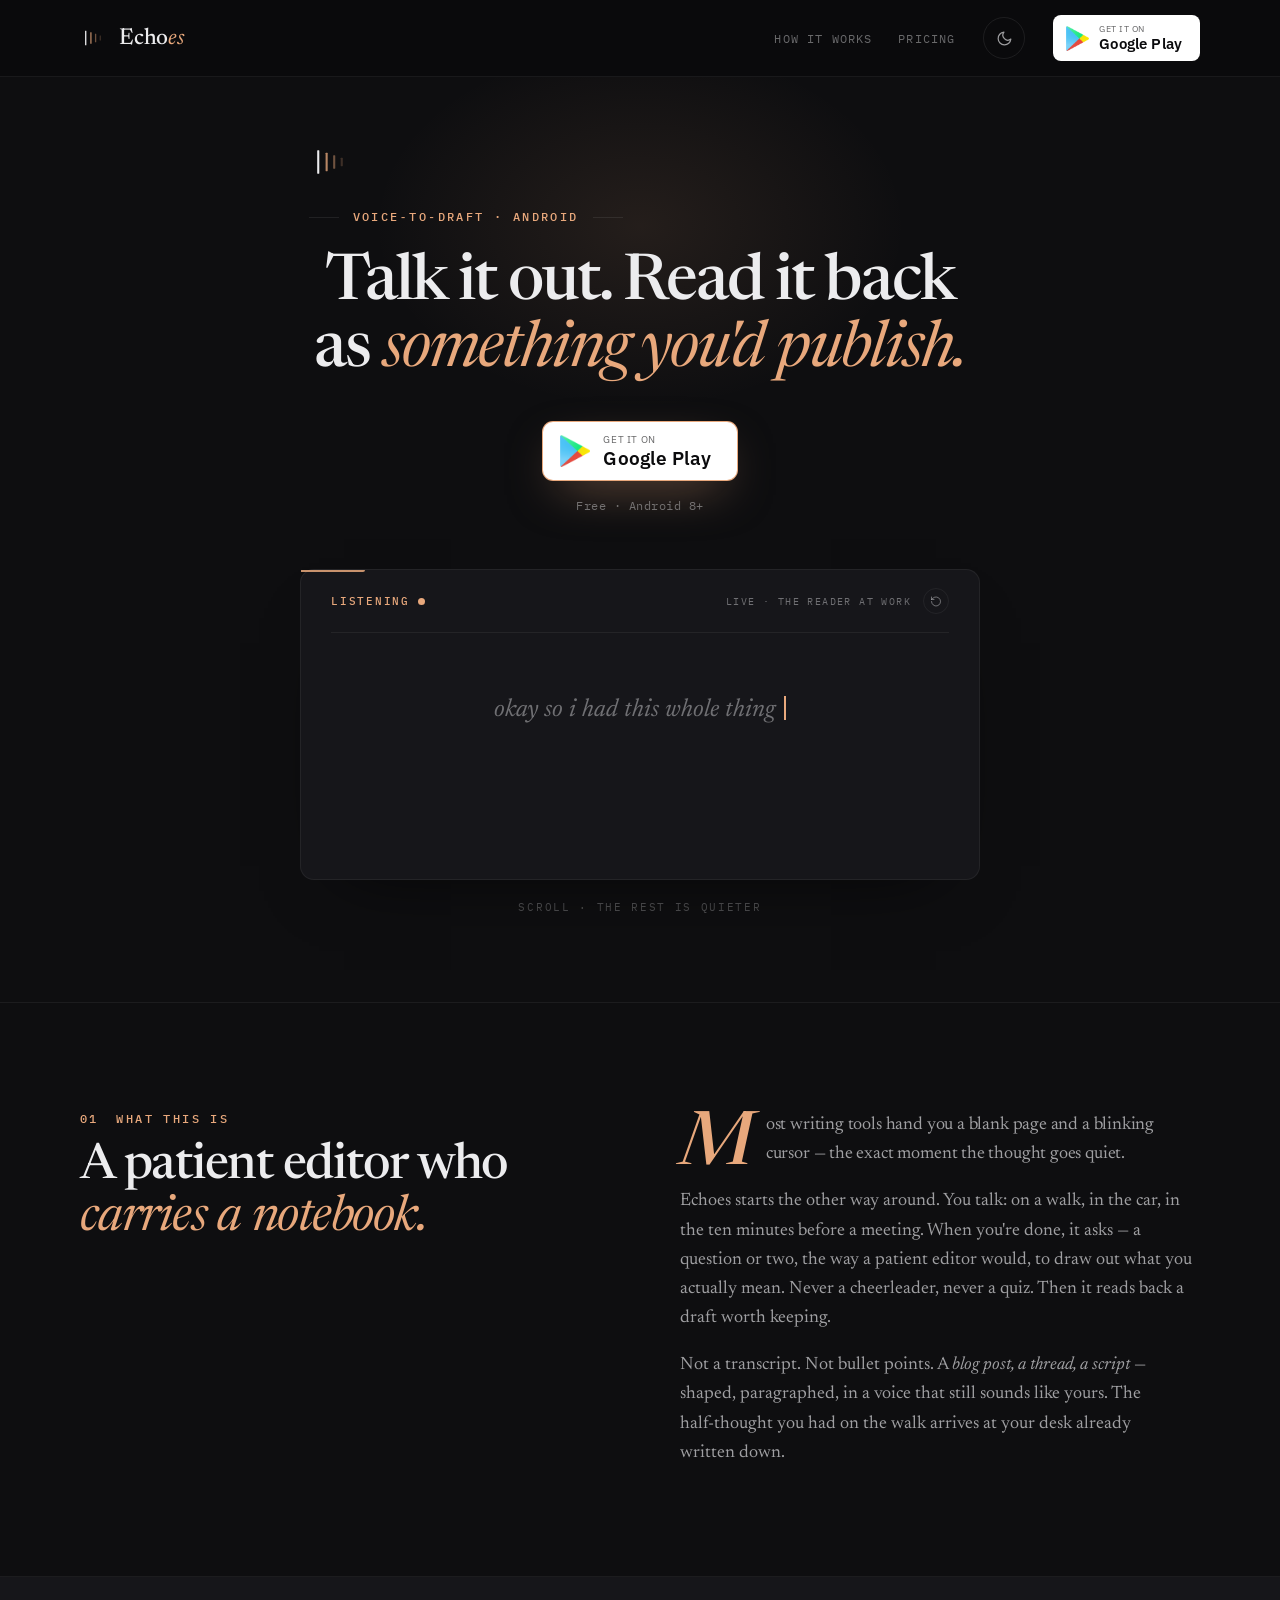
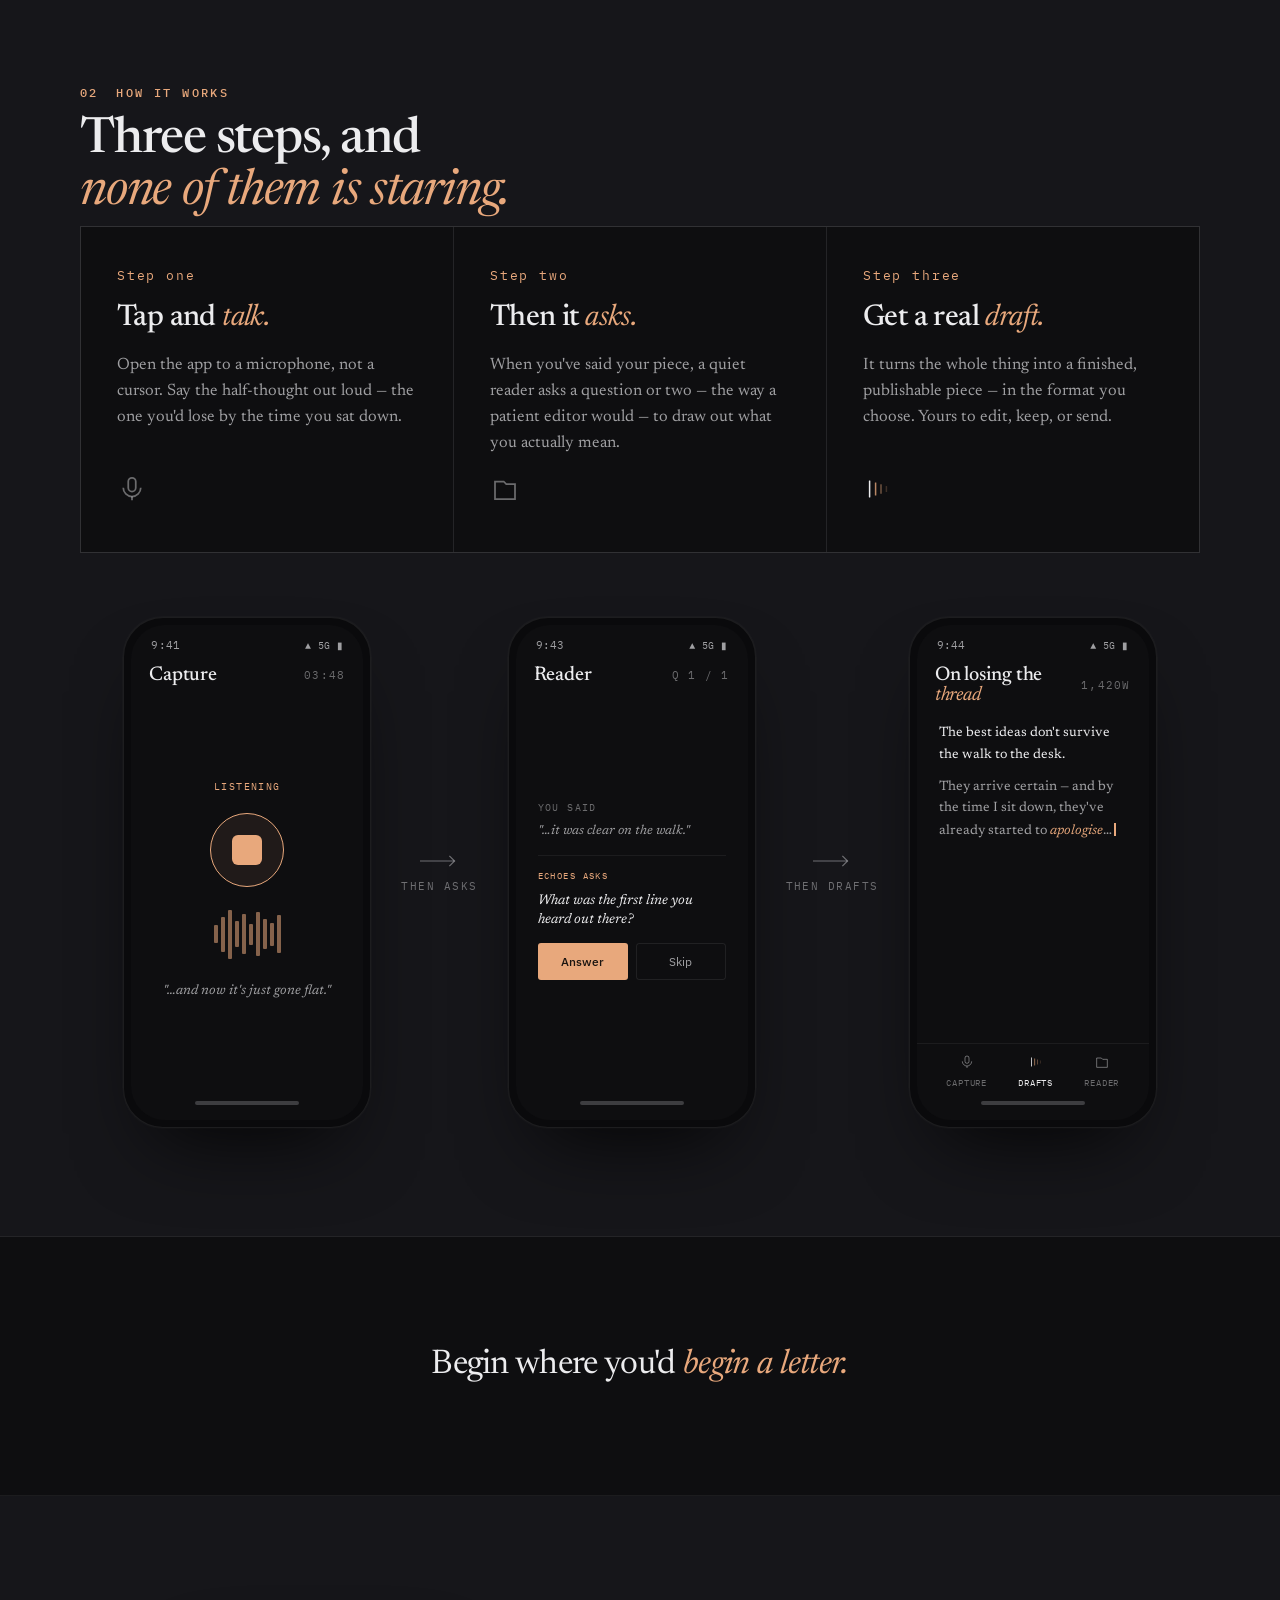
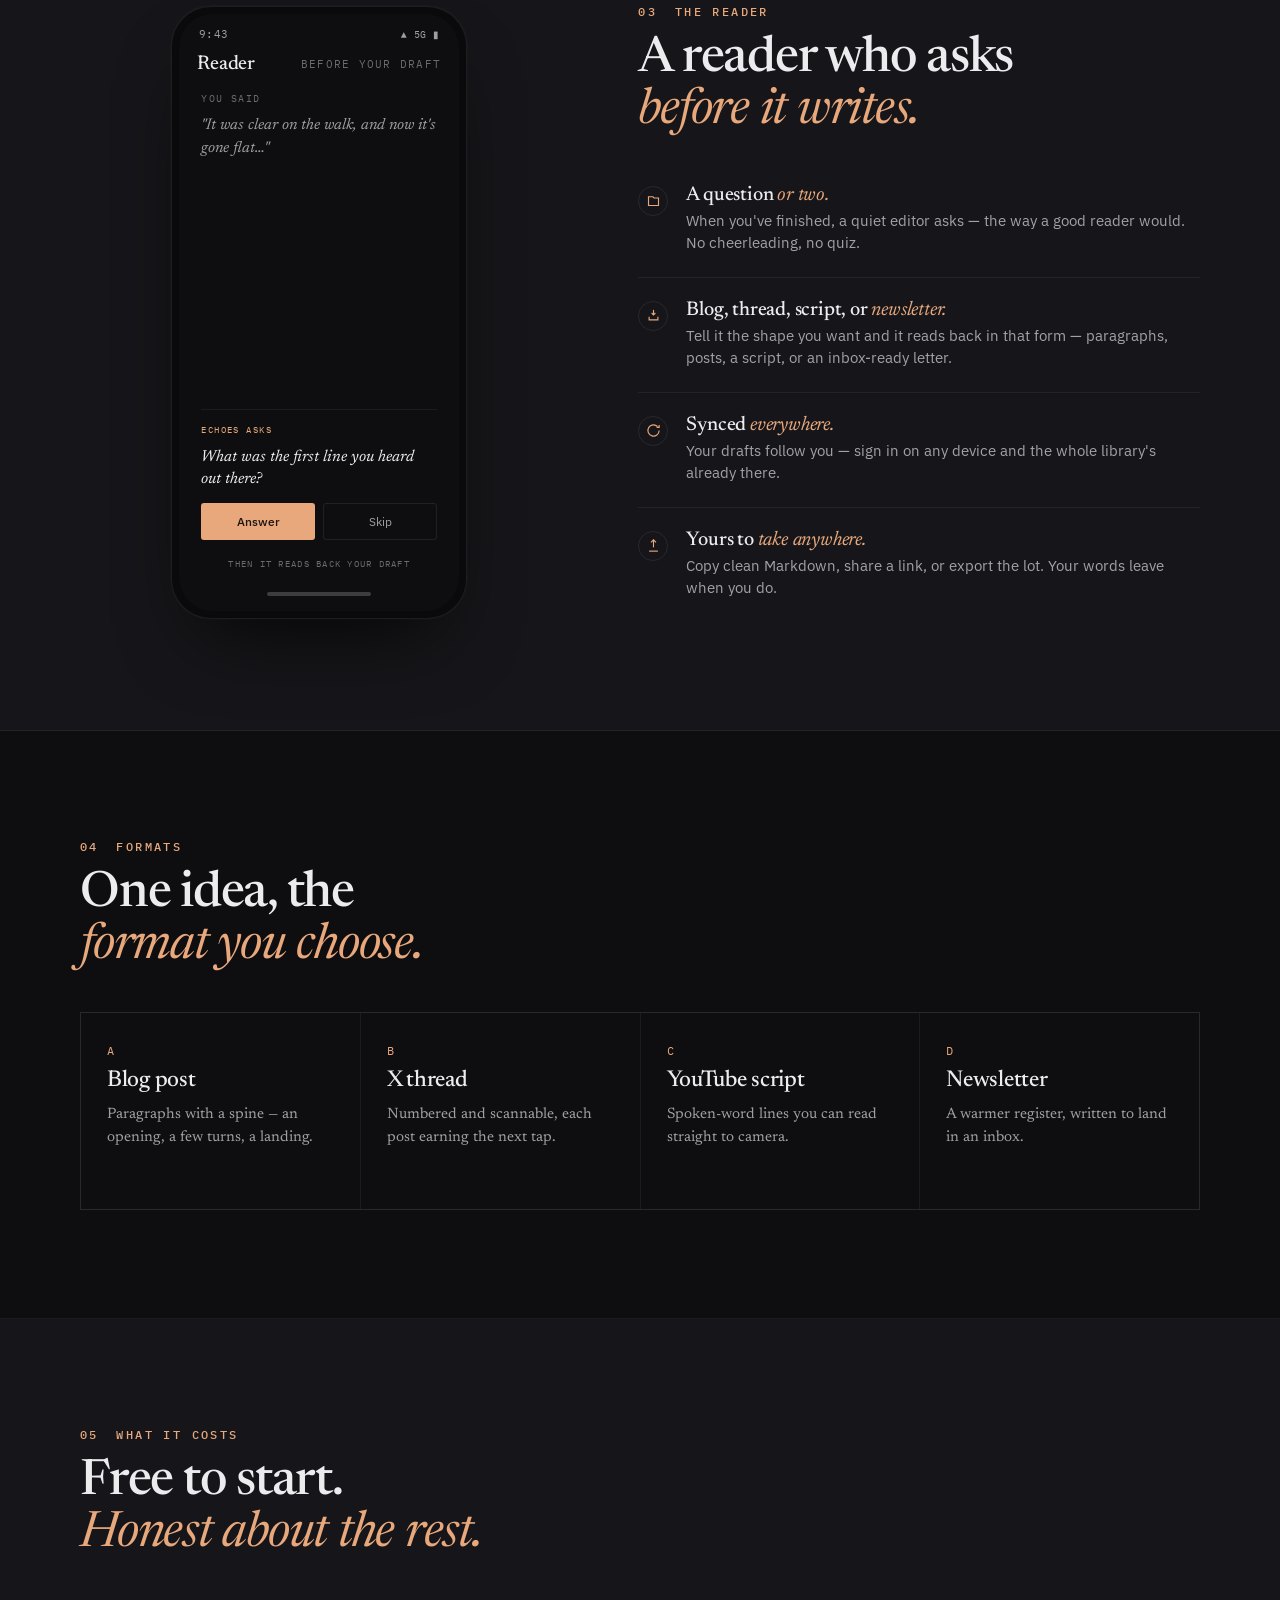
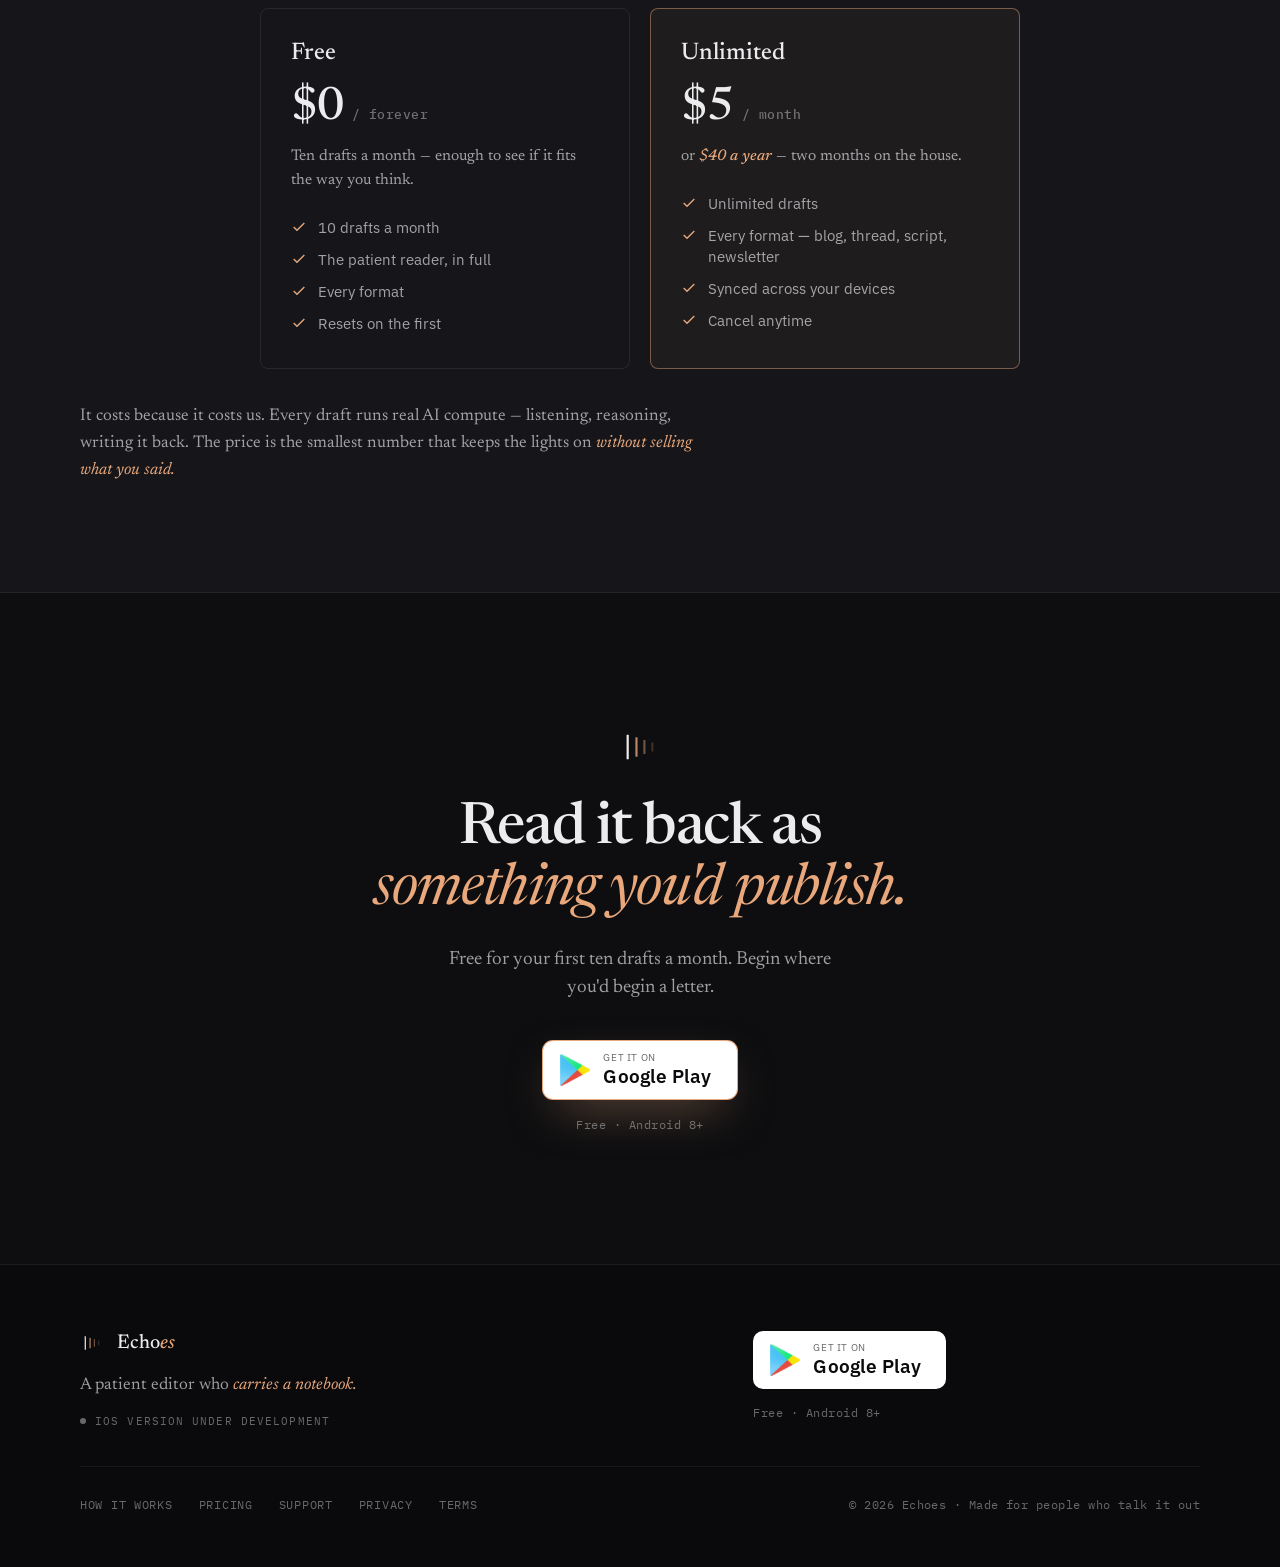
==== commit 9e687ed2: "landing: use the real Google Play icon asset (your file), not the inline SVG Add assets/google-play." ====
--- a/index.html
+++ b/index.html
@@ -503,7 +503,7 @@
         <svg class="ic-sun" width="18" height="18" viewBox="0 0 24 24" fill="none" stroke="currentColor" stroke-width="1.7" stroke-linecap="round" stroke-linejoin="round"><circle cx="12" cy="12" r="4.2"/><path d="M12 2v2M12 20v2M4.9 4.9l1.4 1.4M17.7 17.7l1.4 1.4M2 12h2M20 12h2M4.9 19.1l1.4-1.4M17.7 6.3l1.4-1.4"/></svg>
       </button>
       <a class="gplay gplay-sm" href="https://play.google.com/store/apps/details?id=com.echoes.app">
-        <svg class="gi" viewBox="0 0 37 40" aria-hidden="true"><use href="#gplay-icon"/></svg>
+        <img class="gi" src="assets/google-play.png" alt="Google Play" />
         <span class="tx"><span class="o">GET IT ON</span><span class="n">Google Play</span></span>
       </a>
     </div>
@@ -525,7 +525,7 @@
         <h1 class="hero-h1">Talk it out. Read it back as <em class="b">something you'd publish.</em></h1>
         <div class="hero-cta2">
           <a class="gplay gplay-cta" href="https://play.google.com/store/apps/details?id=com.echoes.app">
-            <svg class="gi" viewBox="0 0 37 40" aria-hidden="true"><use href="#gplay-icon"/></svg>
+            <img class="gi" src="assets/google-play.png" alt="Google Play" />
             <span class="tx"><span class="o">GET IT ON</span><span class="n">Google Play</span></span>
           </a>
           <span class="rating"><span>Free · Android 8+</span></span>
@@ -788,7 +788,7 @@
       <p class="fsub">Free for your first ten drafts a month. Begin where you'd begin a letter.</p>
       <div class="fcta">
         <a class="gplay gplay-cta" href="https://play.google.com/store/apps/details?id=com.echoes.app">
-          <svg class="gi" viewBox="0 0 37 40" aria-hidden="true"><use href="#gplay-icon"/></svg>
+          <img class="gi" src="assets/google-play.png" alt="Google Play" />
           <span class="tx"><span class="o">GET IT ON</span><span class="n">Google Play</span></span>
         </a>
         <span class="rating"><span>Free · Android 8+</span></span>
@@ -811,7 +811,7 @@
       </div>
       <div class="ft-get">
         <a class="gplay" href="https://play.google.com/store/apps/details?id=com.echoes.app">
-          <svg class="gi" viewBox="0 0 37 40" aria-hidden="true"><use href="#gplay-icon"/></svg>
+          <img class="gi" src="assets/google-play.png" alt="Google Play" />
           <span class="tx"><span class="o">GET IT ON</span><span class="n">Google Play</span></span>
         </a>
         <span class="rating"><span>Free · Android 8+</span></span>
